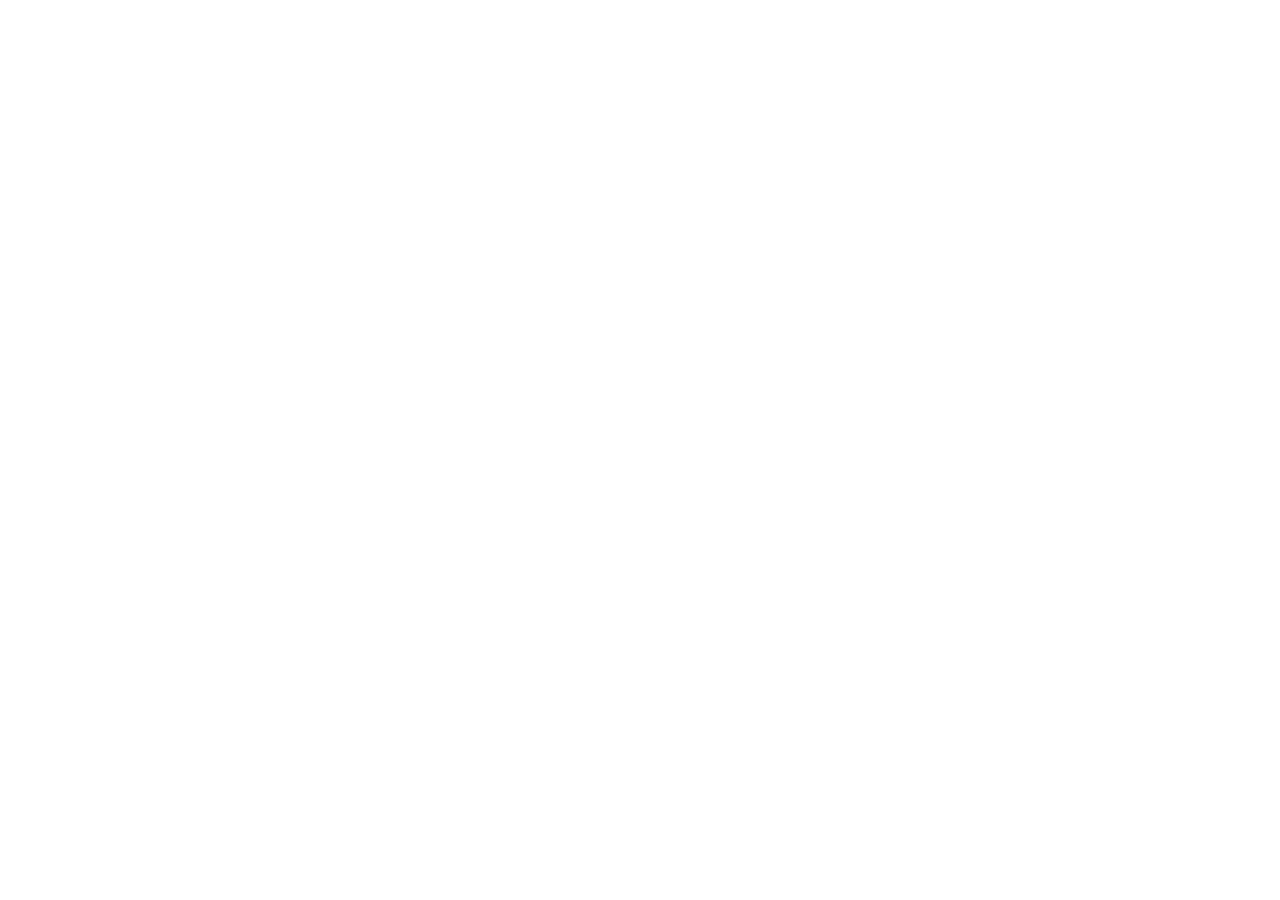
==== index.html @ fba29676 "init" ====
<!doctype html>
<html lang="en">
<head>
<meta charset="utf-8" />
<meta name="viewport" content="width=device-width, initial-scale=1" />
<title>The Brittany — AI-powered software for African enterprises</title>
<meta name="description" content="We build AI-powered software for telcos, mining companies, banks, and logistics firms in Botswana and the SADC region. Solar energy intelligence, BPO automation, trade compliance, and more." />

<link rel="preconnect" href="https://fonts.googleapis.com">
<link rel="preconnect" href="https://fonts.gstatic.com" crossorigin>
<link href="https://fonts.googleapis.com/css2?family=Plus+Jakarta+Sans:wght@500;600;700;800&family=Inter:wght@400;500;600&family=JetBrains+Mono:wght@400;500&display=swap" rel="stylesheet">

<link rel="stylesheet" href="styles.css" />

<script src="https://unpkg.com/react@18.3.1/umd/react.development.js" integrity="sha384-hD6/rw4ppMLGNu3tX5cjIb+uRZ7UkRJ6BPkLpg4hAu/6onKUg4lLsHAs9EBPT82L" crossorigin="anonymous"></script>
<script src="https://unpkg.com/react-dom@18.3.1/umd/react-dom.development.js" integrity="sha384-u6aeetuaXnQ38mYT8rp6sbXaQe3NL9t+IBXmnYxwkUI2Hw4bsp2Wvmx4yRQF1uAm" crossorigin="anonymous"></script>
<script src="https://unpkg.com/@babel/standalone@7.29.0/babel.min.js" integrity="sha384-m08KidiNqLdpJqLq95G/LEi8Qvjl/xUYll3QILypMoQ65QorJ9Lvtp2RXYGBFj1y" crossorigin="anonymous"></script>
</head>
<body>
<a href="#main" class="skip-link">Skip to content</a>
<div id="root"></div>

<script type="text/babel" src="data/solutions.jsx"></script>
<script type="text/babel" src="components/chrome.jsx"></script>
<script type="text/babel" src="pages/home.jsx"></script>
<script type="text/babel" src="pages/solutions.jsx"></script>
<script type="text/babel" src="pages/about-contact.jsx"></script>

<script type="text/babel">
const { RouterProvider, useRouter, Navbar, Footer } = window;

function AppBody() {
  const { path } = useRouter();

  // Handle /#how anchor: if user comes to "/" with anchor, scroll
  React.useEffect(() => {
    // On path change, if it's the home page check for hash target via router's own trailing segment
    // We already scroll to top on hashchange; we don't support sub-anchors here to avoid conflict.
  }, [path]);

  let page;
  if (path === "/" || path === "") page = <window.HomePage />;
  else if (path === "/solutions") page = <window.SolutionsPage />;
  else if (path.startsWith("/solutions/")) {
    const slug = path.split("/solutions/")[1];
    page = <window.SolutionDetail slug={slug} />;
  }
  else if (path === "/about") page = <window.AboutPage />;
  else if (path === "/contact") page = <window.ContactPage />;
  else page = <window.NotFoundInline />;

  return (
    <React.Fragment>
      <Navbar />
      <div key={path} className="page-transition">{page}</div>
      <Footer />
    </React.Fragment>
  );
}

function App() {
  return (
    <RouterProvider>
      <AppBody />
    </RouterProvider>
  );
}

ReactDOM.createRoot(document.getElementById("root")).render(<App />);
</script>

<style>
.page-transition { animation: pageIn .4s ease-out; }
@keyframes pageIn {
  from { opacity: 0; transform: translateY(8px); }
  to { opacity: 1; transform: translateY(0); }
}
</style>

</body>
</html>
---- styles.css ----
/* The Brittany — thebrittany.ai */
:root {
  --navy-950: #0A0F1E;
  --navy-900: #12203E;
  --navy-700: #1E3A5F;
  --teal-500: #00B2A9;
  --teal-400: #26C6BC;
  --teal-100: #E0F7F6;
  --amber-500: #E68C1E;
  --violet-500: #5856D6;
  --green-500: #2D9B5A;
  --gray-50: #F8F9FB;
  --gray-100: #E8ECF2;
  --gray-400: #8C96A5;
  --gray-800: #222833;
  --white: #FFFFFF;

  --display-font: 'Plus Jakarta Sans', -apple-system, system-ui, sans-serif;
  --body-font: 'Inter', -apple-system, system-ui, sans-serif;
  --mono-font: 'JetBrains Mono', ui-monospace, 'SF Mono', Menlo, monospace;
}

* { box-sizing: border-box; margin: 0; padding: 0; }

html { scroll-behavior: smooth; }

body {
  font-family: var(--body-font);
  font-size: 16px;
  line-height: 1.6;
  color: var(--gray-800);
  background: var(--white);
  -webkit-font-smoothing: antialiased;
  -moz-osx-font-smoothing: grayscale;
}

a { color: inherit; text-decoration: none; }
button { font-family: inherit; border: none; background: none; cursor: pointer; color: inherit; }
input, textarea, select { font-family: inherit; font-size: inherit; color: inherit; }
img { max-width: 100%; display: block; }

/* Typography */
.mono-label {
  font-family: var(--mono-font);
  font-size: 12px;
  letter-spacing: 0.08em;
  text-transform: uppercase;
  font-weight: 400;
}

.display-xl {
  font-family: var(--display-font);
  font-weight: 800;
  font-size: clamp(44px, 7vw, 88px);
  line-height: 1.04;
  letter-spacing: -0.02em;
}
.display-l {
  font-family: var(--display-font);
  font-weight: 700;
  font-size: clamp(36px, 5vw, 56px);
  line-height: 1.08;
  letter-spacing: -0.015em;
}
.h1 {
  font-family: var(--display-font);
  font-weight: 700;
  font-size: clamp(30px, 3.5vw, 40px);
  line-height: 1.15;
  letter-spacing: -0.01em;
}
.h2 {
  font-family: var(--display-font);
  font-weight: 700;
  font-size: clamp(24px, 2.6vw, 32px);
  line-height: 1.2;
  letter-spacing: -0.01em;
}
.h3 {
  font-family: var(--display-font);
  font-weight: 600;
  font-size: 21px;
  line-height: 1.3;
  letter-spacing: -0.005em;
}
.body-l { font-size: 18px; line-height: 1.7; }

/* Layout */
.container {
  max-width: 1200px;
  margin: 0 auto;
  padding: 0 24px;
}
@media (min-width: 768px) { .container { padding: 0 48px; } }
@media (min-width: 1280px) { .container { padding: 0 24px; } }

section { padding: 64px 0; }
@media (min-width: 768px) { section { padding: 96px 0; } }

/* Surfaces */
.bg-navy-950 { background: var(--navy-950); color: var(--white); }
.bg-navy-900 { background: var(--navy-900); color: var(--white); }
.bg-navy-700 { background: var(--navy-700); color: var(--white); }
.bg-gray-50 { background: var(--gray-50); }
.bg-white { background: var(--white); }
.bg-teal { background: var(--teal-500); color: var(--white); }

/* Buttons */
.btn {
  display: inline-flex;
  align-items: center;
  gap: 8px;
  padding: 12px 22px;
  border-radius: 10px;
  font-weight: 600;
  font-size: 15px;
  transition: transform .2s ease-out, background-color .2s ease-out, color .2s ease-out, border-color .2s ease-out, box-shadow .2s ease-out;
  cursor: pointer;
  white-space: nowrap;
  border: 1px solid transparent;
}
.btn:active { transform: scale(0.98); }
.btn-primary {
  background: var(--teal-500);
  color: var(--white);
}
.btn-primary:hover { background: var(--teal-400); transform: scale(1.02); }
.btn-secondary {
  border: 1px solid rgba(255,255,255,0.18);
  color: var(--white);
  background: transparent;
}
.btn-secondary:hover { background: rgba(255,255,255,0.06); transform: scale(1.02); }
.btn-secondary-light {
  border: 1px solid var(--gray-100);
  color: var(--navy-900);
  background: transparent;
}
.btn-secondary-light:hover { background: var(--gray-50); }
.btn-white {
  background: var(--white);
  color: var(--navy-900);
}
.btn-white:hover { transform: scale(1.02); }
.btn-ghost {
  color: var(--teal-500);
  padding: 0;
  background: transparent;
}
.btn-ghost:hover { color: var(--teal-400); }

/* Chips */
.chip {
  display: inline-flex;
  align-items: center;
  gap: 6px;
  padding: 6px 12px;
  border-radius: 999px;
  font-family: var(--mono-font);
  font-size: 11.5px;
  letter-spacing: 0.06em;
  text-transform: uppercase;
  background: rgba(255,255,255,0.06);
  border: 1px solid rgba(255,255,255,0.1);
  color: rgba(255,255,255,0.78);
}
.chip .dot {
  width: 6px; height: 6px; border-radius: 50%;
}

/* Cards */
.card {
  background: var(--white);
  border: 1px solid var(--gray-100);
  border-radius: 16px;
  padding: 32px;
  transition: transform .25s ease-out, box-shadow .25s ease-out, border-color .25s ease-out;
  box-shadow: 0 1px 2px rgba(10,15,30,0.04);
}
.card:hover { box-shadow: 0 18px 40px -20px rgba(10,15,30,0.22); transform: translateY(-2px); }

/* Navbar */
.navbar {
  position: fixed; top: 0; left: 0; right: 0;
  z-index: 100;
  transition: background-color .3s ease-out, backdrop-filter .3s ease-out, border-color .3s ease-out, color .3s ease-out;
  border-bottom: 1px solid transparent;
}
.navbar-inner {
  max-width: 1200px;
  margin: 0 auto;
  padding: 18px 24px;
  display: flex;
  align-items: center;
  justify-content: space-between;
}
@media (min-width: 768px) { .navbar-inner { padding: 20px 48px; } }
@media (min-width: 1280px) { .navbar-inner { padding: 20px 24px; } }

.navbar.transparent { color: var(--white); }
.navbar.solid {
  background: rgba(255,255,255,0.86);
  backdrop-filter: saturate(180%) blur(14px);
  -webkit-backdrop-filter: saturate(180%) blur(14px);
  border-bottom-color: var(--gray-100);
  color: var(--navy-900);
}

.nav-logo {
  font-family: var(--display-font);
  font-weight: 800;
  font-size: 19px;
  letter-spacing: -0.01em;
  display: inline-flex; align-items: center; gap: 10px;
}
.nav-logo-mark {
  width: 22px; height: 22px; border-radius: 6px;
  background: var(--teal-500);
  position: relative;
}
.nav-logo-mark::after {
  content: ""; position: absolute; inset: 5px;
  border-radius: 3px; background: var(--navy-950);
}
.navbar.solid .nav-logo-mark::after { background: var(--navy-950); }

.nav-links {
  display: none;
  gap: 28px;
  align-items: center;
}
@media (min-width: 768px) { .nav-links { display: flex; } }
.nav-links a {
  font-size: 14px;
  font-weight: 500;
  opacity: 0.78;
  transition: opacity .2s;
}
.nav-links a:hover { opacity: 1; }
.nav-links a.active { opacity: 1; }

.nav-hamburger {
  display: inline-flex; flex-direction: column; gap: 5px;
  width: 36px; height: 36px;
  align-items: center; justify-content: center;
}
@media (min-width: 768px) { .nav-hamburger { display: none; } }
.nav-hamburger span { display: block; width: 20px; height: 1.5px; background: currentColor; transition: transform .3s, opacity .3s; }

/* Mobile drawer */
.mobile-drawer {
  position: fixed; inset: 0;
  background: var(--navy-950); color: var(--white);
  z-index: 200;
  display: flex; flex-direction: column;
  padding: 24px;
  transform: translateY(-100%);
  transition: transform .35s ease-out;
}
.mobile-drawer.open { transform: translateY(0); }
.mobile-drawer-head {
  display: flex; justify-content: space-between; align-items: center;
  margin-bottom: 48px;
}
.mobile-drawer-nav {
  display: flex; flex-direction: column; gap: 24px;
}
.mobile-drawer-nav a {
  font-family: var(--display-font);
  font-weight: 600;
  font-size: 32px;
}

/* Footer */
.footer {
  background: var(--navy-950);
  color: rgba(255,255,255,0.72);
  padding: 80px 0 0;
  border-top: 1px solid rgba(255,255,255,0.06);
}
.footer-grid {
  display: grid;
  grid-template-columns: 1fr;
  gap: 48px;
  padding-bottom: 64px;
}
@media (min-width: 768px) {
  .footer-grid { grid-template-columns: 2fr 1fr 1fr; gap: 64px; }
}
.footer h4 {
  font-family: var(--mono-font);
  font-size: 12px;
  letter-spacing: 0.08em;
  text-transform: uppercase;
  color: rgba(255,255,255,0.5);
  margin-bottom: 18px;
  font-weight: 400;
}
.footer a { color: rgba(255,255,255,0.82); display: block; padding: 6px 0; font-size: 15px; }
.footer a:hover { color: var(--teal-400); }
.footer-bottom {
  border-top: 1px solid rgba(255,255,255,0.08);
  padding: 24px 0;
  display: flex; justify-content: space-between; align-items: center;
  flex-wrap: wrap; gap: 12px;
  font-size: 13px;
  color: rgba(255,255,255,0.5);
}
.footer-accent-line {
  height: 4px;
  background: var(--teal-500);
}

/* Dot grid hero background */
.hero-bg {
  position: absolute; inset: 0;
  pointer-events: none;
  background:
    radial-gradient(circle at 50% 40%, rgba(0,178,169,0.14), transparent 55%),
    radial-gradient(circle at 80% 0%, rgba(88,86,214,0.08), transparent 40%);
  overflow: hidden;
}
.hero-bg::before {
  content: "";
  position: absolute; inset: 0;
  background-image: radial-gradient(rgba(255,255,255,0.08) 1px, transparent 1px);
  background-size: 28px 28px;
  background-position: center;
  mask-image: radial-gradient(ellipse at center, black 20%, transparent 70%);
  -webkit-mask-image: radial-gradient(ellipse at center, black 20%, transparent 70%);
}

/* Reveal animations */
.reveal {
  opacity: 0;
  transform: translateY(24px);
  transition: opacity .7s ease-out, transform .7s ease-out;
  transition-delay: var(--reveal-delay, 0s);
}
.reveal.in { opacity: 1; transform: translateY(0); }

@media (prefers-reduced-motion: reduce) {
  .reveal { opacity: 1; transform: none; transition: none; }
  * { animation: none !important; transition: none !important; }
}

/* Utility */
.eyebrow {
  font-family: var(--mono-font);
  font-size: 12px;
  letter-spacing: 0.1em;
  text-transform: uppercase;
  color: var(--teal-500);
  margin-bottom: 16px;
  display: inline-block;
}
.eyebrow.light { color: var(--teal-400); }

.muted { color: var(--gray-400); }
.muted-light { color: rgba(255,255,255,0.62); }

/* Forms */
.form-field { display: flex; flex-direction: column; gap: 6px; margin-bottom: 18px; }
.form-field label {
  font-family: var(--mono-font);
  font-size: 11px;
  letter-spacing: 0.08em;
  text-transform: uppercase;
  color: var(--gray-400);
  font-weight: 500;
}
.form-field input, .form-field textarea, .form-field select {
  border: 1px solid var(--gray-100);
  border-radius: 10px;
  padding: 14px 16px;
  background: var(--white);
  font-size: 15px;
  color: var(--gray-800);
  transition: border-color .2s, box-shadow .2s;
  outline: none;
}
.form-field textarea { min-height: 140px; resize: vertical; }
.form-field input:focus, .form-field textarea:focus, .form-field select:focus {
  border-color: var(--teal-500);
  box-shadow: 0 0 0 3px rgba(0,178,169,0.15);
}
.form-field .err {
  color: #C0392B;
  font-size: 12.5px;
  font-family: var(--mono-font);
}

/* Selections */
::selection { background: var(--teal-500); color: white; }

/* Skip link */
.skip-link {
  position: absolute;
  left: -9999px;
  top: 0;
  background: var(--navy-950);
  color: var(--white);
  padding: 12px 16px;
  z-index: 999;
}
.skip-link:focus { left: 8px; top: 8px; }
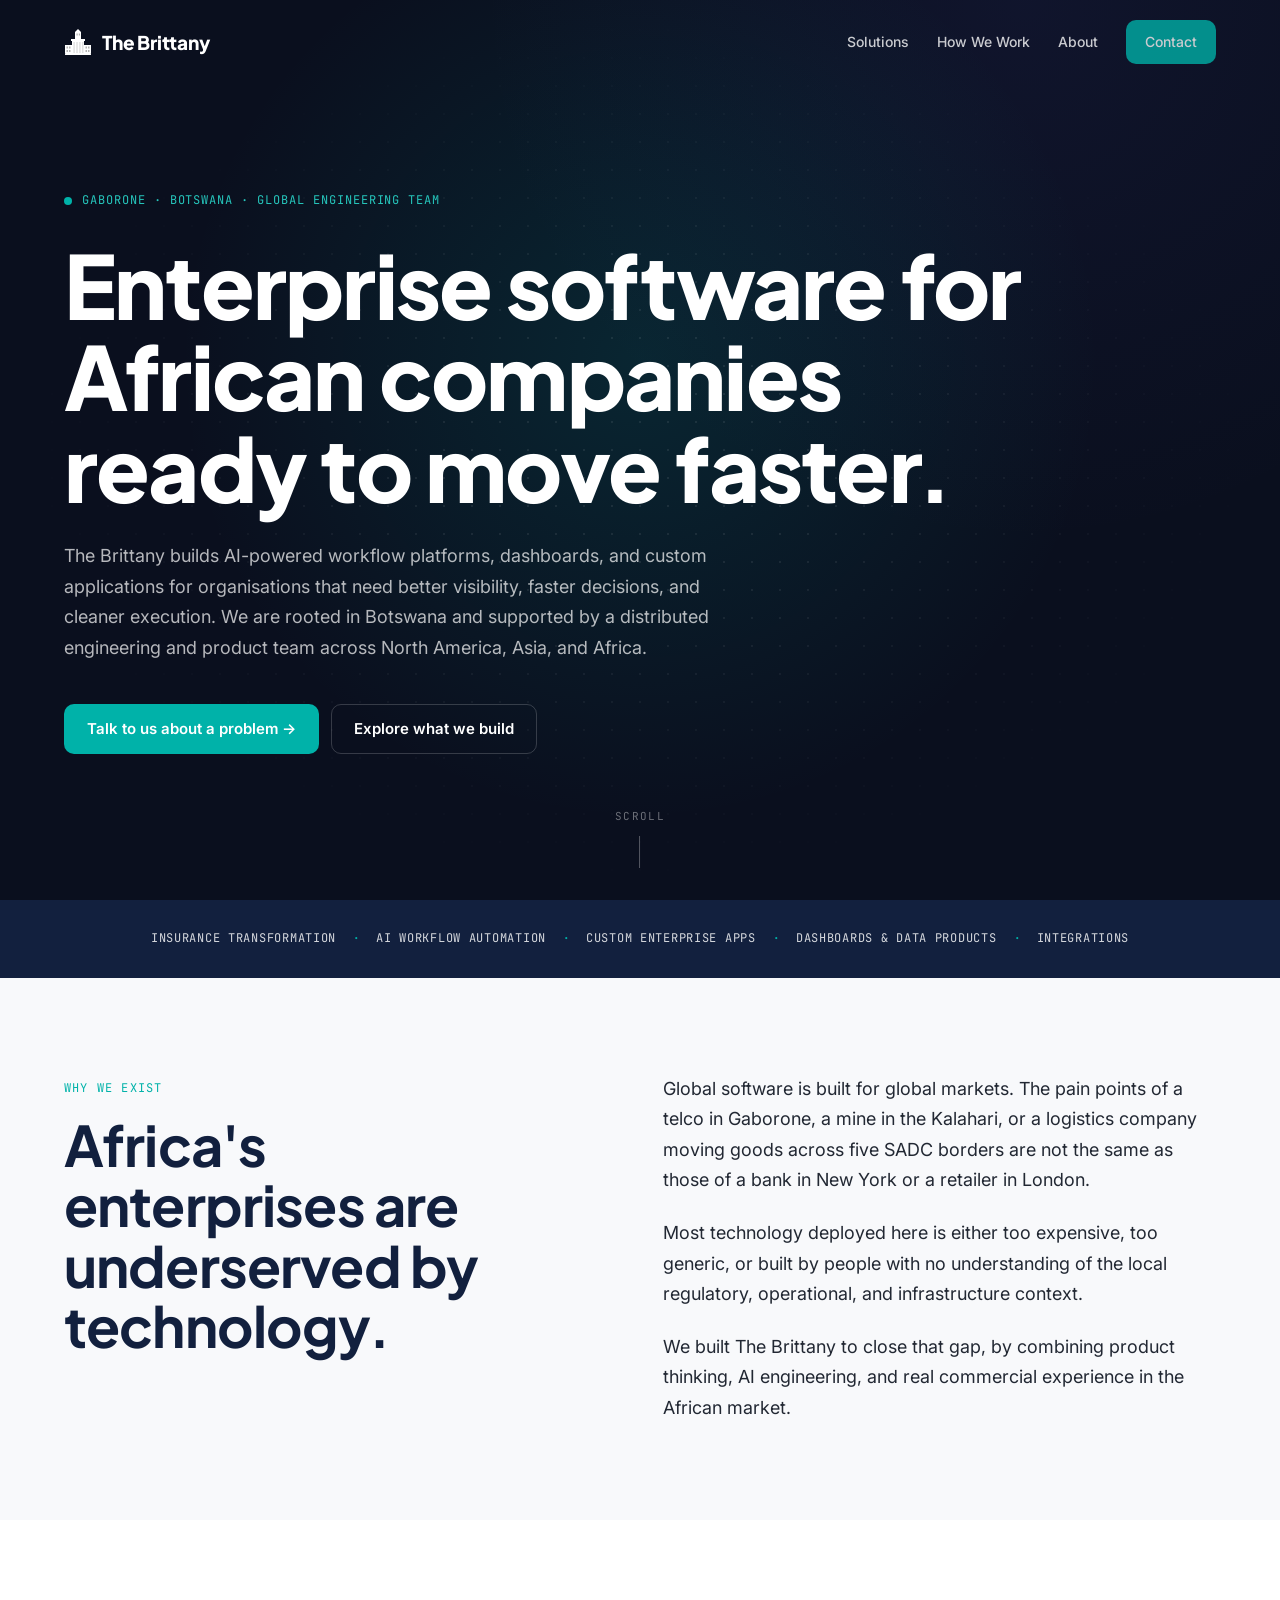
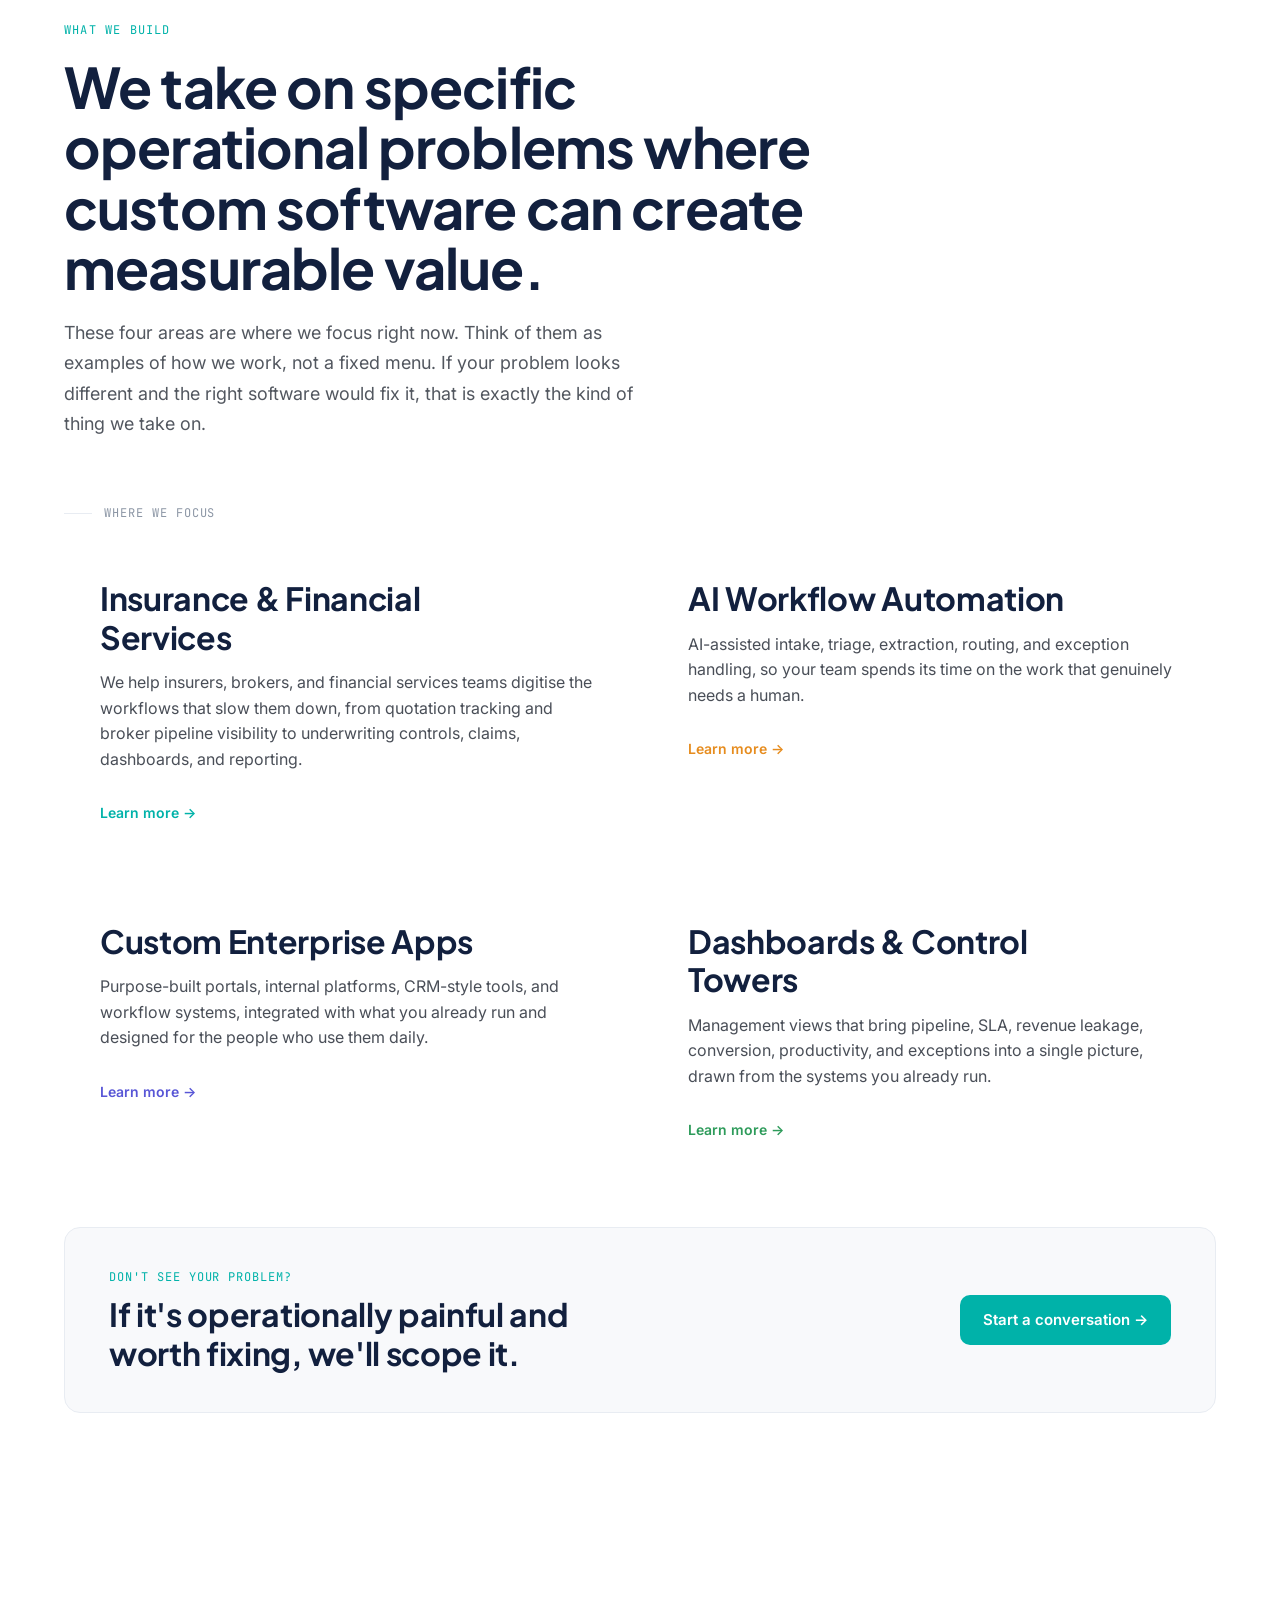
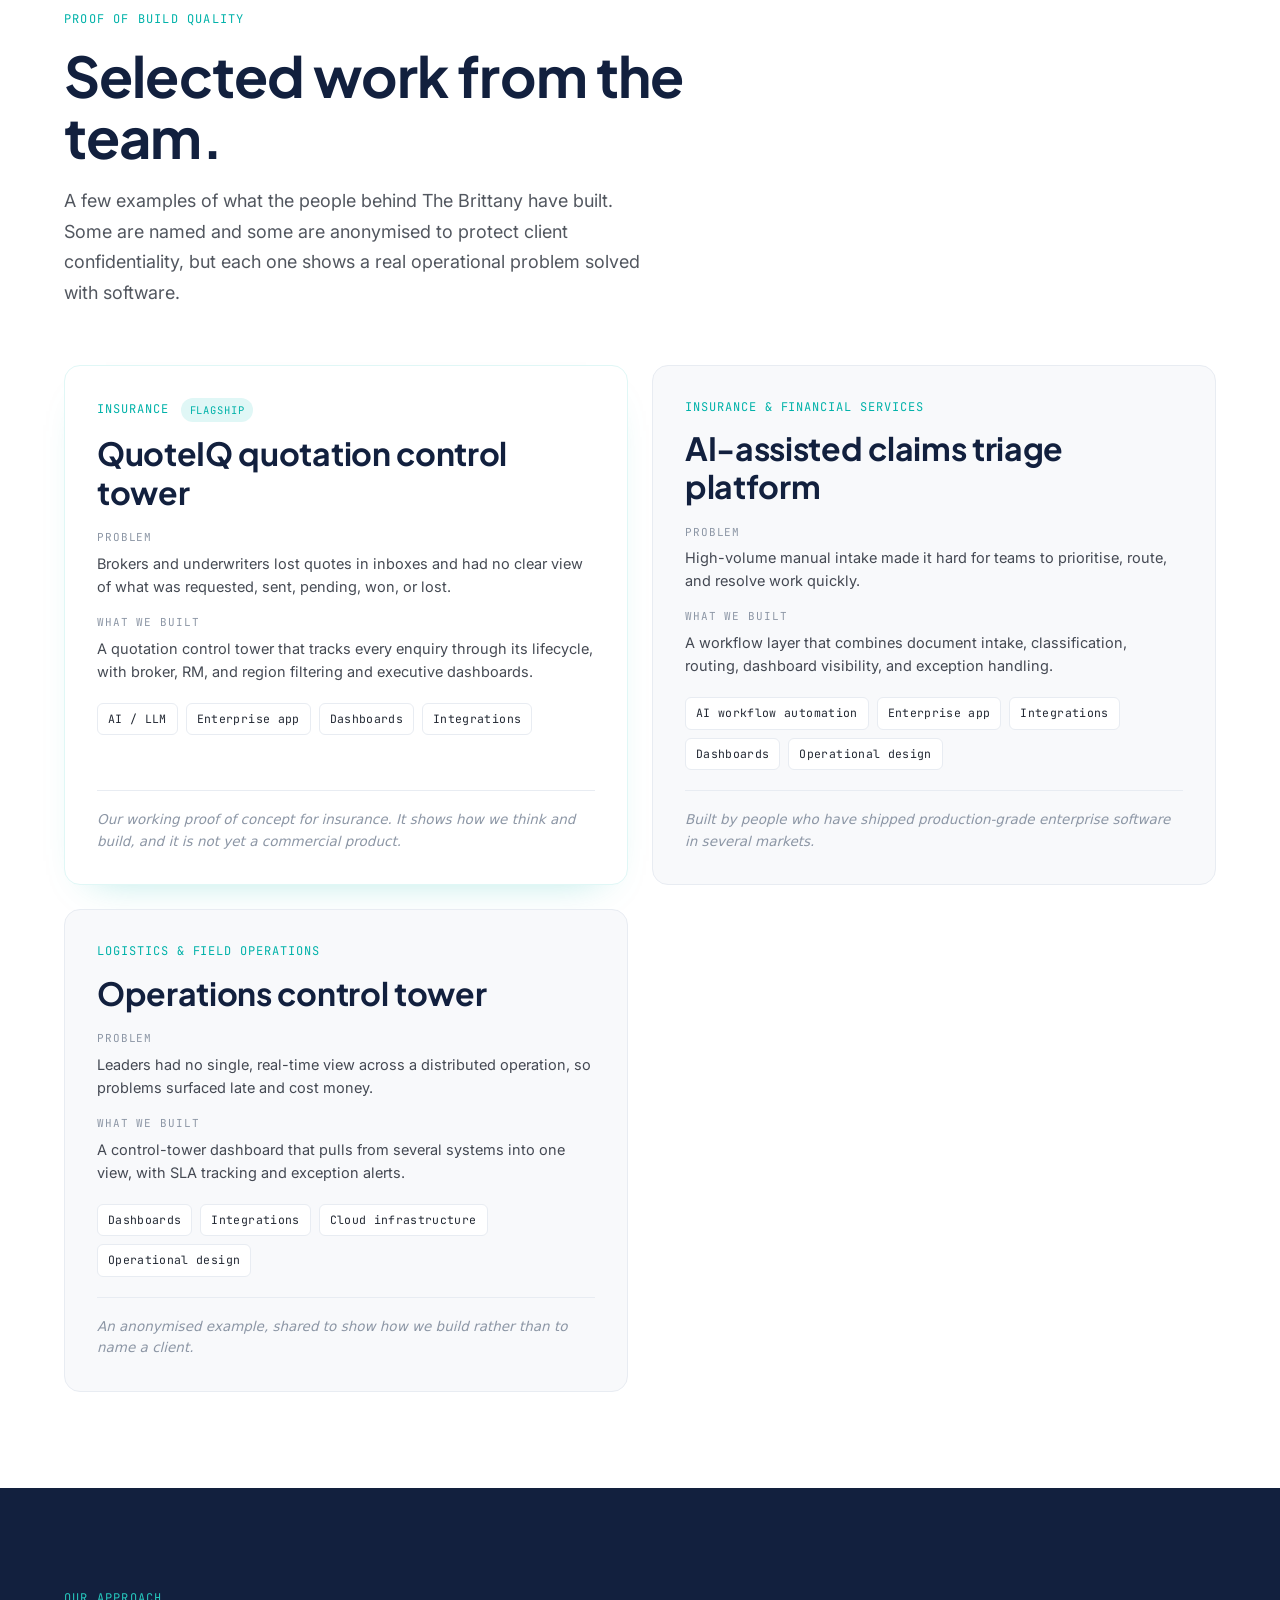
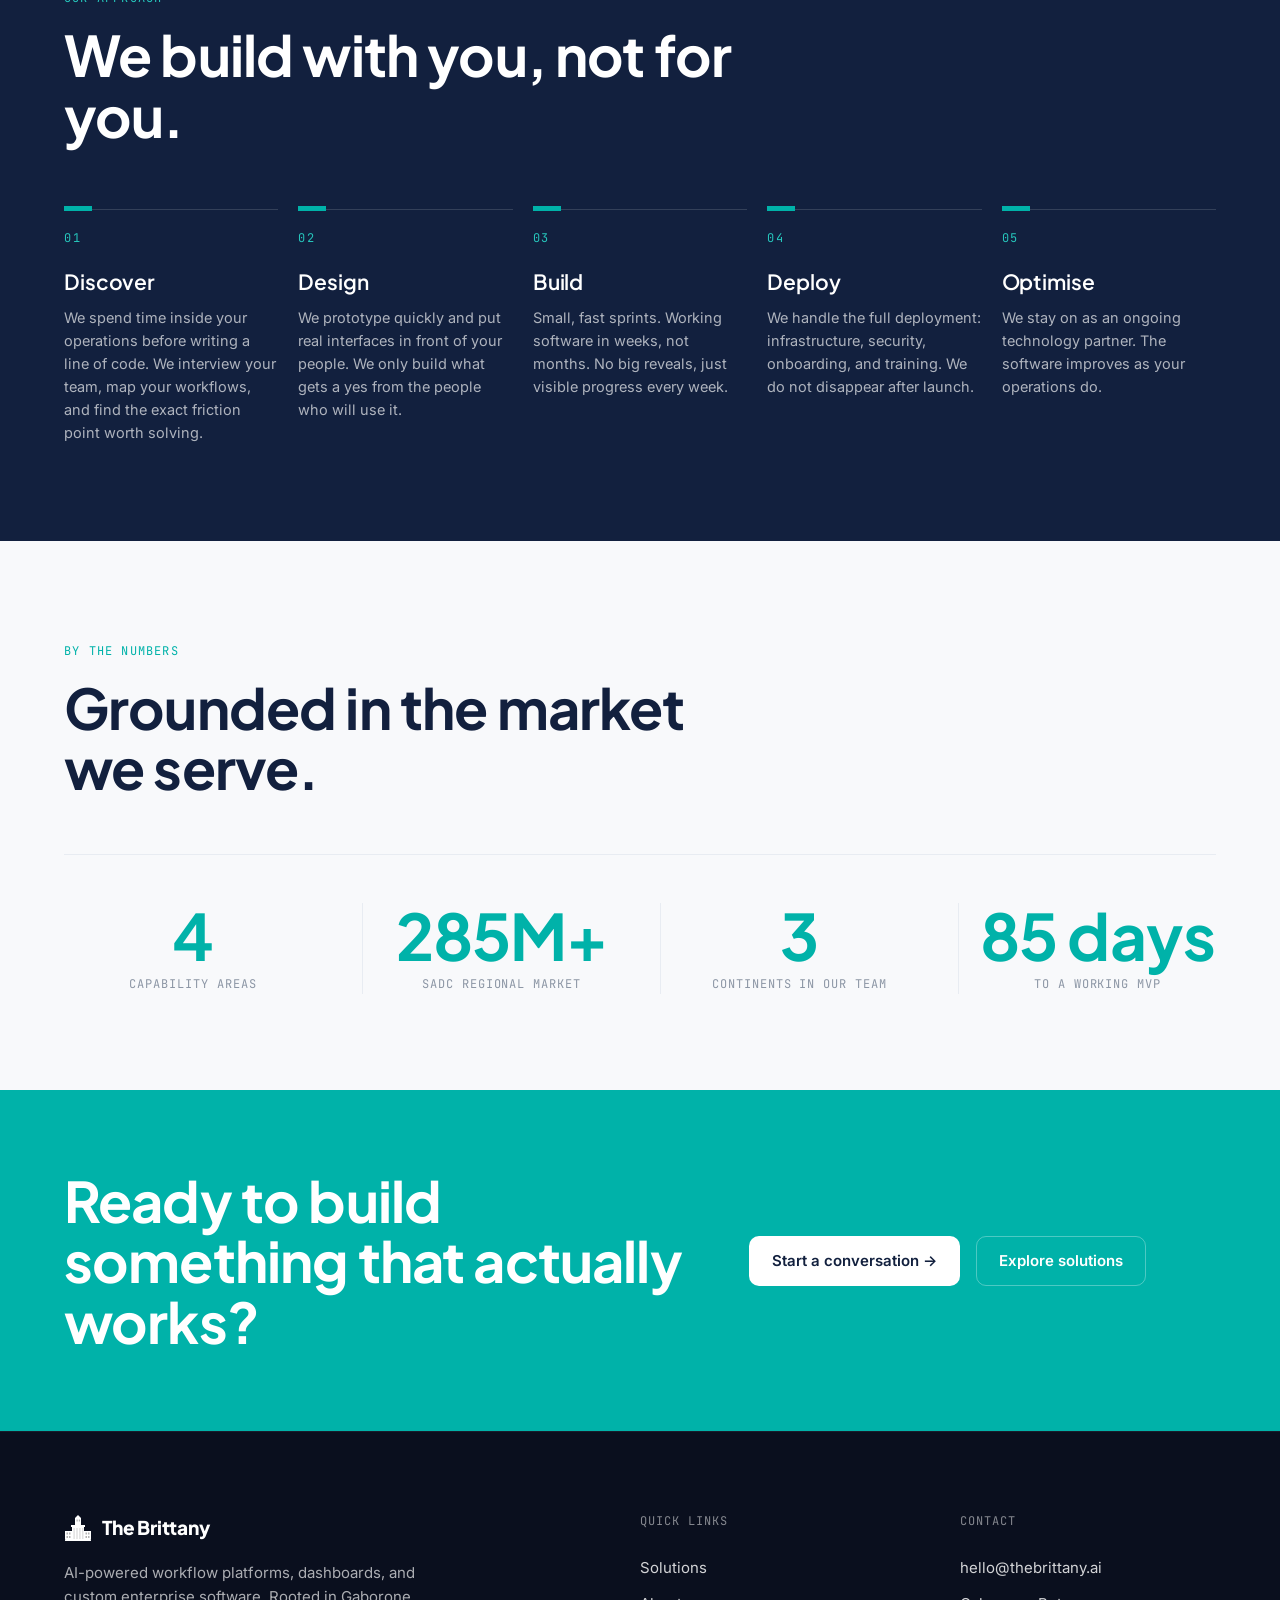
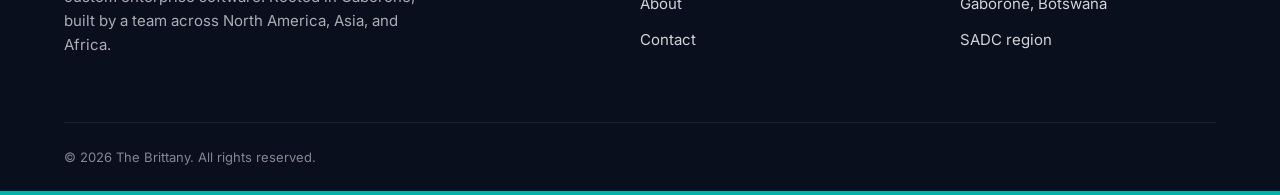
==== commit 4e53f0f7: "convert site from in-browser jsx to static html pages" ====
--- a/index.html
+++ b/index.html
@@ -3,79 +3,314 @@
 <head>
 <meta charset="utf-8" />
 <meta name="viewport" content="width=device-width, initial-scale=1" />
-<title>The Brittany — AI-powered software for African enterprises</title>
-<meta name="description" content="We build AI-powered software for telcos, mining companies, banks, and logistics firms in Botswana and the SADC region. Solar energy intelligence, BPO automation, trade compliance, and more." />
+<title>The Brittany | Enterprise software for African companies</title>
+<meta name="description" content="The Brittany builds AI-powered workflow platforms, dashboards, and custom enterprise applications for insurers, financial services, and operations teams in Botswana and across Africa." />
 
 <link rel="preconnect" href="https://fonts.googleapis.com">
 <link rel="preconnect" href="https://fonts.gstatic.com" crossorigin>
 <link href="https://fonts.googleapis.com/css2?family=Plus+Jakarta+Sans:wght@500;600;700;800&family=Inter:wght@400;500;600&family=JetBrains+Mono:wght@400;500&display=swap" rel="stylesheet">
 
-<link rel="stylesheet" href="styles.css" />
-
-<script src="https://unpkg.com/react@18.3.1/umd/react.development.js" integrity="sha384-hD6/rw4ppMLGNu3tX5cjIb+uRZ7UkRJ6BPkLpg4hAu/6onKUg4lLsHAs9EBPT82L" crossorigin="anonymous"></script>
-<script src="https://unpkg.com/react-dom@18.3.1/umd/react-dom.development.js" integrity="sha384-u6aeetuaXnQ38mYT8rp6sbXaQe3NL9t+IBXmnYxwkUI2Hw4bsp2Wvmx4yRQF1uAm" crossorigin="anonymous"></script>
-<script src="https://unpkg.com/@babel/standalone@7.29.0/babel.min.js" integrity="sha384-m08KidiNqLdpJqLq95G/LEi8Qvjl/xUYll3QILypMoQ65QorJ9Lvtp2RXYGBFj1y" crossorigin="anonymous"></script>
+<link rel="icon" href="/favicon.ico" sizes="any">
+<link rel="icon" type="image/svg+xml" href="/favicon.svg">
+<link rel="apple-touch-icon" href="/apple-touch-icon.png">
+
+<link rel="stylesheet" href="/styles.css" />
+<script>document.documentElement.classList.add('js');</script>
 </head>
 <body>
 <a href="#main" class="skip-link">Skip to content</a>
-<div id="root"></div>
-
-<script type="text/babel" src="data/solutions.jsx"></script>
-<script type="text/babel" src="components/chrome.jsx"></script>
-<script type="text/babel" src="pages/home.jsx"></script>
-<script type="text/babel" src="pages/solutions.jsx"></script>
-<script type="text/babel" src="pages/about-contact.jsx"></script>
-
-<script type="text/babel">
-const { RouterProvider, useRouter, Navbar, Footer } = window;
-
-function AppBody() {
-  const { path } = useRouter();
-
-  // Handle /#how anchor: if user comes to "/" with anchor, scroll
-  React.useEffect(() => {
-    // On path change, if it's the home page check for hash target via router's own trailing segment
-    // We already scroll to top on hashchange; we don't support sub-anchors here to avoid conflict.
-  }, [path]);
-
-  let page;
-  if (path === "/" || path === "") page = <window.HomePage />;
-  else if (path === "/solutions") page = <window.SolutionsPage />;
-  else if (path.startsWith("/solutions/")) {
-    const slug = path.split("/solutions/")[1];
-    page = <window.SolutionDetail slug={slug} />;
-  }
-  else if (path === "/about") page = <window.AboutPage />;
-  else if (path === "/contact") page = <window.ContactPage />;
-  else page = <window.NotFoundInline />;
-
-  return (
-    <React.Fragment>
-      <Navbar />
-      <div key={path} className="page-transition">{page}</div>
-      <Footer />
-    </React.Fragment>
-  );
-}
-
-function App() {
-  return (
-    <RouterProvider>
-      <AppBody />
-    </RouterProvider>
-  );
-}
-
-ReactDOM.createRoot(document.getElementById("root")).render(<App />);
-</script>
-
-<style>
-.page-transition { animation: pageIn .4s ease-out; }
-@keyframes pageIn {
-  from { opacity: 0; transform: translateY(8px); }
-  to { opacity: 1; transform: translateY(0); }
-}
-</style>
-
+<header class="navbar transparent" data-navbar>
+  <div class="navbar-inner">
+    <a href="/" class="nav-logo" style="white-space:nowrap"><svg width="28" height="28" viewBox="0 0 28 28" fill="none" xmlns="http://www.w3.org/2000/svg" aria-hidden="true"><rect x="1" y="25" width="26" height="2" rx="0.5" fill="currentColor"/><rect x="1" y="17" width="7" height="8" fill="currentColor"/><rect x="2.5" y="18.5" width="1.5" height="2" fill="black" opacity="0.3"/><rect x="5" y="18.5" width="1.5" height="2" fill="black" opacity="0.3"/><rect x="2.5" y="22" width="1.5" height="2" fill="black" opacity="0.3"/><rect x="5" y="22" width="1.5" height="2" fill="black" opacity="0.3"/><rect x="20" y="17" width="7" height="8" fill="currentColor"/><rect x="21.5" y="18.5" width="1.5" height="2" fill="black" opacity="0.3"/><rect x="24" y="18.5" width="1.5" height="2" fill="black" opacity="0.3"/><rect x="21.5" y="22" width="1.5" height="2" fill="black" opacity="0.3"/><rect x="24" y="22" width="1.5" height="2" fill="black" opacity="0.3"/><rect x="8" y="13" width="12" height="12" fill="currentColor"/><rect x="9.5" y="14" width="1.2" height="11" fill="black" opacity="0.15"/><rect x="12.4" y="14" width="1.2" height="11" fill="black" opacity="0.15"/><rect x="15.3" y="14" width="1.2" height="11" fill="black" opacity="0.15"/><rect x="18.2" y="14" width="1.2" height="11" fill="black" opacity="0.15"/><rect x="7" y="11" width="14" height="2" fill="currentColor"/><rect x="11" y="4" width="6" height="7" fill="currentColor"/><rect x="12.5" y="5.5" width="1.2" height="2" fill="black" opacity="0.3"/><rect x="14.8" y="5.5" width="1.2" height="2" fill="black" opacity="0.3"/><polygon points="14,1 17,4 11,4" fill="currentColor"/></svg><span>The Brittany</span></a>
+    <nav class="nav-links" aria-label="Primary">
+      <a href="/solutions/">Solutions</a>
+      <a href="/#how">How We Work</a>
+      <a href="/about/">About</a>
+      <a href="/contact/" class="btn btn-primary" style="padding:10px 18px;font-size:14px">Contact</a>
+    </nav>
+    <button class="nav-hamburger" aria-label="Open menu" data-drawer-open><span></span><span></span><span></span></button>
+  </div>
+</header>
+<div class="mobile-drawer" data-drawer>
+  <div class="mobile-drawer-head">
+    <div class="nav-logo" style="color:white"><svg width="28" height="28" viewBox="0 0 28 28" fill="none" xmlns="http://www.w3.org/2000/svg" aria-hidden="true"><rect x="1" y="25" width="26" height="2" rx="0.5" fill="currentColor"/><rect x="1" y="17" width="7" height="8" fill="currentColor"/><rect x="2.5" y="18.5" width="1.5" height="2" fill="black" opacity="0.3"/><rect x="5" y="18.5" width="1.5" height="2" fill="black" opacity="0.3"/><rect x="2.5" y="22" width="1.5" height="2" fill="black" opacity="0.3"/><rect x="5" y="22" width="1.5" height="2" fill="black" opacity="0.3"/><rect x="20" y="17" width="7" height="8" fill="currentColor"/><rect x="21.5" y="18.5" width="1.5" height="2" fill="black" opacity="0.3"/><rect x="24" y="18.5" width="1.5" height="2" fill="black" opacity="0.3"/><rect x="21.5" y="22" width="1.5" height="2" fill="black" opacity="0.3"/><rect x="24" y="22" width="1.5" height="2" fill="black" opacity="0.3"/><rect x="8" y="13" width="12" height="12" fill="currentColor"/><rect x="9.5" y="14" width="1.2" height="11" fill="black" opacity="0.15"/><rect x="12.4" y="14" width="1.2" height="11" fill="black" opacity="0.15"/><rect x="15.3" y="14" width="1.2" height="11" fill="black" opacity="0.15"/><rect x="18.2" y="14" width="1.2" height="11" fill="black" opacity="0.15"/><rect x="7" y="11" width="14" height="2" fill="currentColor"/><rect x="11" y="4" width="6" height="7" fill="currentColor"/><rect x="12.5" y="5.5" width="1.2" height="2" fill="black" opacity="0.3"/><rect x="14.8" y="5.5" width="1.2" height="2" fill="black" opacity="0.3"/><polygon points="14,1 17,4 11,4" fill="currentColor"/></svg><span>The Brittany</span></div>
+    <button aria-label="Close menu" data-drawer-close style="width:36px;height:36px;color:white;font-size:22px">✕</button>
+  </div>
+  <nav class="mobile-drawer-nav">
+    <a href="/solutions/">Solutions</a>
+    <a href="/#how">How We Work</a>
+    <a href="/about/">About</a>
+    <a href="/contact/">Contact</a>
+  </nav>
+</div>
+<main id="main">
+<section class="bg-navy-950" style="position:relative;min-height:100vh;padding-top:120px;padding-bottom:80px;display:flex;align-items:center;overflow:hidden">
+  <div class="hero-bg"></div>
+  <div class="container" style="position:relative;z-index:2;width:100%">
+    <div class="reveal"><span class="mono-label" style="color:var(--teal-400);margin-bottom:28px;display:inline-block;white-space:nowrap"><span style="display:inline-block;width:8px;height:8px;border-radius:50px;background:var(--teal-500);margin-right:10px;vertical-align:middle"></span>Gaborone · Botswana · Global engineering team</span></div>
+    <div class="reveal" style="--reveal-delay:.1s"><h1 class="display-xl" style="max-width:980px;margin-bottom:28px;color:white">Enterprise software for African companies ready to move faster.</h1></div>
+    <div class="reveal" style="--reveal-delay:.22s"><p class="body-l" style="max-width:660px;color:rgba(255,255,255,0.7);margin-bottom:40px">The Brittany builds AI-powered workflow platforms, dashboards, and custom applications for organisations that need better visibility, faster decisions, and cleaner execution. We are rooted in Botswana and supported by a distributed engineering and product team across North America, Asia, and Africa.</p></div>
+    <div class="reveal" style="--reveal-delay:.34s"><div style="display:flex;flex-wrap:wrap;gap:12px"><a href="/contact/" class="btn btn-primary">Talk to us about a problem →</a><a href="/solutions/" class="btn btn-secondary">Explore what we build</a></div></div>
+  </div>
+  <div style="position:absolute;bottom:32px;left:50%;transform:translateX(-50%);color:rgba(255,255,255,0.4);font-family:var(--mono-font);font-size:11px;letter-spacing:0.12em;text-transform:uppercase;display:flex;flex-direction:column;align-items:center;gap:10px"><span>Scroll</span><span style="width:1px;height:32px;background:rgba(255,255,255,0.3)"></span></div>
+</section>
+
+<section class="bg-navy-900" style="padding:26px 0">
+  <div class="container">
+    <div class="proof-strip">
+      <span class="proof-item mono-label">Insurance transformation</span>
+      <span class="proof-sep" aria-hidden="true">·</span><span class="proof-item mono-label">AI workflow automation</span>
+      <span class="proof-sep" aria-hidden="true">·</span><span class="proof-item mono-label">Custom enterprise apps</span>
+      <span class="proof-sep" aria-hidden="true">·</span><span class="proof-item mono-label">Dashboards &amp; data products</span>
+      <span class="proof-sep" aria-hidden="true">·</span><span class="proof-item mono-label">Integrations</span>
+    </div>
+  </div>
+</section>
+
+<section class="bg-gray-50">
+  <div class="container">
+    <div class="problem-grid">
+      <div class="reveal">
+        <div>
+          <span class="eyebrow">Why we exist</span>
+          <h2 class="display-l" style="color:var(--navy-900);max-width:520px">Africa's enterprises are underserved by technology.</h2>
+        </div>
+      </div>
+      <div class="reveal" style="--reveal-delay:.1s">
+        <div style="display:flex;flex-direction:column;gap:22px">
+          <p class="body-l">Global software is built for global markets. The pain points of a telco in Gaborone, a mine in the Kalahari, or a logistics company moving goods across five SADC borders are not the same as those of a bank in New York or a retailer in London.</p>
+          <p class="body-l">Most technology deployed here is either too expensive, too generic, or built by people with no understanding of the local regulatory, operational, and infrastructure context.</p>
+          <p class="body-l">We built The Brittany to close that gap, by combining product thinking, AI engineering, and real commercial experience in the African market.</p>
+        </div>
+      </div>
+    </div>
+  </div>
+</section>
+
+<section class="bg-white" id="solutions">
+  <div class="container">
+    <div class="solutions-intro">
+      <div class="reveal">
+        <span class="eyebrow">What we build</span>
+        <h2 class="display-l" style="color:var(--navy-900);max-width:820px">We take on specific operational problems where custom software can create measurable value.</h2>
+      </div>
+      <div class="reveal" style="--reveal-delay:.1s">
+        <p class="body-l" style="color:var(--gray-800);opacity:0.78;max-width:580px;margin-top:20px">These four areas are where we focus right now. Think of them as examples of how we work, not a fixed menu. If your problem looks different and the right software would fix it, that is exactly the kind of thing we take on.</p>
+      </div>
+    </div>
+
+    <div class="reveal" style="--reveal-delay:.18s">
+      <div class="mono-label muted" style="margin-top:64px;margin-bottom:20px;display:flex;align-items:center;gap:12px">
+        <span style="width:28px;height:1px;background:var(--gray-100)"></span>Where we focus
+      </div>
+    </div>
+
+    <div class="solutions-grid">
+      <div class="reveal">
+        <a href="/solutions/insurance-financial/" class="solution-card" style="display:block">
+          <div class="hoverable-card" style="background:white;border:none;border-radius:16px;padding:36px;height:100%;transition:transform .25s ease-out">
+            <h3 class="h2" style="color:var(--navy-900);margin-bottom:14px;max-width:420px">Insurance &amp; Financial Services</h3>
+            <p style="color:var(--gray-800);opacity:0.82;margin-bottom:28px;max-width:540px">We help insurers, brokers, and financial services teams digitise the workflows that slow them down, from quotation tracking and broker pipeline visibility to underwriting controls, claims, dashboards, and reporting.</p>
+            <span style="color:var(--teal-500);font-weight:600;font-size:14px">Learn more →</span>
+          </div>
+        </a>
+      </div>
+      <div class="reveal" style="--reveal-delay:0.08s">
+        <a href="/solutions/ai-workflow-automation/" class="solution-card" style="display:block">
+          <div class="hoverable-card" style="background:white;border:none;border-radius:16px;padding:36px;height:100%;transition:transform .25s ease-out">
+            <h3 class="h2" style="color:var(--navy-900);margin-bottom:14px;max-width:420px">AI Workflow Automation</h3>
+            <p style="color:var(--gray-800);opacity:0.82;margin-bottom:28px;max-width:540px">AI-assisted intake, triage, extraction, routing, and exception handling, so your team spends its time on the work that genuinely needs a human.</p>
+            <span style="color:var(--amber-500);font-weight:600;font-size:14px">Learn more →</span>
+          </div>
+        </a>
+      </div>
+      <div class="reveal" style="--reveal-delay:0.16s">
+        <a href="/solutions/custom-enterprise-apps/" class="solution-card" style="display:block">
+          <div class="hoverable-card" style="background:white;border:none;border-radius:16px;padding:36px;height:100%;transition:transform .25s ease-out">
+            <h3 class="h2" style="color:var(--navy-900);margin-bottom:14px;max-width:420px">Custom Enterprise Apps</h3>
+            <p style="color:var(--gray-800);opacity:0.82;margin-bottom:28px;max-width:540px">Purpose-built portals, internal platforms, CRM-style tools, and workflow systems, integrated with what you already run and designed for the people who use them daily.</p>
+            <span style="color:var(--violet-500);font-weight:600;font-size:14px">Learn more →</span>
+          </div>
+        </a>
+      </div>
+      <div class="reveal" style="--reveal-delay:0.24s">
+        <a href="/solutions/dashboards-control-towers/" class="solution-card" style="display:block">
+          <div class="hoverable-card" style="background:white;border:none;border-radius:16px;padding:36px;height:100%;transition:transform .25s ease-out">
+            <h3 class="h2" style="color:var(--navy-900);margin-bottom:14px;max-width:420px">Dashboards &amp; Control Towers</h3>
+            <p style="color:var(--gray-800);opacity:0.82;margin-bottom:28px;max-width:540px">Management views that bring pipeline, SLA, revenue leakage, conversion, productivity, and exceptions into a single picture, drawn from the systems you already run.</p>
+            <span style="color:var(--green-500);font-weight:600;font-size:14px">Learn more →</span>
+          </div>
+        </a>
+      </div>
+    </div>
+
+    <div class="reveal" style="--reveal-delay:.3s">
+      <div class="dont-see">
+        <div>
+          <div class="mono-label" style="color:var(--teal-500);margin-bottom:8px">Don't see your problem?</div>
+          <h3 class="h2" style="color:var(--navy-900);max-width:520px">If it's operationally painful and worth fixing, we'll scope it.</h3>
+        </div>
+        <a href="/contact/" class="btn btn-primary">Start a conversation →</a>
+      </div>
+    </div>
+  </div>
+</section>
+
+<section class="bg-white" id="selected-work">
+  <div class="container">
+    <div class="solutions-intro">
+      <div class="reveal">
+        <span class="eyebrow">Proof of build quality</span>
+        <h2 class="display-l" style="color:var(--navy-900);max-width:760px">Selected work from the team.</h2>
+      </div>
+      <div class="reveal" style="--reveal-delay:.1s">
+        <p class="body-l" style="color:var(--gray-800);opacity:0.78;max-width:600px;margin-top:20px">A few examples of what the people behind The Brittany have built. Some are named and some are anonymised to protect client confidentiality, but each one shows a real operational problem solved with software.</p>
+      </div>
+    </div>
+
+    <div class="work-grid">
+      <div class="reveal">
+        <div class="work-card featured">
+          <div class="work-card-head">
+            <span class="mono-label" style="color:var(--teal-500)">Insurance</span>
+            <span class="work-flag">Flagship</span>
+          </div>
+          <h3 class="h2" style="color:var(--navy-900);margin:12px 0 18px;max-width:460px">QuoteIQ quotation control tower</h3>
+          <div class="work-row"><span class="work-row-label">Problem</span><p>Brokers and underwriters lost quotes in inboxes and had no clear view of what was requested, sent, pending, won, or lost.</p></div>
+          <div class="work-row"><span class="work-row-label">What we built</span><p>A quotation control tower that tracks every enquiry through its lifecycle, with broker, RM, and region filtering and executive dashboards.</p></div>
+          <div class="work-chips"><span class="work-chip">AI / LLM</span><span class="work-chip">Enterprise app</span><span class="work-chip">Dashboards</span><span class="work-chip">Integrations</span></div>
+          <p class="work-proof">Our working proof of concept for insurance. It shows how we think and build, and it is not yet a commercial product.</p>
+        </div>
+      </div>
+      <div class="reveal" style="--reveal-delay:0.08s">
+        <div class="work-card">
+          <div class="work-card-head">
+            <span class="mono-label" style="color:var(--teal-500)">Insurance &amp; financial services</span>
+            
+          </div>
+          <h3 class="h2" style="color:var(--navy-900);margin:12px 0 18px;max-width:460px">AI-assisted claims triage platform</h3>
+          <div class="work-row"><span class="work-row-label">Problem</span><p>High-volume manual intake made it hard for teams to prioritise, route, and resolve work quickly.</p></div>
+          <div class="work-row"><span class="work-row-label">What we built</span><p>A workflow layer that combines document intake, classification, routing, dashboard visibility, and exception handling.</p></div>
+          <div class="work-chips"><span class="work-chip">AI workflow automation</span><span class="work-chip">Enterprise app</span><span class="work-chip">Integrations</span><span class="work-chip">Dashboards</span><span class="work-chip">Operational design</span></div>
+          <p class="work-proof">Built by people who have shipped production-grade enterprise software in several markets.</p>
+        </div>
+      </div>
+      <div class="reveal" style="--reveal-delay:0.16s">
+        <div class="work-card">
+          <div class="work-card-head">
+            <span class="mono-label" style="color:var(--teal-500)">Logistics &amp; field operations</span>
+            
+          </div>
+          <h3 class="h2" style="color:var(--navy-900);margin:12px 0 18px;max-width:460px">Operations control tower</h3>
+          <div class="work-row"><span class="work-row-label">Problem</span><p>Leaders had no single, real-time view across a distributed operation, so problems surfaced late and cost money.</p></div>
+          <div class="work-row"><span class="work-row-label">What we built</span><p>A control-tower dashboard that pulls from several systems into one view, with SLA tracking and exception alerts.</p></div>
+          <div class="work-chips"><span class="work-chip">Dashboards</span><span class="work-chip">Integrations</span><span class="work-chip">Cloud infrastructure</span><span class="work-chip">Operational design</span></div>
+          <p class="work-proof">An anonymised example, shared to show how we build rather than to name a client.</p>
+        </div>
+      </div>
+    </div>
+  </div>
+</section>
+
+<section class="bg-navy-900" id="how">
+  <div class="container">
+    <div class="reveal">
+      <span class="eyebrow light">Our approach</span>
+      <h2 class="display-l" style="color:white;max-width:720px;margin-bottom:64px">We build with you, not for you.</h2>
+    </div>
+    <div class="stepper">
+      <div class="reveal step">
+        <div class="step-num mono-label">01</div>
+        <h3 class="h3" style="color:white;margin-bottom:10px;margin-top:20px">Discover</h3>
+        <p style="color:rgba(255,255,255,0.66);font-size:14.5px;line-height:1.6">We spend time inside your operations before writing a line of code. We interview your team, map your workflows, and find the exact friction point worth solving.</p>
+      </div>
+      <div class="reveal step" style="--reveal-delay:0.08s">
+        <div class="step-num mono-label">02</div>
+        <h3 class="h3" style="color:white;margin-bottom:10px;margin-top:20px">Design</h3>
+        <p style="color:rgba(255,255,255,0.66);font-size:14.5px;line-height:1.6">We prototype quickly and put real interfaces in front of your people. We only build what gets a yes from the people who will use it.</p>
+      </div>
+      <div class="reveal step" style="--reveal-delay:0.16s">
+        <div class="step-num mono-label">03</div>
+        <h3 class="h3" style="color:white;margin-bottom:10px;margin-top:20px">Build</h3>
+        <p style="color:rgba(255,255,255,0.66);font-size:14.5px;line-height:1.6">Small, fast sprints. Working software in weeks, not months. No big reveals, just visible progress every week.</p>
+      </div>
+      <div class="reveal step" style="--reveal-delay:0.24s">
+        <div class="step-num mono-label">04</div>
+        <h3 class="h3" style="color:white;margin-bottom:10px;margin-top:20px">Deploy</h3>
+        <p style="color:rgba(255,255,255,0.66);font-size:14.5px;line-height:1.6">We handle the full deployment: infrastructure, security, onboarding, and training. We do not disappear after launch.</p>
+      </div>
+      <div class="reveal step" style="--reveal-delay:0.32s">
+        <div class="step-num mono-label">05</div>
+        <h3 class="h3" style="color:white;margin-bottom:10px;margin-top:20px">Optimise</h3>
+        <p style="color:rgba(255,255,255,0.66);font-size:14.5px;line-height:1.6">We stay on as an ongoing technology partner. The software improves as your operations do.</p>
+      </div>
+    </div>
+  </div>
+</section>
+
+<section class="bg-gray-50">
+  <div class="container">
+    <div class="reveal">
+      <span class="eyebrow">By the numbers</span>
+      <h2 class="display-l" style="color:var(--navy-900);max-width:680px;margin-bottom:56px">Grounded in the market we serve.</h2>
+    </div>
+    <div class="stats-grid">
+      <div class="reveal stat-cell">
+        <div class="stat-num" style="white-space:nowrap"><span class="count-up" data-to="4" data-suffix="">0</span></div>
+        <div class="mono-label muted" style="margin-top:8px">Capability areas</div>
+      </div>
+      <div class="reveal stat-cell" style="--reveal-delay:0.08s">
+        <div class="stat-num" style="white-space:nowrap"><span class="count-up" data-to="300" data-suffix="M+">0</span></div>
+        <div class="mono-label muted" style="margin-top:8px">SADC regional market</div>
+      </div>
+      <div class="reveal stat-cell" style="--reveal-delay:0.16s">
+        <div class="stat-num" style="white-space:nowrap"><span class="count-up" data-to="3" data-suffix="">0</span></div>
+        <div class="mono-label muted" style="margin-top:8px">Continents in our team</div>
+      </div>
+      <div class="reveal stat-cell" style="--reveal-delay:0.24s">
+        <div class="stat-num" style="white-space:nowrap"><span class="count-up" data-to="90" data-suffix=" days">0</span></div>
+        <div class="mono-label muted" style="margin-top:8px">To a working MVP</div>
+      </div>
+    </div>
+  </div>
+</section>
+
+<section class="bg-teal" style="padding:80px 0">
+  <div class="container" id="cta-grid">
+    <div class="reveal"><h2 class="display-l" style="color:white;max-width:720px">Ready to build something that actually works?</h2></div>
+    <div class="reveal" style="--reveal-delay:.12s">
+      <div style="display:flex;gap:16px;flex-wrap:wrap">
+        <a href="/contact/" class="btn btn-white">Start a conversation →</a>
+        <a href="/solutions/" class="btn btn-secondary" style="border-color:rgba(255,255,255,0.3)">Explore solutions</a>
+      </div>
+    </div>
+  </div>
+</section>
+</main>
+<footer class="footer">
+  <div class="container">
+    <div class="footer-grid">
+      <div>
+        <div class="nav-logo" style="color:white;margin-bottom:18px"><svg width="28" height="28" viewBox="0 0 28 28" fill="none" xmlns="http://www.w3.org/2000/svg" aria-hidden="true"><rect x="1" y="25" width="26" height="2" rx="0.5" fill="currentColor"/><rect x="1" y="17" width="7" height="8" fill="currentColor"/><rect x="2.5" y="18.5" width="1.5" height="2" fill="black" opacity="0.3"/><rect x="5" y="18.5" width="1.5" height="2" fill="black" opacity="0.3"/><rect x="2.5" y="22" width="1.5" height="2" fill="black" opacity="0.3"/><rect x="5" y="22" width="1.5" height="2" fill="black" opacity="0.3"/><rect x="20" y="17" width="7" height="8" fill="currentColor"/><rect x="21.5" y="18.5" width="1.5" height="2" fill="black" opacity="0.3"/><rect x="24" y="18.5" width="1.5" height="2" fill="black" opacity="0.3"/><rect x="21.5" y="22" width="1.5" height="2" fill="black" opacity="0.3"/><rect x="24" y="22" width="1.5" height="2" fill="black" opacity="0.3"/><rect x="8" y="13" width="12" height="12" fill="currentColor"/><rect x="9.5" y="14" width="1.2" height="11" fill="black" opacity="0.15"/><rect x="12.4" y="14" width="1.2" height="11" fill="black" opacity="0.15"/><rect x="15.3" y="14" width="1.2" height="11" fill="black" opacity="0.15"/><rect x="18.2" y="14" width="1.2" height="11" fill="black" opacity="0.15"/><rect x="7" y="11" width="14" height="2" fill="currentColor"/><rect x="11" y="4" width="6" height="7" fill="currentColor"/><rect x="12.5" y="5.5" width="1.2" height="2" fill="black" opacity="0.3"/><rect x="14.8" y="5.5" width="1.2" height="2" fill="black" opacity="0.3"/><polygon points="14,1 17,4 11,4" fill="currentColor"/></svg><span>The Brittany</span></div>
+        <p style="max-width:360px;color:rgba(255,255,255,0.66);font-size:15px;line-height:1.6">AI-powered workflow platforms, dashboards, and custom enterprise software. Rooted in Gaborone, built by a team across North America, Asia, and Africa.</p>
+      </div>
+      <div>
+        <h4>Quick Links</h4>
+        <a href="/solutions/">Solutions</a>
+        <a href="/about/">About</a>
+        <a href="/contact/">Contact</a>
+      </div>
+      <div>
+        <h4>Contact</h4>
+        <a href="mailto:hello@thebrittany.ai">hello@thebrittany.ai</a>
+        <div style="padding:6px 0;font-size:15px;color:rgba(255,255,255,0.82)">Gaborone, Botswana</div>
+        <div style="padding:6px 0;font-size:15px;color:rgba(255,255,255,0.82)">SADC region</div>
+      </div>
+    </div>
+    <div class="footer-bottom"><span>© 2026 The Brittany. All rights reserved.</span></div>
+  </div>
+  <div class="footer-accent-line"></div>
+</footer>
+<script src="/assets/site.js" defer></script>
 </body>
 </html>
--- a/styles.css
+++ b/styles.css
@@ -330,14 +330,15 @@
   -webkit-mask-image: radial-gradient(ellipse at center, black 20%, transparent 70%);
 }
 
-/* Reveal animations */
-.reveal {
+/* Reveal animations — only hidden when JS is active, so content stays
+   visible if JS fails or is disabled (progressive enhancement). */
+.js .reveal {
   opacity: 0;
   transform: translateY(24px);
   transition: opacity .7s ease-out, transform .7s ease-out;
   transition-delay: var(--reveal-delay, 0s);
 }
-.reveal.in { opacity: 1; transform: translateY(0); }
+.js .reveal.in { opacity: 1; transform: translateY(0); }
 
 @media (prefers-reduced-motion: reduce) {
   .reveal { opacity: 1; transform: none; transition: none; }
@@ -404,3 +405,146 @@
   z-index: 999;
 }
 .skip-link:focus { left: 8px; top: 8px; }
+
+/* ============================================================
+   Page components — moved out of the old in-JSX <style> blocks
+   ============================================================ */
+
+/* Home — proof strip */
+.proof-strip { display: flex; flex-wrap: wrap; align-items: center; justify-content: center; gap: 12px 18px; }
+.proof-item { color: rgba(255,255,255,0.82); letter-spacing: 0.06em; white-space: nowrap; }
+.proof-sep { color: var(--teal-500); }
+
+/* Home — problem */
+.problem-grid { display: grid; grid-template-columns: 1fr; gap: 48px; }
+@media (min-width: 900px) { .problem-grid { grid-template-columns: 1fr 1.1fr; gap: 96px; } }
+
+/* Home — solutions */
+.solutions-grid { display: grid; grid-template-columns: 1fr; gap: 20px; }
+@media (min-width: 900px) { .solutions-grid { grid-template-columns: 1fr 1fr; gap: 24px; } }
+.hoverable-card:hover { transform: translateY(-3px); }
+.dont-see {
+  margin-top: 48px; padding: 36px;
+  border: 1px solid var(--gray-100); border-radius: 16px;
+  background: var(--gray-50);
+  display: flex; flex-direction: column; gap: 24px; align-items: flex-start;
+}
+@media (min-width: 800px) {
+  .dont-see { flex-direction: row; justify-content: space-between; align-items: center; padding: 40px 44px; }
+}
+
+/* Home — selected work */
+.work-grid { display: grid; grid-template-columns: 1fr; gap: 20px; margin-top: 56px; }
+@media (min-width: 900px) {
+  .work-grid { grid-template-columns: 1fr 1fr; gap: 24px; }
+  .work-card.featured { grid-column: 1 / -1; }
+}
+.work-card {
+  background: var(--gray-50); border: 1px solid var(--gray-100);
+  border-radius: 16px; padding: 32px; height: 100%;
+  display: flex; flex-direction: column;
+}
+.work-card.featured { background: white; border-color: var(--teal-100); box-shadow: 0 18px 40px -28px rgba(0,178,169,0.4); }
+.work-card-head { display: flex; align-items: center; gap: 12px; }
+.work-flag {
+  font-family: var(--mono-font); font-size: 10.5px; letter-spacing: 0.08em;
+  text-transform: uppercase; color: var(--teal-500); background: var(--teal-100);
+  padding: 4px 9px; border-radius: 999px;
+}
+.work-row { margin-bottom: 16px; }
+.work-row-label {
+  display: block; font-family: var(--mono-font); font-size: 11px;
+  letter-spacing: 0.08em; text-transform: uppercase; color: var(--gray-400); margin-bottom: 5px;
+}
+.work-row p { color: var(--gray-800); opacity: 0.84; font-size: 14.5px; line-height: 1.6; }
+.work-chips { display: flex; flex-wrap: wrap; gap: 8px; margin: 4px 0 20px; }
+.work-chip {
+  font-family: var(--mono-font); font-size: 11.5px; letter-spacing: 0.03em;
+  padding: 6px 10px; border-radius: 6px; border: 1px solid var(--gray-100);
+  background: white; color: var(--gray-800);
+}
+.work-proof {
+  margin-top: auto; padding-top: 18px; border-top: 1px solid var(--gray-100);
+  font-size: 13.5px; line-height: 1.6; color: var(--gray-400); font-style: italic;
+}
+
+/* Home — how we work */
+.stepper { display: grid; grid-template-columns: 1fr; gap: 28px; }
+@media (min-width: 900px) { .stepper { grid-template-columns: repeat(5, 1fr); gap: 20px; } }
+.step { position: relative; padding-top: 20px; }
+.step::before { content: ""; position: absolute; top: 0; left: 0; right: 0; height: 1px; background: rgba(255,255,255,0.14); }
+.step::after { content: ""; position: absolute; top: -3px; left: 0; width: 28px; height: 5px; background: var(--teal-500); }
+.step-num { color: var(--teal-400); letter-spacing: 0.14em; }
+
+/* Home — stats */
+.stats-grid { display: grid; grid-template-columns: 1fr 1fr; gap: 32px; border-top: 1px solid var(--gray-100); padding-top: 48px; }
+@media (min-width: 900px) { .stats-grid { grid-template-columns: repeat(4, 1fr); gap: 40px; } }
+.stat-cell { border-left: 1px solid var(--gray-100); padding-left: 20px; text-align: center; }
+.stat-cell:first-child { border-left: none; padding-left: 0; }
+@media (max-width: 899px) { .stat-cell:nth-child(3) { border-left: none; padding-left: 0; } }
+.stat-num {
+  font-family: var(--display-font); font-weight: 700;
+  font-size: clamp(40px, 5.4vw, 64px); line-height: 1;
+  color: var(--teal-500); letter-spacing: -0.015em;
+}
+
+/* Home — CTA grid */
+#cta-grid { display: grid; grid-template-columns: 1fr; gap: 32px; align-items: center; }
+@media (min-width: 900px) { #cta-grid { grid-template-columns: 1.4fr 1fr; } }
+
+/* Solutions overview — blocks */
+.solution-block-grid { display: grid; grid-template-columns: 1fr; gap: 56px; }
+@media (min-width: 1000px) { .solution-block-grid { grid-template-columns: 0.9fr 1.3fr; gap: 96px; } }
+.flow-row { display: grid; grid-template-columns: 1fr 1fr; gap: 20px; position: relative; }
+@media (min-width: 700px) { .flow-row { grid-template-columns: repeat(4, 1fr); gap: 14px; } }
+.flow-step { position: relative; padding-top: 18px; border-top: 1px solid var(--gray-100); }
+.bg-navy-900 .flow-step, .bg-navy-950 .flow-step { border-top-color: rgba(255,255,255,0.12); }
+.flow-step .flow-num { font-family: var(--mono-font); font-size: 12px; letter-spacing: 0.1em; margin-bottom: 8px; font-weight: 500; }
+.flow-step .flow-title { font-family: var(--display-font); font-weight: 600; font-size: 16px; margin-bottom: 6px; }
+.flow-step .flow-desc { font-size: 13px; line-height: 1.55; }
+.flow-arrow { display: none; position: absolute; right: -11px; top: 30px; opacity: 0.35; }
+
+/* Solution detail */
+.detail-two-col { display: grid; grid-template-columns: 1fr; gap: 48px; }
+@media (min-width: 900px) { .detail-two-col { grid-template-columns: 1fr 1.3fr; gap: 80px; } }
+.detail-flow { display: grid; grid-template-columns: 1fr; gap: 18px; }
+@media (min-width: 700px) { .detail-flow { grid-template-columns: repeat(4, 1fr); gap: 18px; } }
+.detail-flow-card { padding: 28px; border: 1px solid var(--gray-100); background: white; border-radius: 14px; height: 100%; }
+.detail-three-col { display: grid; grid-template-columns: 1fr; gap: 18px; }
+@media (min-width: 800px) { .detail-three-col { grid-template-columns: repeat(3, 1fr); gap: 20px; } }
+.detail-info-card { padding: 28px; background: var(--gray-50); border-radius: 14px; height: 100%; }
+.proofpoint-grid { display: grid; grid-template-columns: 1fr; gap: 40px; }
+@media (min-width: 900px) { .proofpoint-grid { grid-template-columns: 1.1fr 0.9fr; gap: 72px; align-items: start; } }
+
+/* About */
+.about-two-col { display: grid; grid-template-columns: 1fr; gap: 48px; }
+@media (min-width: 900px) { .about-two-col { grid-template-columns: 1fr 1.2fr; gap: 96px; } }
+.values-grid { display: grid; grid-template-columns: 1fr; gap: 20px; }
+@media (min-width: 800px) { .values-grid { grid-template-columns: 1fr 1fr; gap: 24px; } }
+.value-card { padding: 36px; border: 1px solid var(--gray-100); border-radius: 16px; background: var(--gray-50); height: 100%; }
+.team-grid { display: grid; grid-template-columns: 1fr 1fr; gap: 20px; }
+@media (min-width: 800px) { .team-grid { grid-template-columns: repeat(4, 1fr); } }
+.team-card { padding: 28px; background: white; border: 1px solid var(--gray-100); border-radius: 14px; display: flex; flex-direction: column; height: 100%; }
+.avatar {
+  width: 72px; height: 72px; border-radius: 14px;
+  background: linear-gradient(135deg, var(--navy-900), var(--teal-500));
+  display: flex; align-items: center; justify-content: center;
+  color: white; font-family: var(--display-font); font-weight: 700; font-size: 22px; letter-spacing: 0.04em;
+}
+
+/* Contact */
+.contact-grid { display: grid; grid-template-columns: 1fr; gap: 56px; padding-bottom: 40px; }
+@media (min-width: 900px) { .contact-grid { grid-template-columns: 1fr 1.2fr; gap: 80px; } }
+.contact-form-wrap {
+  background: white; border: 1px solid var(--gray-100);
+  border-radius: 16px; padding: 36px; box-shadow: 0 1px 2px rgba(10,15,30,0.04);
+}
+.name-row { display: grid; grid-template-columns: 1fr 1fr; gap: 16px; }
+@media (max-width: 500px) { .name-row { grid-template-columns: 1fr; } }
+
+/* Page transition */
+.page-transition { animation: pageIn .4s ease-out; }
+@keyframes pageIn {
+  from { opacity: 0; transform: translateY(8px); }
+  to { opacity: 1; transform: translateY(0); }
+}
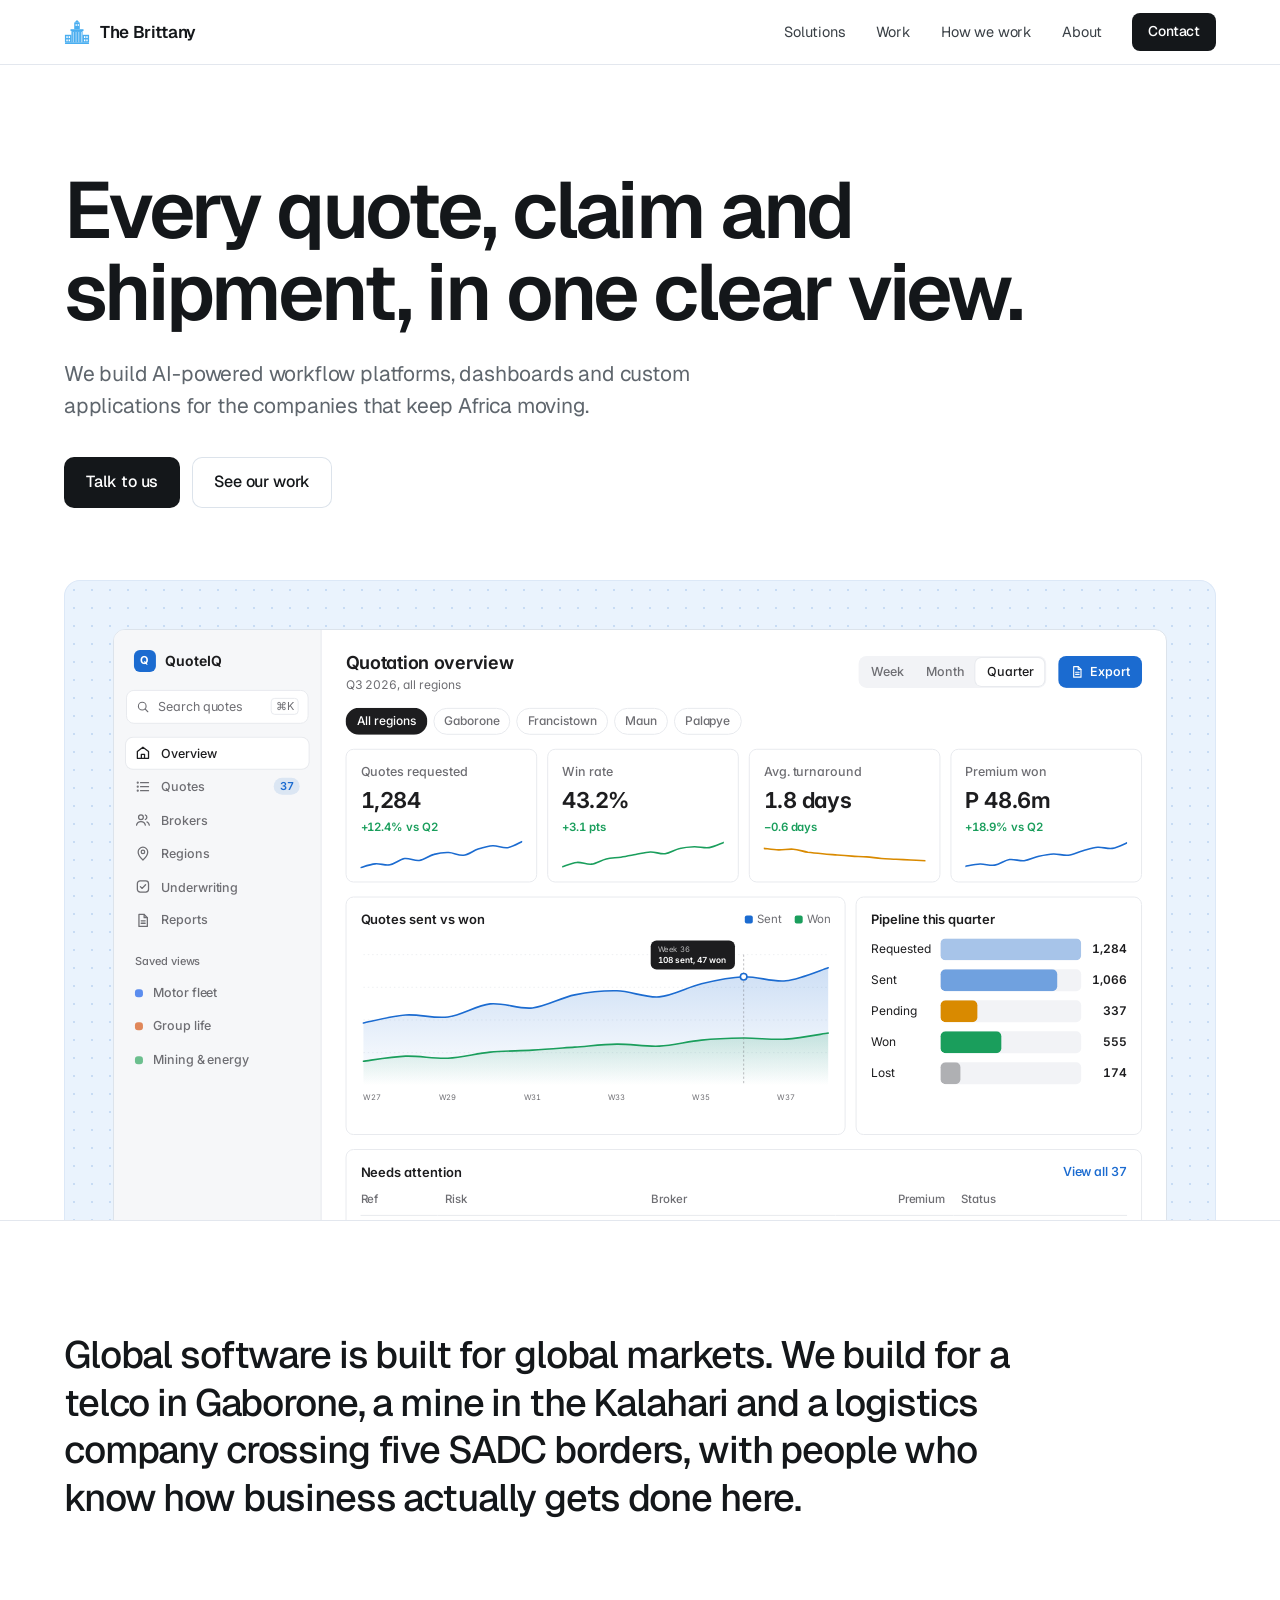
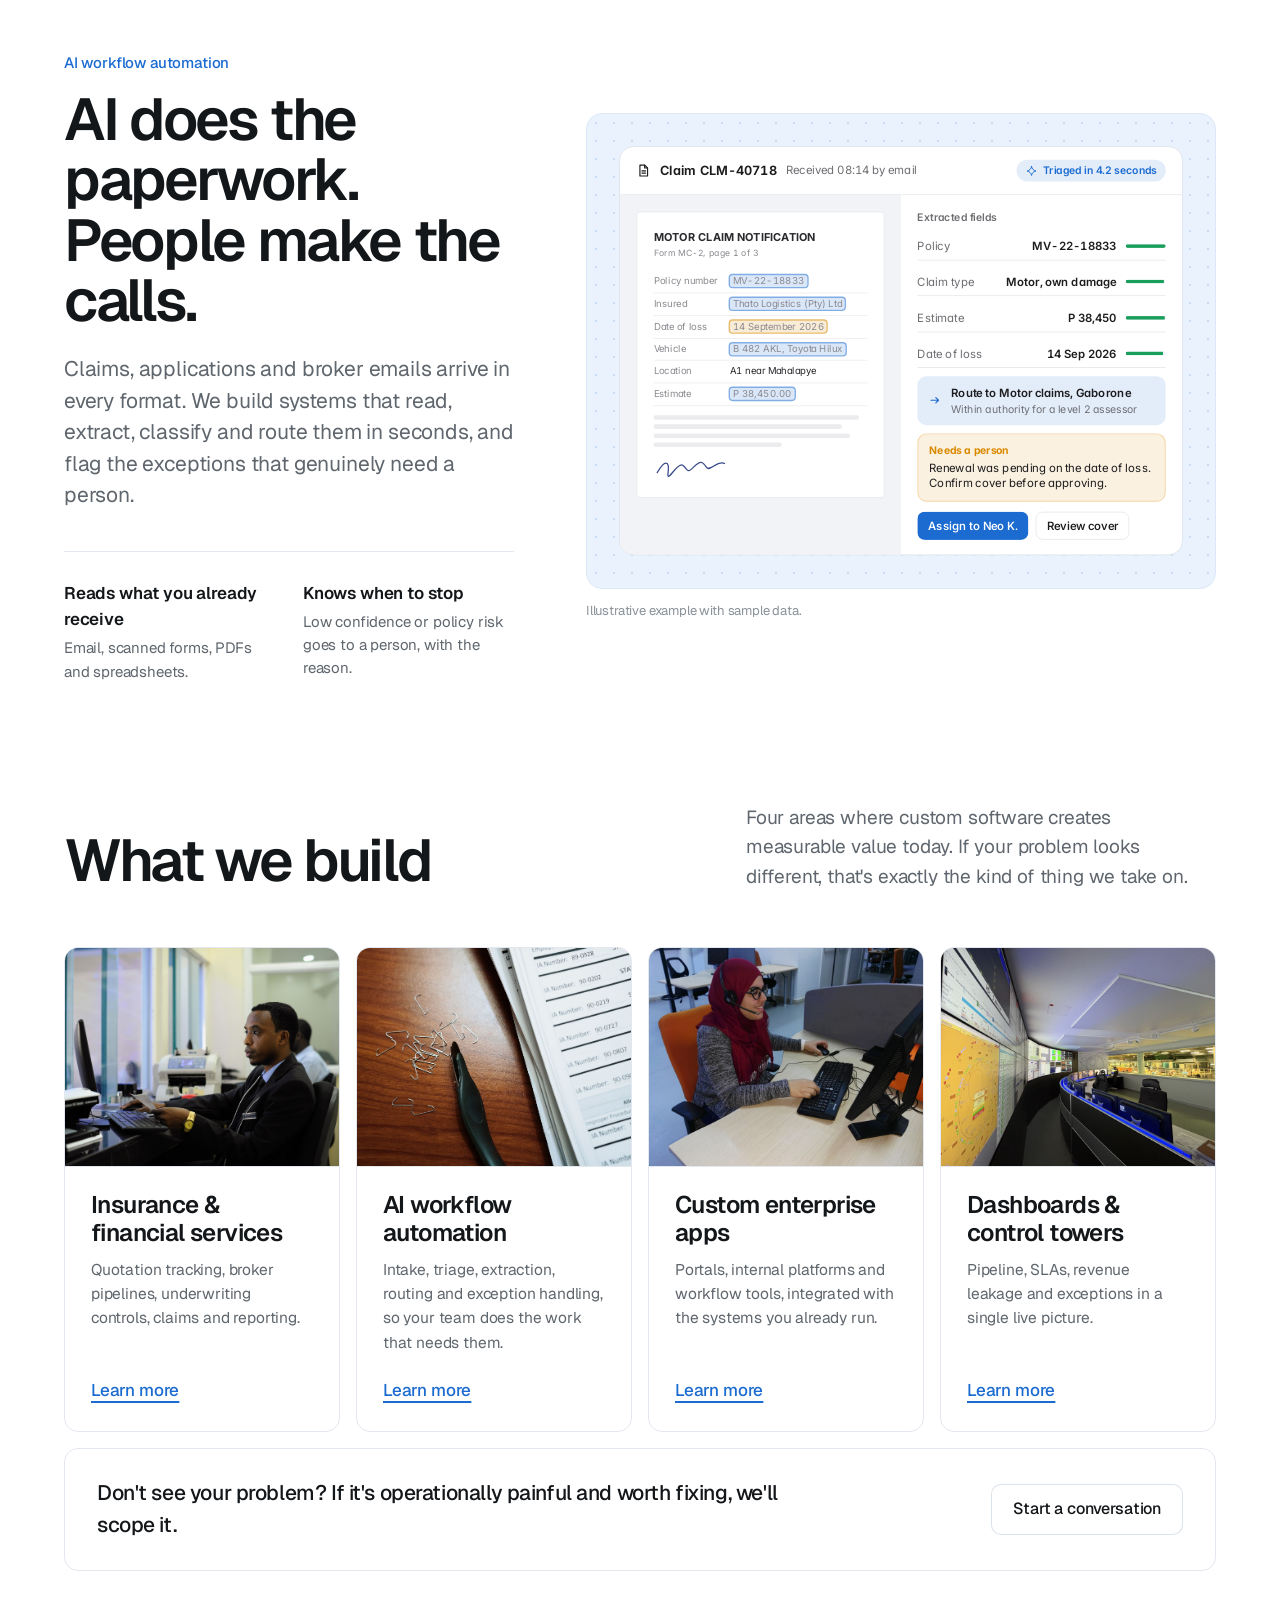
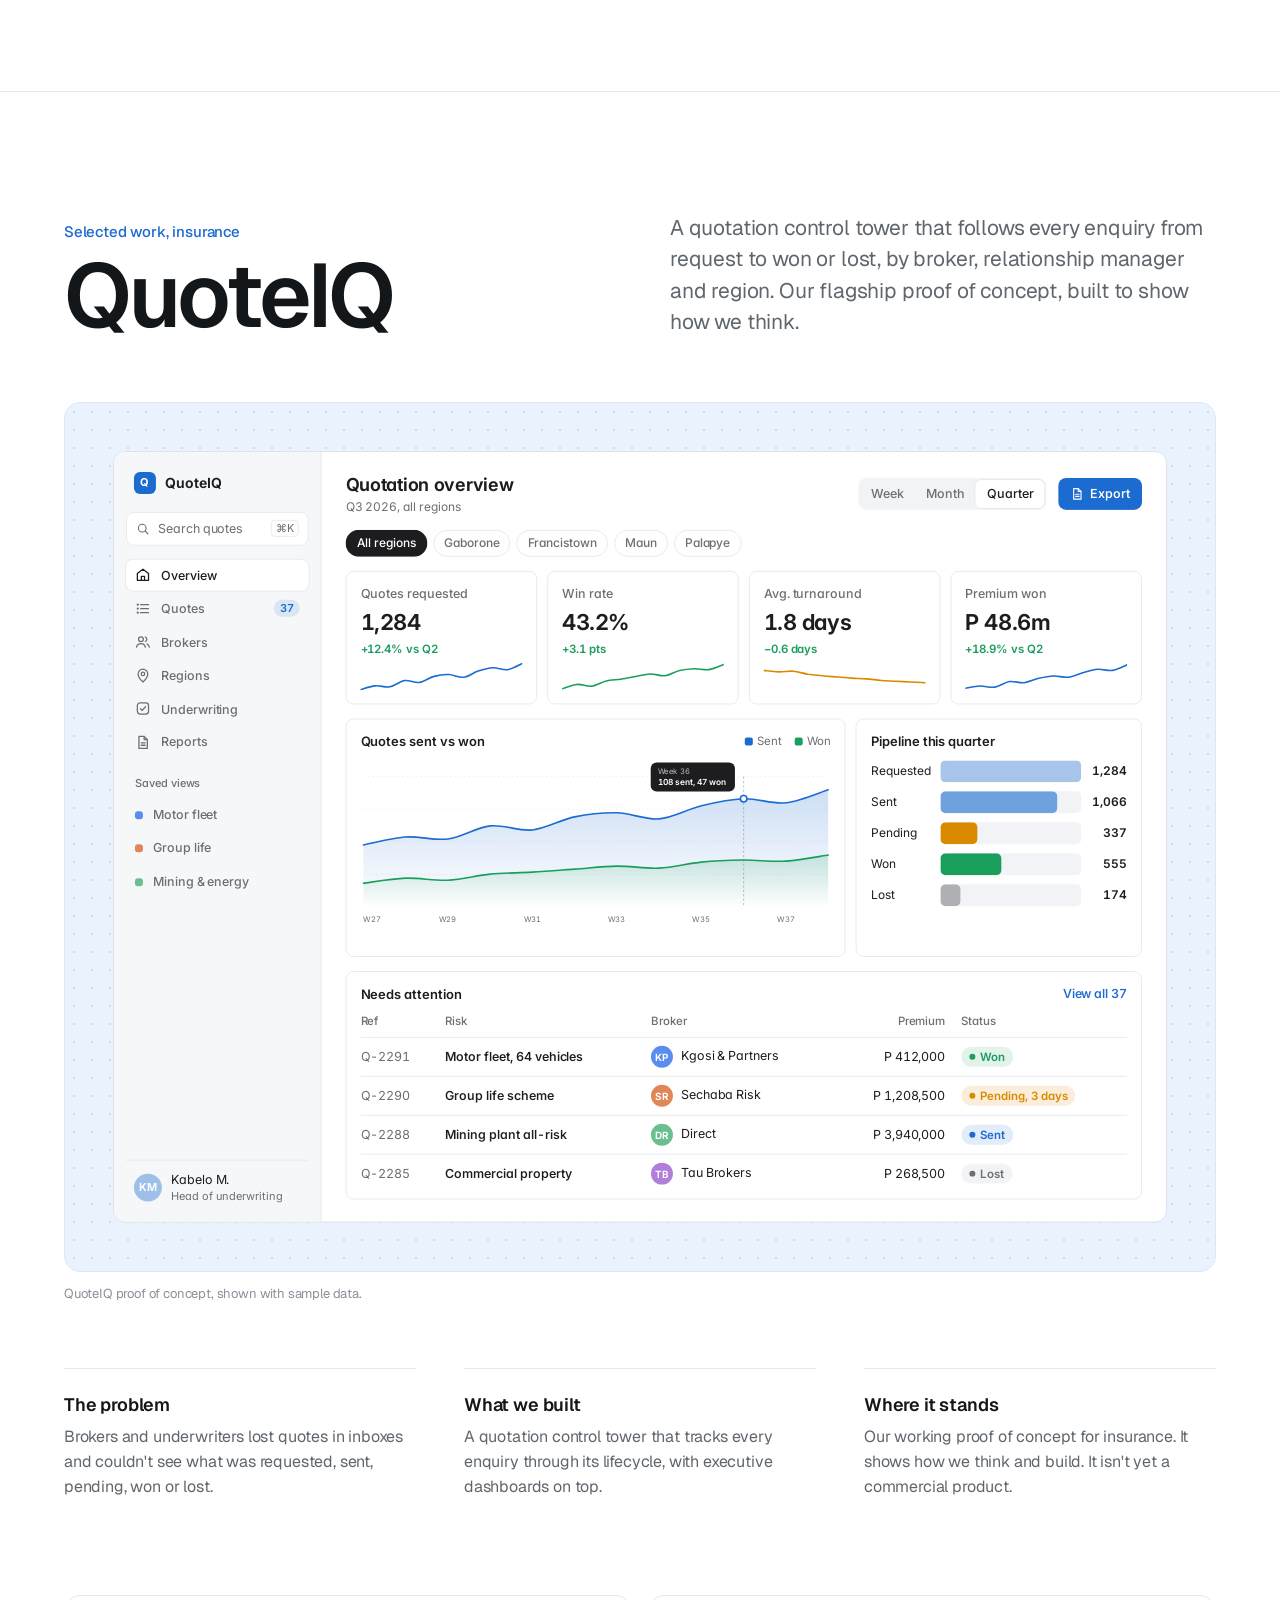
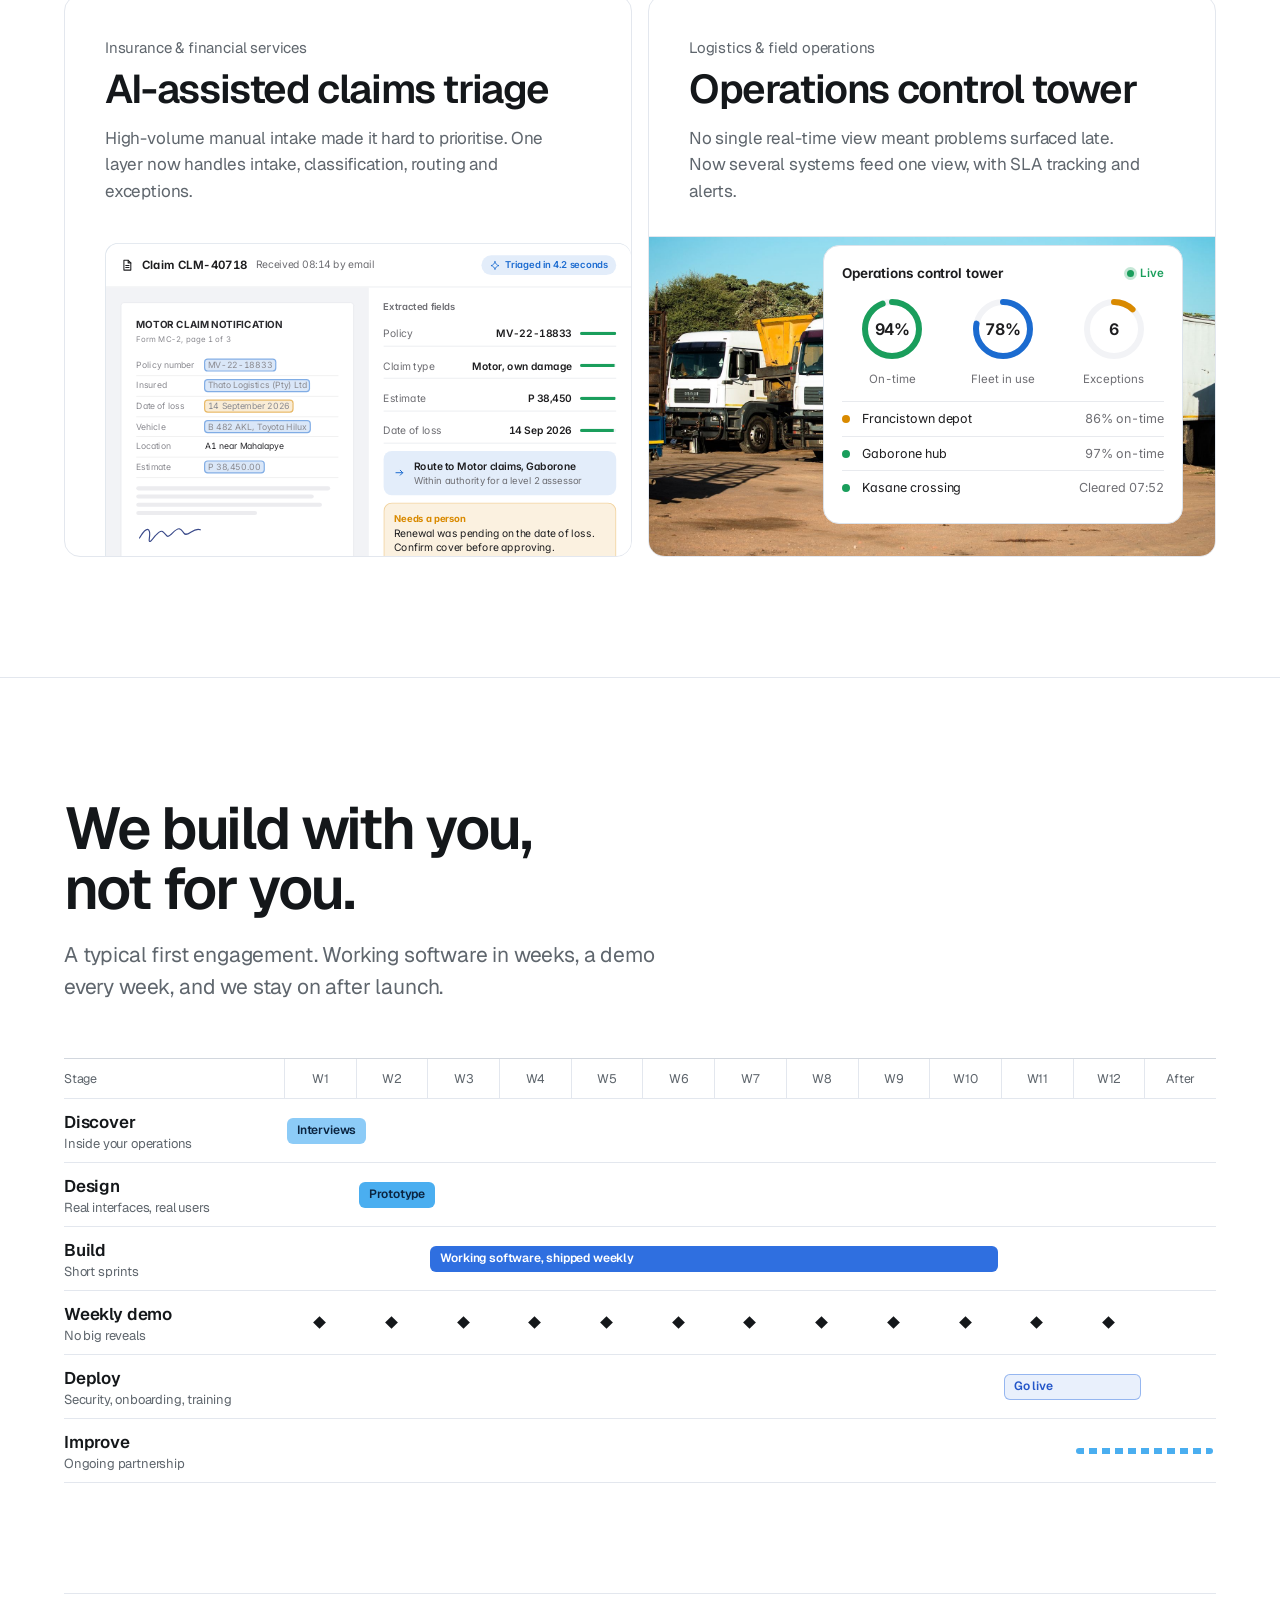
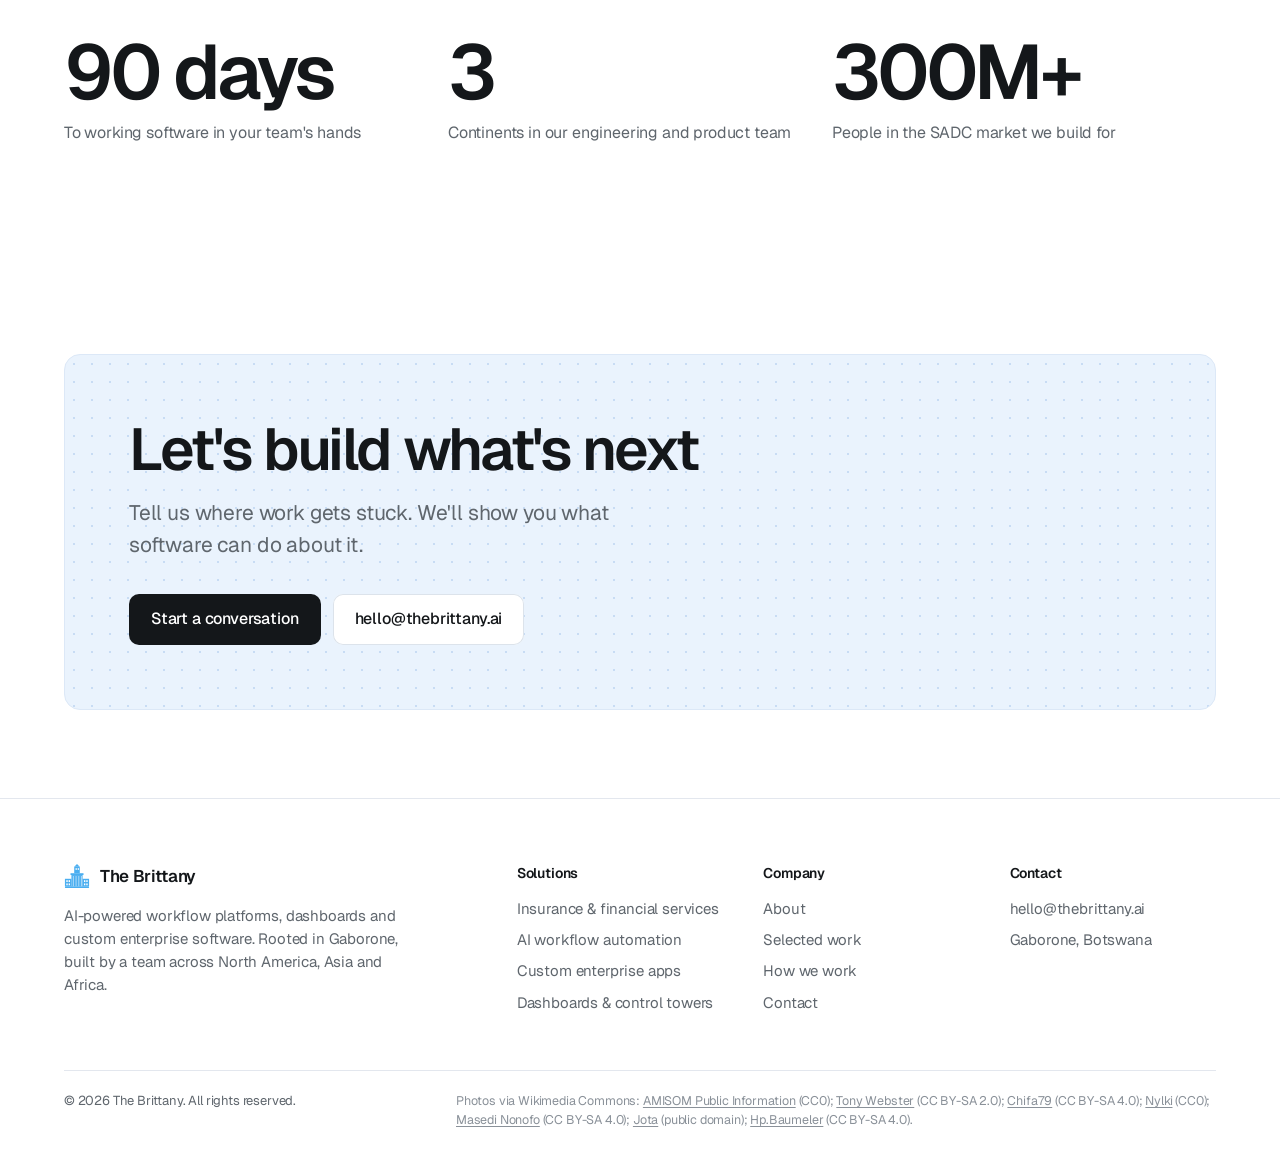
==== commit 10838116: "Redesign site with light, flat, product-led look New visual system across all pages: light sky-blue " ====
--- a/index.html
+++ b/index.html
@@ -5,312 +5,351 @@
 <meta name="viewport" content="width=device-width, initial-scale=1" />
 <title>The Brittany | Enterprise software for African companies</title>
 <meta name="description" content="The Brittany builds AI-powered workflow platforms, dashboards, and custom enterprise applications for insurers, financial services, and operations teams in Botswana and across Africa." />
+<meta name="theme-color" content="#ffffff" />
 
 <link rel="preconnect" href="https://fonts.googleapis.com">
 <link rel="preconnect" href="https://fonts.gstatic.com" crossorigin>
-<link href="https://fonts.googleapis.com/css2?family=Plus+Jakarta+Sans:wght@500;600;700;800&family=Inter:wght@400;500;600&family=JetBrains+Mono:wght@400;500&display=swap" rel="stylesheet">
+<link href="https://fonts.googleapis.com/css2?family=Geist:wght@400..700&family=Inter:wght@400..700&display=swap" rel="stylesheet">
 
 <link rel="icon" href="/favicon.ico" sizes="any">
 <link rel="icon" type="image/svg+xml" href="/favicon.svg">
 <link rel="apple-touch-icon" href="/apple-touch-icon.png">
 
 <link rel="stylesheet" href="/styles.css" />
-<script>document.documentElement.classList.add('js');</script>
+<script src="/assets/site.js" defer></script>
 </head>
 <body>
 <a href="#main" class="skip-link">Skip to content</a>
-<header class="navbar transparent" data-navbar>
-  <div class="navbar-inner">
-    <a href="/" class="nav-logo" style="white-space:nowrap"><svg width="28" height="28" viewBox="0 0 28 28" fill="none" xmlns="http://www.w3.org/2000/svg" aria-hidden="true"><rect x="1" y="25" width="26" height="2" rx="0.5" fill="currentColor"/><rect x="1" y="17" width="7" height="8" fill="currentColor"/><rect x="2.5" y="18.5" width="1.5" height="2" fill="black" opacity="0.3"/><rect x="5" y="18.5" width="1.5" height="2" fill="black" opacity="0.3"/><rect x="2.5" y="22" width="1.5" height="2" fill="black" opacity="0.3"/><rect x="5" y="22" width="1.5" height="2" fill="black" opacity="0.3"/><rect x="20" y="17" width="7" height="8" fill="currentColor"/><rect x="21.5" y="18.5" width="1.5" height="2" fill="black" opacity="0.3"/><rect x="24" y="18.5" width="1.5" height="2" fill="black" opacity="0.3"/><rect x="21.5" y="22" width="1.5" height="2" fill="black" opacity="0.3"/><rect x="24" y="22" width="1.5" height="2" fill="black" opacity="0.3"/><rect x="8" y="13" width="12" height="12" fill="currentColor"/><rect x="9.5" y="14" width="1.2" height="11" fill="black" opacity="0.15"/><rect x="12.4" y="14" width="1.2" height="11" fill="black" opacity="0.15"/><rect x="15.3" y="14" width="1.2" height="11" fill="black" opacity="0.15"/><rect x="18.2" y="14" width="1.2" height="11" fill="black" opacity="0.15"/><rect x="7" y="11" width="14" height="2" fill="currentColor"/><rect x="11" y="4" width="6" height="7" fill="currentColor"/><rect x="12.5" y="5.5" width="1.2" height="2" fill="black" opacity="0.3"/><rect x="14.8" y="5.5" width="1.2" height="2" fill="black" opacity="0.3"/><polygon points="14,1 17,4 11,4" fill="currentColor"/></svg><span>The Brittany</span></a>
-    <nav class="nav-links" aria-label="Primary">
-      <a href="/solutions/">Solutions</a>
-      <a href="/#how">How We Work</a>
-      <a href="/about/">About</a>
-      <a href="/contact/" class="btn btn-primary" style="padding:10px 18px;font-size:14px">Contact</a>
-    </nav>
-    <button class="nav-hamburger" aria-label="Open menu" data-drawer-open><span></span><span></span><span></span></button>
+<header class="nav">
+  <div class="container">
+    <a class="logo" href="/" aria-label="The Brittany home"><svg class="mark" width="26" height="26" viewBox="0 0 28 28" aria-hidden="true"><rect x="1" y="25" width="26" height="2" rx=".5" fill="currentColor"/><rect x="1" y="17" width="7" height="8" fill="currentColor"/><rect x="2.5" y="18.5" width="1.5" height="2" fill="#fff" opacity="1"/><rect x="5" y="18.5" width="1.5" height="2" fill="#fff" opacity="1"/><rect x="2.5" y="22" width="1.5" height="2" fill="#fff" opacity="1"/><rect x="5" y="22" width="1.5" height="2" fill="#fff" opacity="1"/><rect x="20" y="17" width="7" height="8" fill="currentColor"/><rect x="21.5" y="18.5" width="1.5" height="2" fill="#fff" opacity="1"/><rect x="24" y="18.5" width="1.5" height="2" fill="#fff" opacity="1"/><rect x="21.5" y="22" width="1.5" height="2" fill="#fff" opacity="1"/><rect x="24" y="22" width="1.5" height="2" fill="#fff" opacity="1"/><rect x="8" y="13" width="12" height="12" fill="currentColor"/><rect x="9.5" y="14" width="1.2" height="11" fill="#fff" opacity="0.5"/><rect x="12.4" y="14" width="1.2" height="11" fill="#fff" opacity="0.5"/><rect x="15.3" y="14" width="1.2" height="11" fill="#fff" opacity="0.5"/><rect x="18.2" y="14" width="1.2" height="11" fill="#fff" opacity="0.5"/><rect x="7" y="11" width="14" height="2" fill="currentColor"/><rect x="11" y="4" width="6" height="7" fill="currentColor"/><rect x="12.5" y="5.5" width="1.2" height="2" fill="#fff" opacity="1"/><rect x="14.8" y="5.5" width="1.2" height="2" fill="#fff" opacity="1"/><polygon points="14,1 17,4 11,4" fill="currentColor"/></svg><span>The Brittany</span></a>
+    <nav class="nav-links" aria-label="Primary"><a href="/solutions/">Solutions</a><a href="/#work">Work</a><a href="/#how">How we work</a><a href="/about/">About</a><a class="btn btn-sm" href="/contact/">Contact</a></nav>
+    <button class="nav-toggle" type="button" aria-label="Open menu" aria-expanded="false" data-drawer-open><span></span></button>
   </div>
 </header>
-<div class="mobile-drawer" data-drawer>
-  <div class="mobile-drawer-head">
-    <div class="nav-logo" style="color:white"><svg width="28" height="28" viewBox="0 0 28 28" fill="none" xmlns="http://www.w3.org/2000/svg" aria-hidden="true"><rect x="1" y="25" width="26" height="2" rx="0.5" fill="currentColor"/><rect x="1" y="17" width="7" height="8" fill="currentColor"/><rect x="2.5" y="18.5" width="1.5" height="2" fill="black" opacity="0.3"/><rect x="5" y="18.5" width="1.5" height="2" fill="black" opacity="0.3"/><rect x="2.5" y="22" width="1.5" height="2" fill="black" opacity="0.3"/><rect x="5" y="22" width="1.5" height="2" fill="black" opacity="0.3"/><rect x="20" y="17" width="7" height="8" fill="currentColor"/><rect x="21.5" y="18.5" width="1.5" height="2" fill="black" opacity="0.3"/><rect x="24" y="18.5" width="1.5" height="2" fill="black" opacity="0.3"/><rect x="21.5" y="22" width="1.5" height="2" fill="black" opacity="0.3"/><rect x="24" y="22" width="1.5" height="2" fill="black" opacity="0.3"/><rect x="8" y="13" width="12" height="12" fill="currentColor"/><rect x="9.5" y="14" width="1.2" height="11" fill="black" opacity="0.15"/><rect x="12.4" y="14" width="1.2" height="11" fill="black" opacity="0.15"/><rect x="15.3" y="14" width="1.2" height="11" fill="black" opacity="0.15"/><rect x="18.2" y="14" width="1.2" height="11" fill="black" opacity="0.15"/><rect x="7" y="11" width="14" height="2" fill="currentColor"/><rect x="11" y="4" width="6" height="7" fill="currentColor"/><rect x="12.5" y="5.5" width="1.2" height="2" fill="black" opacity="0.3"/><rect x="14.8" y="5.5" width="1.2" height="2" fill="black" opacity="0.3"/><polygon points="14,1 17,4 11,4" fill="currentColor"/></svg><span>The Brittany</span></div>
-    <button aria-label="Close menu" data-drawer-close style="width:36px;height:36px;color:white;font-size:22px">✕</button>
-  </div>
-  <nav class="mobile-drawer-nav">
-    <a href="/solutions/">Solutions</a>
-    <a href="/#how">How We Work</a>
-    <a href="/about/">About</a>
-    <a href="/contact/">Contact</a>
+<div class="drawer" data-drawer role="dialog" aria-modal="true" aria-label="Menu">
+  <div class="drawer-head"><a class="logo" href="/"><svg class="mark" width="26" height="26" viewBox="0 0 28 28" aria-hidden="true"><rect x="1" y="25" width="26" height="2" rx=".5" fill="currentColor"/><rect x="1" y="17" width="7" height="8" fill="currentColor"/><rect x="2.5" y="18.5" width="1.5" height="2" fill="#fff" opacity="1"/><rect x="5" y="18.5" width="1.5" height="2" fill="#fff" opacity="1"/><rect x="2.5" y="22" width="1.5" height="2" fill="#fff" opacity="1"/><rect x="5" y="22" width="1.5" height="2" fill="#fff" opacity="1"/><rect x="20" y="17" width="7" height="8" fill="currentColor"/><rect x="21.5" y="18.5" width="1.5" height="2" fill="#fff" opacity="1"/><rect x="24" y="18.5" width="1.5" height="2" fill="#fff" opacity="1"/><rect x="21.5" y="22" width="1.5" height="2" fill="#fff" opacity="1"/><rect x="24" y="22" width="1.5" height="2" fill="#fff" opacity="1"/><rect x="8" y="13" width="12" height="12" fill="currentColor"/><rect x="9.5" y="14" width="1.2" height="11" fill="#fff" opacity="0.5"/><rect x="12.4" y="14" width="1.2" height="11" fill="#fff" opacity="0.5"/><rect x="15.3" y="14" width="1.2" height="11" fill="#fff" opacity="0.5"/><rect x="18.2" y="14" width="1.2" height="11" fill="#fff" opacity="0.5"/><rect x="7" y="11" width="14" height="2" fill="currentColor"/><rect x="11" y="4" width="6" height="7" fill="currentColor"/><rect x="12.5" y="5.5" width="1.2" height="2" fill="#fff" opacity="1"/><rect x="14.8" y="5.5" width="1.2" height="2" fill="#fff" opacity="1"/><polygon points="14,1 17,4 11,4" fill="currentColor"/></svg><span>The Brittany</span></a><button class="drawer-close" type="button" aria-label="Close menu" data-drawer-close>&times;</button></div>
+  <nav aria-label="Mobile">
+    <a href="/solutions/">Solutions</a><a href="/#work">Work</a><a href="/#how">How we work</a><a href="/about/">About</a>
   </nav>
+  <a class="btn" href="/contact/">Contact us</a>
 </div>
 <main id="main">
-<section class="bg-navy-950" style="position:relative;min-height:100vh;padding-top:120px;padding-bottom:80px;display:flex;align-items:center;overflow:hidden">
-  <div class="hero-bg"></div>
-  <div class="container" style="position:relative;z-index:2;width:100%">
-    <div class="reveal"><span class="mono-label" style="color:var(--teal-400);margin-bottom:28px;display:inline-block;white-space:nowrap"><span style="display:inline-block;width:8px;height:8px;border-radius:50px;background:var(--teal-500);margin-right:10px;vertical-align:middle"></span>Gaborone · Botswana · Global engineering team</span></div>
-    <div class="reveal" style="--reveal-delay:.1s"><h1 class="display-xl" style="max-width:980px;margin-bottom:28px;color:white">Enterprise software for African companies ready to move faster.</h1></div>
-    <div class="reveal" style="--reveal-delay:.22s"><p class="body-l" style="max-width:660px;color:rgba(255,255,255,0.7);margin-bottom:40px">The Brittany builds AI-powered workflow platforms, dashboards, and custom applications for organisations that need better visibility, faster decisions, and cleaner execution. We are rooted in Botswana and supported by a distributed engineering and product team across North America, Asia, and Africa.</p></div>
-    <div class="reveal" style="--reveal-delay:.34s"><div style="display:flex;flex-wrap:wrap;gap:12px"><a href="/contact/" class="btn btn-primary">Talk to us about a problem →</a><a href="/solutions/" class="btn btn-secondary">Explore what we build</a></div></div>
-  </div>
-  <div style="position:absolute;bottom:32px;left:50%;transform:translateX(-50%);color:rgba(255,255,255,0.4);font-family:var(--mono-font);font-size:11px;letter-spacing:0.12em;text-transform:uppercase;display:flex;flex-direction:column;align-items:center;gap:10px"><span>Scroll</span><span style="width:1px;height:32px;background:rgba(255,255,255,0.3)"></span></div>
-</section>
-
-<section class="bg-navy-900" style="padding:26px 0">
-  <div class="container">
-    <div class="proof-strip">
-      <span class="proof-item mono-label">Insurance transformation</span>
-      <span class="proof-sep" aria-hidden="true">·</span><span class="proof-item mono-label">AI workflow automation</span>
-      <span class="proof-sep" aria-hidden="true">·</span><span class="proof-item mono-label">Custom enterprise apps</span>
-      <span class="proof-sep" aria-hidden="true">·</span><span class="proof-item mono-label">Dashboards &amp; data products</span>
-      <span class="proof-sep" aria-hidden="true">·</span><span class="proof-item mono-label">Integrations</span>
-    </div>
-  </div>
-</section>
-
-<section class="bg-gray-50">
-  <div class="container">
-    <div class="problem-grid">
-      <div class="reveal">
-        <div>
-          <span class="eyebrow">Why we exist</span>
-          <h2 class="display-l" style="color:var(--navy-900);max-width:520px">Africa's enterprises are underserved by technology.</h2>
+<section class="hero">
+  <div class="container">
+    <h1 class="display">Every quote, claim and shipment, in one clear view.</h1>
+    <p class="lead">We build AI-powered workflow platforms, dashboards and custom applications for the companies that keep Africa moving.</p>
+    <div class="actions"><a class="btn" href="/contact/">Talk to us</a><a class="btn btn-outline" href="#work">See our work</a></div>
+    <div class="panel hero-shot"><div class="fit" data-fit="1056" data-crop="592" style="--dw:1056px">
+<div class="ui win">
+  <aside class="u-side">
+    <div class="u-brand"><span class="u-mark">Q</span>QuoteIQ</div>
+    <div class="u-search"><svg class="ic" width="14" height="14" viewBox="0 0 20 20" fill="none" stroke="currentColor" stroke-width="1.6" stroke-linecap="round" stroke-linejoin="round" aria-hidden="true"><circle cx="9" cy="9" r="5.5"/><path d="m13 13 4 4"/></svg>Search quotes<kbd>⌘K</kbd></div>
+    <div class="u-nav on"><svg class="ic" width="16" height="16" viewBox="0 0 20 20" fill="none" stroke="currentColor" stroke-width="1.6" stroke-linecap="round" stroke-linejoin="round" aria-hidden="true"><path d="M3 8.5 10 3l7 5.5V17H3z"/><path d="M8 17v-5h4v5"/></svg>Overview</div>
+    <div class="u-nav"><svg class="ic" width="16" height="16" viewBox="0 0 20 20" fill="none" stroke="currentColor" stroke-width="1.6" stroke-linecap="round" stroke-linejoin="round" aria-hidden="true"><path d="M7 5h10M7 10h10M7 15h10"/><circle cx="3.5" cy="5" r=".6"/><circle cx="3.5" cy="10" r=".6"/><circle cx="3.5" cy="15" r=".6"/></svg>Quotes<span class="n">37</span></div>
+    <div class="u-nav"><svg class="ic" width="16" height="16" viewBox="0 0 20 20" fill="none" stroke="currentColor" stroke-width="1.6" stroke-linecap="round" stroke-linejoin="round" aria-hidden="true"><circle cx="7.5" cy="7" r="3"/><path d="M2 17c.6-3 2.8-4.5 5.5-4.5S12.4 14 13 17"/><path d="M13 4.2a3 3 0 0 1 0 5.6M15 12.8c1.6.6 2.6 2 3 4.2"/></svg>Brokers</div>
+    <div class="u-nav"><svg class="ic" width="16" height="16" viewBox="0 0 20 20" fill="none" stroke="currentColor" stroke-width="1.6" stroke-linecap="round" stroke-linejoin="round" aria-hidden="true"><path d="M10 18s6-5.2 6-10a6 6 0 0 0-12 0c0 4.8 6 10 6 10z"/><circle cx="10" cy="8" r="2.2"/></svg>Regions</div>
+    <div class="u-nav"><svg class="ic" width="16" height="16" viewBox="0 0 20 20" fill="none" stroke="currentColor" stroke-width="1.6" stroke-linecap="round" stroke-linejoin="round" aria-hidden="true"><rect x="3" y="3" width="14" height="14" rx="3.5"/><path d="m6.8 10.2 2.2 2.2 4.3-4.6"/></svg>Underwriting</div>
+    <div class="u-nav"><svg class="ic" width="16" height="16" viewBox="0 0 20 20" fill="none" stroke="currentColor" stroke-width="1.6" stroke-linecap="round" stroke-linejoin="round" aria-hidden="true"><path d="M5 2.5h6.5L15.5 6.5V17.5H5z"/><path d="M11.5 2.5v4h4M7.8 10.5h5M7.8 13.5h5"/></svg>Reports</div>
+    <div class="u-sec">Saved views</div>
+    <div class="u-nav"><span class="u-dot" style="background:#5B8DEF"></span>Motor fleet</div>
+    <div class="u-nav"><span class="u-dot" style="background:#E0875A"></span>Group life</div>
+    <div class="u-nav"><span class="u-dot" style="background:#6BBF8E"></span>Mining &amp; energy</div>
+    <div class="u-user"><span class="u-av">KM</span><div>Kabelo M.<small>Head of underwriting</small></div></div>
+  </aside>
+  <div class="u-main">
+    <div class="u-head">
+      <div><h4>Quotation overview</h4><div class="sub">Q3 2026, all regions</div></div>
+      <div class="u-seg"><span>Week</span><span>Month</span><span class="on">Quarter</span></div>
+      <span class="u-btn pri"><svg class="ic" width="14" height="14" viewBox="0 0 20 20" fill="none" stroke="currentColor" stroke-width="1.6" stroke-linecap="round" stroke-linejoin="round" aria-hidden="true"><path d="M5 2.5h6.5L15.5 6.5V17.5H5z"/><path d="M11.5 2.5v4h4M7.8 10.5h5M7.8 13.5h5"/></svg>Export</span>
+    </div>
+    <div class="u-chips"><span class="u-chip on">All regions</span><span class="u-chip">Gaborone</span><span class="u-chip">Francistown</span><span class="u-chip">Maun</span><span class="u-chip">Palapye</span></div>
+    <div class="u-kpis">
+      <div class="u-card u-kpi"><div class="l">Quotes requested</div><div class="v">1,284</div><div class="d up">+12.4% vs Q2</div><svg width="100%" height="28" viewBox="0 0 150 28" preserveAspectRatio="none"><path d="M0.0 27.1 C2.3 26.4 9.1 23.7 13.6 23.3 C18.2 22.8 22.7 25.1 27.3 24.2 C31.8 23.3 36.4 18.7 40.9 18.0 C45.5 17.3 50.0 20.6 54.5 19.9 C59.1 19.2 63.6 15.1 68.2 13.8 C72.7 12.4 77.3 11.7 81.8 11.9 C86.4 12.0 90.9 15.3 95.5 14.7 C100.0 14.2 104.5 10.1 109.1 8.5 C113.6 7.0 118.2 5.5 122.7 5.2 C127.3 5.0 131.8 7.8 136.4 7.1 C140.9 6.4 147.7 2.0 150.0 0.9" fill="none" stroke="var(--u-acc)" stroke-width="1.6" stroke-linecap="round" vector-effect="non-scaling-stroke"/></svg></div>
+      <div class="u-card u-kpi"><div class="l">Win rate</div><div class="v">43.2%</div><div class="d up">+3.1 pts</div><svg width="100%" height="28" viewBox="0 0 150 28" preserveAspectRatio="none"><path d="M0.0 26.2 C2.3 25.5 9.1 22.3 13.6 21.9 C18.2 21.4 22.7 24.2 27.3 23.6 C31.8 23.0 36.4 19.5 40.9 18.4 C45.5 17.2 50.0 17.4 54.5 16.6 C59.1 15.9 63.6 14.9 68.2 14.0 C72.7 13.1 77.3 11.5 81.8 11.4 C86.4 11.2 90.9 13.7 95.5 13.1 C100.0 12.5 104.5 9.0 109.1 7.9 C113.6 6.7 118.2 6.3 122.7 6.1 C127.3 6.0 131.8 7.7 136.4 7.0 C140.9 6.3 147.7 2.6 150.0 1.8" fill="none" stroke="var(--u-green)" stroke-width="1.6" stroke-linecap="round" vector-effect="non-scaling-stroke"/></svg></div>
+      <div class="u-card u-kpi"><div class="l">Avg. turnaround</div><div class="v">1.8 days</div><div class="d up">−0.6 days</div><svg width="100%" height="28" viewBox="0 0 150 28" preserveAspectRatio="none"><path d="M0.0 7.8 C2.3 8.0 9.1 9.2 13.6 9.3 C18.2 9.5 22.7 8.2 27.3 8.6 C31.8 8.9 36.4 10.9 40.9 11.7 C45.5 12.4 50.0 12.8 54.5 13.2 C59.1 13.7 63.6 14.0 68.2 14.4 C72.7 14.8 77.3 15.2 81.8 15.6 C86.4 15.9 90.9 15.9 95.5 16.3 C100.0 16.7 104.5 17.5 109.1 17.9 C113.6 18.3 118.2 18.4 122.7 18.7 C127.3 18.9 131.8 19.2 136.4 19.4 C140.9 19.7 147.7 20.1 150.0 20.2" fill="none" stroke="var(--u-amber)" stroke-width="1.6" stroke-linecap="round" vector-effect="non-scaling-stroke"/></svg></div>
+      <div class="u-card u-kpi"><div class="l">Premium won</div><div class="v">P 48.6m</div><div class="d up">+18.9% vs Q2</div><svg width="100%" height="28" viewBox="0 0 150 28" preserveAspectRatio="none"><path d="M0.0 25.8 C2.3 25.4 9.1 23.7 13.6 23.5 C18.2 23.3 22.7 25.4 27.3 24.6 C31.8 23.9 36.4 19.8 40.9 19.0 C45.5 18.3 50.0 20.7 54.5 20.2 C59.1 19.6 63.6 16.8 68.2 15.7 C72.7 14.6 77.3 13.6 81.8 13.4 C86.4 13.3 90.9 15.1 95.5 14.6 C100.0 14.0 104.5 11.4 109.1 10.1 C113.6 8.8 118.2 7.1 122.7 6.7 C127.3 6.3 131.8 8.6 136.4 7.8 C140.9 7.1 147.7 3.2 150.0 2.2" fill="none" stroke="var(--u-acc)" stroke-width="1.6" stroke-linecap="round" vector-effect="non-scaling-stroke"/></svg></div>
+    </div>
+    <div class="u-row">
+      <div class="u-card">
+        <div class="u-ct"><b>Quotes sent vs won</b><div class="u-leg"><span><i style="background:var(--u-acc)"></i>Sent</span><span><i style="background:var(--u-green)"></i>Won</span></div></div>
+        <svg class="u-chart" viewBox="-4 -6 648 212" width="100%" height="178">
+          <defs>
+            <linearGradient id="ga1" x1="0" x2="0" y1="0" y2="1"><stop offset="0" stop-color="var(--u-acc)" stop-opacity=".22"/><stop offset="1" stop-color="var(--u-acc)" stop-opacity="0"/></linearGradient>
+            <linearGradient id="gw1" x1="0" x2="0" y1="0" y2="1"><stop offset="0" stop-color="var(--u-green)" stop-opacity=".18"/><stop offset="1" stop-color="var(--u-green)" stop-opacity="0"/></linearGradient>
+          </defs>
+          <line x1="0" x2="640" y1="0" y2="0" stroke="var(--u-line)" stroke-dasharray="2 4"/><line x1="0" x2="640" y1="45" y2="45" stroke="var(--u-line)" stroke-dasharray="2 4"/><line x1="0" x2="640" y1="90" y2="90" stroke="var(--u-line)" stroke-dasharray="2 4"/><line x1="0" x2="640" y1="135" y2="135" stroke="var(--u-line)" stroke-dasharray="2 4"/>
+          <path d="M0.0 94.2 C9.7 92.3 38.8 84.5 58.2 83.1 C77.6 81.7 97.0 88.4 116.4 85.8 C135.8 83.3 155.2 69.9 174.5 67.8 C193.9 65.8 213.3 75.5 232.7 73.4 C252.1 71.3 271.5 59.3 290.9 55.4 C310.3 51.5 329.7 49.4 349.1 49.8 C368.5 50.3 387.9 59.8 407.3 58.2 C426.7 56.5 446.1 44.8 465.5 40.2 C484.8 35.5 504.2 31.2 523.6 30.5 C543.0 29.8 562.4 38.1 581.8 36.0 C601.2 33.9 630.3 21.0 640.0 18.0 L640 180 L0 180 Z" fill="url(#ga1)"/><path d="M0.0 146.8 C9.7 145.6 38.8 140.5 58.2 139.8 C77.6 139.2 97.0 143.5 116.4 142.6 C135.8 141.7 155.2 136.2 174.5 134.3 C193.9 132.5 213.3 132.7 232.7 131.5 C252.1 130.4 271.5 128.8 290.9 127.4 C310.3 126.0 329.7 123.5 349.1 123.2 C368.5 123.0 387.9 126.9 407.3 126.0 C426.7 125.1 446.1 119.5 465.5 117.7 C484.8 115.8 504.2 115.2 523.6 114.9 C543.0 114.7 562.4 117.5 581.8 116.3 C601.2 115.2 630.3 109.4 640.0 108.0 L640 180 L0 180 Z" fill="url(#gw1)"/>
+          <path d="M0.0 94.2 C9.7 92.3 38.8 84.5 58.2 83.1 C77.6 81.7 97.0 88.4 116.4 85.8 C135.8 83.3 155.2 69.9 174.5 67.8 C193.9 65.8 213.3 75.5 232.7 73.4 C252.1 71.3 271.5 59.3 290.9 55.4 C310.3 51.5 329.7 49.4 349.1 49.8 C368.5 50.3 387.9 59.8 407.3 58.2 C426.7 56.5 446.1 44.8 465.5 40.2 C484.8 35.5 504.2 31.2 523.6 30.5 C543.0 29.8 562.4 38.1 581.8 36.0 C601.2 33.9 630.3 21.0 640.0 18.0" fill="none" stroke="var(--u-acc)" stroke-width="2.2" stroke-linecap="round"/>
+          <path d="M0.0 146.8 C9.7 145.6 38.8 140.5 58.2 139.8 C77.6 139.2 97.0 143.5 116.4 142.6 C135.8 141.7 155.2 136.2 174.5 134.3 C193.9 132.5 213.3 132.7 232.7 131.5 C252.1 130.4 271.5 128.8 290.9 127.4 C310.3 126.0 329.7 123.5 349.1 123.2 C368.5 123.0 387.9 126.9 407.3 126.0 C426.7 125.1 446.1 119.5 465.5 117.7 C484.8 115.8 504.2 115.2 523.6 114.9 C543.0 114.7 562.4 117.5 581.8 116.3 C601.2 115.2 630.3 109.4 640.0 108.0" fill="none" stroke="var(--u-green)" stroke-width="2.2" stroke-linecap="round"/>
+          <line x1="523.6" x2="523.6" y1="0" y2="180" stroke="var(--u-muted)" stroke-width="1" stroke-dasharray="3 3" opacity=".6"/>
+          <circle cx="523.6" cy="30.5" r="4.5" fill="var(--u-card)" stroke="var(--u-acc)" stroke-width="2.2"/>
+          <g transform="translate(395.6 -19.5)"><rect width="116" height="40" rx="8" fill="var(--u-text)"/><text x="10" y="16" style="fill:var(--u-bg);font-size:10.5px;opacity:.7">Week 36</text><text x="10" y="31" style="fill:var(--u-bg);font-size:11.5px;font-weight:600">108 sent, 47 won</text></g>
+          <text x="0" y="200" text-anchor="start">W27</text><text x="116" y="200" text-anchor="middle">W29</text><text x="233" y="200" text-anchor="middle">W31</text><text x="349" y="200" text-anchor="middle">W33</text><text x="465" y="200" text-anchor="middle">W35</text><text x="582" y="200" text-anchor="middle">W37</text>
+        </svg>
+      </div>
+      <div class="u-card">
+        <div class="u-ct"><b>Pipeline this quarter</b></div>
+        <div class="u-funnel">
+          <div class="u-fr"><span>Requested</span><div class="bar"><i style="width:100%;background:color-mix(in srgb,var(--u-acc) 35%,transparent)"></i></div><span class="num">1,284</span></div>
+          <div class="u-fr"><span>Sent</span><div class="bar"><i style="width:83%;background:color-mix(in srgb,var(--u-acc) 60%,transparent)"></i></div><span class="num">1,066</span></div>
+          <div class="u-fr"><span>Pending</span><div class="bar"><i style="width:26%;background:var(--u-amber)"></i></div><span class="num">337</span></div>
+          <div class="u-fr"><span>Won</span><div class="bar"><i style="width:43%;background:var(--u-green)"></i></div><span class="num">555</span></div>
+          <div class="u-fr"><span>Lost</span><div class="bar"><i style="width:14%;background:var(--u-muted);opacity:.5"></i></div><span class="num">174</span></div>
         </div>
       </div>
-      <div class="reveal" style="--reveal-delay:.1s">
-        <div style="display:flex;flex-direction:column;gap:22px">
-          <p class="body-l">Global software is built for global markets. The pain points of a telco in Gaborone, a mine in the Kalahari, or a logistics company moving goods across five SADC borders are not the same as those of a bank in New York or a retailer in London.</p>
-          <p class="body-l">Most technology deployed here is either too expensive, too generic, or built by people with no understanding of the local regulatory, operational, and infrastructure context.</p>
-          <p class="body-l">We built The Brittany to close that gap, by combining product thinking, AI engineering, and real commercial experience in the African market.</p>
+    </div>
+    <div class="u-card" style="padding-bottom:6px">
+      <div class="u-ct"><b>Needs attention</b><span style="color:var(--u-acc);font-weight:550">View all 37</span></div>
+      <table class="u-table"><tr><th>Ref</th><th>Risk</th><th>Broker</th><th class="r">Premium</th><th>Status</th></tr><tr><td style="color:var(--u-muted)">Q-2291</td><td style="font-weight:550">Motor fleet, 64 vehicles</td><td><span class="u-mini" style="background:#5B8DEF">KP</span>Kgosi &amp; Partners</td><td class="r">P 412,000</td><td><span class="u-pill p-won">Won</span></td></tr><tr><td style="color:var(--u-muted)">Q-2290</td><td style="font-weight:550">Group life scheme</td><td><span class="u-mini" style="background:#E0875A">SR</span>Sechaba Risk</td><td class="r">P 1,208,500</td><td><span class="u-pill p-pend">Pending, 3 days</span></td></tr><tr><td style="color:var(--u-muted)">Q-2288</td><td style="font-weight:550">Mining plant all-risk</td><td><span class="u-mini" style="background:#6BBF8E">DR</span>Direct</td><td class="r">P 3,940,000</td><td><span class="u-pill p-sent">Sent</span></td></tr><tr><td style="color:var(--u-muted)">Q-2285</td><td style="font-weight:550">Commercial property</td><td><span class="u-mini" style="background:#B07FD9">TB</span>Tau Brokers</td><td class="r">P 268,500</td><td><span class="u-pill p-lost">Lost</span></td></tr></table>
+    </div>
+  </div>
+</div></div></div>
+  </div>
+</section>
+
+<section class="statement">
+  <div class="container">
+    <p>Global software is built for global markets. We build for a telco in Gaborone, a mine in the Kalahari and a logistics company crossing five SADC borders, with people who know how business actually gets done here.</p>
+  </div>
+</section>
+
+<section class="section" style="padding-top:0">
+  <div class="container feature">
+    <div class="copy">
+      <div class="label">AI workflow automation</div>
+      <h2 class="h1" style="margin-top:14px">AI does the paperwork. People make the calls.</h2>
+      <p class="lead">Claims, applications and broker emails arrive in every format. We build systems that read, extract, classify and route them in seconds, and flag the exceptions that genuinely need a person.</p>
+      <div class="facts">
+        <div><b>Reads what you already receive</b>Email, scanned forms, PDFs and spreadsheets.</div>
+        <div><b>Knows when to stop</b>Low confidence or policy risk goes to a person, with the reason.</div>
+      </div>
+    </div>
+    <div><div class="panel"><div class="fit" data-fit="620" style="--dw:620px">
+<div class="ui triage">
+  <div class="t-top"><svg class="ic" width="16" height="16" viewBox="0 0 20 20" fill="none" stroke="currentColor" stroke-width="1.6" stroke-linecap="round" stroke-linejoin="round" aria-hidden="true"><path d="M5 2.5h6.5L15.5 6.5V17.5H5z"/><path d="M11.5 2.5v4h4M7.8 10.5h5M7.8 13.5h5"/></svg><b>Claim CLM-40718</b><span style="color:var(--u-muted)">Received 08:14 by email</span><span class="ai"><svg class="ic" width="13" height="13" viewBox="0 0 20 20" fill="none" stroke="currentColor" stroke-width="1.6" stroke-linecap="round" stroke-linejoin="round" aria-hidden="true"><path d="M10 2.5c.6 3.9 3.6 6.9 7.5 7.5-3.9.6-6.9 3.6-7.5 7.5-.6-3.9-3.6-6.9-7.5-7.5 3.9-.6 6.9-3.6 7.5-7.5z"/></svg>Triaged in 4.2 seconds</span></div>
+  <div class="t-body">
+    <div class="t-doc"><div class="t-page">
+      <h5>MOTOR CLAIM NOTIFICATION</h5><div class="m">Form MC-2, page 1 of 3</div>
+      <div class="t-f"><span>Policy number</span><span><span class="hl">MV-22-18833</span></span></div>
+      <div class="t-f"><span>Insured</span><span><span class="hl">Thato Logistics (Pty) Ltd</span></span></div>
+      <div class="t-f"><span>Date of loss</span><span><span class="hl w">14 September 2026</span></span></div>
+      <div class="t-f"><span>Vehicle</span><span><span class="hl">B 482 AKL, Toyota Hilux</span></span></div>
+      <div class="t-f"><span>Location</span><span>A1 near Mahalapye</span></div>
+      <div class="t-f"><span>Estimate</span><span><span class="hl">P 38,450.00</span></span></div>
+      <div class="t-lines"><i style="width:96%"></i><i style="width:88%"></i><i style="width:92%"></i><i style="width:60%"></i></div>
+      <svg class="t-sig" viewBox="0 0 120 26"><path d="M4 18c8-14 14-14 12 0s10-12 16-8 4 10 12 2 10-6 14 0 12-8 20-4" fill="none" stroke="#3a4a8a" stroke-width="1.4" stroke-linecap="round"/></svg>
+    </div></div>
+    <div class="t-x">
+      <div class="h">Extracted fields</div>
+      <div class="t-kv"><span>Policy</span><b>MV-22-18833</b><div class="conf"><i style="width:99%"></i></div></div>
+      <div class="t-kv"><span>Claim type</span><b>Motor, own damage</b><div class="conf"><i style="width:96%"></i></div></div>
+      <div class="t-kv"><span>Estimate</span><b>P 38,450</b><div class="conf"><i style="width:98%"></i></div></div>
+      <div class="t-kv"><span>Date of loss</span><b>14 Sep 2026</b><div class="conf"><i style="width:94%"></i></div></div>
+      <div class="t-route"><svg class="ic" width="15" height="15" viewBox="0 0 20 20" fill="none" stroke="currentColor" stroke-width="1.6" stroke-linecap="round" stroke-linejoin="round" aria-hidden="true"><path d="M4 10h11M11 6l4 4-4 4"/></svg><div><b style="font-weight:600">Route to Motor claims, Gaborone</b><div style="color:var(--u-muted);font-size:11.5px">Within authority for a level 2 assessor</div></div></div>
+      <div class="t-ex"><b>Needs a person</b>Renewal was pending on the date of loss. Confirm cover before approving.</div>
+      <div class="t-act"><span class="u-btn pri">Assign to Neo K.</span><span class="u-btn">Review cover</span></div>
+    </div>
+  </div>
+</div></div></div><p class="caption">Illustrative example with sample data.</p></div>
+  </div>
+</section>
+
+<section class="section" id="solutions" style="padding-top:0">
+  <div class="container">
+    <div class="sec-head"><h2 class="h1">What we build</h2><p>Four areas where custom software creates measurable value today. If your problem looks different, that's exactly the kind of thing we take on.</p></div>
+    <div class="solution-cards">
+      <a class="s-card" href="/solutions/insurance-financial/"><div class="ph"><img src="/assets/img/finance.jpg" alt="A banking officer at work at his desk" loading="lazy" width="1600" height="1200"></div>
+        <div class="b"><h3 class="h3">Insurance &amp; financial services</h3><p>Quotation tracking, broker pipelines, underwriting controls, claims and reporting.</p><span class="text-link">Learn more</span></div></a>
+      <a class="s-card" href="/solutions/ai-workflow-automation/"><div class="ph"><img src="/assets/img/paperwork.jpg" alt="A stack of paper forms waiting to be processed" loading="lazy" width="1600" height="1200"></div>
+        <div class="b"><h3 class="h3">AI workflow automation</h3><p>Intake, triage, extraction, routing and exception handling, so your team does the work that needs them.</p><span class="text-link">Learn more</span></div></a>
+      <a class="s-card" href="/solutions/custom-enterprise-apps/"><div class="ph"><img src="/assets/img/apps.jpg" alt="A person working in an internal business system" loading="lazy" width="1600" height="1200"></div>
+        <div class="b"><h3 class="h3">Custom enterprise apps</h3><p>Portals, internal platforms and workflow tools, integrated with the systems you already run.</p><span class="text-link">Learn more</span></div></a>
+      <a class="s-card" href="/solutions/dashboards-control-towers/"><div class="ph"><img src="/assets/img/control-room.jpg" alt="A control room with wall-sized live screens" loading="lazy" width="1600" height="1200"></div>
+        <div class="b"><h3 class="h3">Dashboards &amp; control towers</h3><p>Pipeline, SLAs, revenue leakage and exceptions in a single live picture.</p><span class="text-link">Learn more</span></div></a>
+    </div>
+    <div class="scope-row"><p>Don't see your problem? If it's operationally painful and worth fixing, we'll scope it.</p><a class="btn btn-outline" href="/contact/">Start a conversation</a></div>
+  </div>
+</section>
+
+<section class="section bordered" id="work">
+  <div class="container">
+    <div class="qhead">
+      <div><div class="label">Selected work, insurance</div><h2 class="h1" style="margin-top:10px">QuoteIQ</h2></div>
+      <p class="lead tag">A quotation control tower that follows every enquiry from request to won or lost, by broker, relationship manager and region. Our flagship proof of concept, built to show how we think.</p>
+    </div>
+    <div class="panel qi-shot"><div class="fit" data-fit="1056" style="--dw:1056px">
+<div class="ui win">
+  <aside class="u-side">
+    <div class="u-brand"><span class="u-mark">Q</span>QuoteIQ</div>
+    <div class="u-search"><svg class="ic" width="14" height="14" viewBox="0 0 20 20" fill="none" stroke="currentColor" stroke-width="1.6" stroke-linecap="round" stroke-linejoin="round" aria-hidden="true"><circle cx="9" cy="9" r="5.5"/><path d="m13 13 4 4"/></svg>Search quotes<kbd>⌘K</kbd></div>
+    <div class="u-nav on"><svg class="ic" width="16" height="16" viewBox="0 0 20 20" fill="none" stroke="currentColor" stroke-width="1.6" stroke-linecap="round" stroke-linejoin="round" aria-hidden="true"><path d="M3 8.5 10 3l7 5.5V17H3z"/><path d="M8 17v-5h4v5"/></svg>Overview</div>
+    <div class="u-nav"><svg class="ic" width="16" height="16" viewBox="0 0 20 20" fill="none" stroke="currentColor" stroke-width="1.6" stroke-linecap="round" stroke-linejoin="round" aria-hidden="true"><path d="M7 5h10M7 10h10M7 15h10"/><circle cx="3.5" cy="5" r=".6"/><circle cx="3.5" cy="10" r=".6"/><circle cx="3.5" cy="15" r=".6"/></svg>Quotes<span class="n">37</span></div>
+    <div class="u-nav"><svg class="ic" width="16" height="16" viewBox="0 0 20 20" fill="none" stroke="currentColor" stroke-width="1.6" stroke-linecap="round" stroke-linejoin="round" aria-hidden="true"><circle cx="7.5" cy="7" r="3"/><path d="M2 17c.6-3 2.8-4.5 5.5-4.5S12.4 14 13 17"/><path d="M13 4.2a3 3 0 0 1 0 5.6M15 12.8c1.6.6 2.6 2 3 4.2"/></svg>Brokers</div>
+    <div class="u-nav"><svg class="ic" width="16" height="16" viewBox="0 0 20 20" fill="none" stroke="currentColor" stroke-width="1.6" stroke-linecap="round" stroke-linejoin="round" aria-hidden="true"><path d="M10 18s6-5.2 6-10a6 6 0 0 0-12 0c0 4.8 6 10 6 10z"/><circle cx="10" cy="8" r="2.2"/></svg>Regions</div>
+    <div class="u-nav"><svg class="ic" width="16" height="16" viewBox="0 0 20 20" fill="none" stroke="currentColor" stroke-width="1.6" stroke-linecap="round" stroke-linejoin="round" aria-hidden="true"><rect x="3" y="3" width="14" height="14" rx="3.5"/><path d="m6.8 10.2 2.2 2.2 4.3-4.6"/></svg>Underwriting</div>
+    <div class="u-nav"><svg class="ic" width="16" height="16" viewBox="0 0 20 20" fill="none" stroke="currentColor" stroke-width="1.6" stroke-linecap="round" stroke-linejoin="round" aria-hidden="true"><path d="M5 2.5h6.5L15.5 6.5V17.5H5z"/><path d="M11.5 2.5v4h4M7.8 10.5h5M7.8 13.5h5"/></svg>Reports</div>
+    <div class="u-sec">Saved views</div>
+    <div class="u-nav"><span class="u-dot" style="background:#5B8DEF"></span>Motor fleet</div>
+    <div class="u-nav"><span class="u-dot" style="background:#E0875A"></span>Group life</div>
+    <div class="u-nav"><span class="u-dot" style="background:#6BBF8E"></span>Mining &amp; energy</div>
+    <div class="u-user"><span class="u-av">KM</span><div>Kabelo M.<small>Head of underwriting</small></div></div>
+  </aside>
+  <div class="u-main">
+    <div class="u-head">
+      <div><h4>Quotation overview</h4><div class="sub">Q3 2026, all regions</div></div>
+      <div class="u-seg"><span>Week</span><span>Month</span><span class="on">Quarter</span></div>
+      <span class="u-btn pri"><svg class="ic" width="14" height="14" viewBox="0 0 20 20" fill="none" stroke="currentColor" stroke-width="1.6" stroke-linecap="round" stroke-linejoin="round" aria-hidden="true"><path d="M5 2.5h6.5L15.5 6.5V17.5H5z"/><path d="M11.5 2.5v4h4M7.8 10.5h5M7.8 13.5h5"/></svg>Export</span>
+    </div>
+    <div class="u-chips"><span class="u-chip on">All regions</span><span class="u-chip">Gaborone</span><span class="u-chip">Francistown</span><span class="u-chip">Maun</span><span class="u-chip">Palapye</span></div>
+    <div class="u-kpis">
+      <div class="u-card u-kpi"><div class="l">Quotes requested</div><div class="v">1,284</div><div class="d up">+12.4% vs Q2</div><svg width="100%" height="28" viewBox="0 0 150 28" preserveAspectRatio="none"><path d="M0.0 27.1 C2.3 26.4 9.1 23.7 13.6 23.3 C18.2 22.8 22.7 25.1 27.3 24.2 C31.8 23.3 36.4 18.7 40.9 18.0 C45.5 17.3 50.0 20.6 54.5 19.9 C59.1 19.2 63.6 15.1 68.2 13.8 C72.7 12.4 77.3 11.7 81.8 11.9 C86.4 12.0 90.9 15.3 95.5 14.7 C100.0 14.2 104.5 10.1 109.1 8.5 C113.6 7.0 118.2 5.5 122.7 5.2 C127.3 5.0 131.8 7.8 136.4 7.1 C140.9 6.4 147.7 2.0 150.0 0.9" fill="none" stroke="var(--u-acc)" stroke-width="1.6" stroke-linecap="round" vector-effect="non-scaling-stroke"/></svg></div>
+      <div class="u-card u-kpi"><div class="l">Win rate</div><div class="v">43.2%</div><div class="d up">+3.1 pts</div><svg width="100%" height="28" viewBox="0 0 150 28" preserveAspectRatio="none"><path d="M0.0 26.2 C2.3 25.5 9.1 22.3 13.6 21.9 C18.2 21.4 22.7 24.2 27.3 23.6 C31.8 23.0 36.4 19.5 40.9 18.4 C45.5 17.2 50.0 17.4 54.5 16.6 C59.1 15.9 63.6 14.9 68.2 14.0 C72.7 13.1 77.3 11.5 81.8 11.4 C86.4 11.2 90.9 13.7 95.5 13.1 C100.0 12.5 104.5 9.0 109.1 7.9 C113.6 6.7 118.2 6.3 122.7 6.1 C127.3 6.0 131.8 7.7 136.4 7.0 C140.9 6.3 147.7 2.6 150.0 1.8" fill="none" stroke="var(--u-green)" stroke-width="1.6" stroke-linecap="round" vector-effect="non-scaling-stroke"/></svg></div>
+      <div class="u-card u-kpi"><div class="l">Avg. turnaround</div><div class="v">1.8 days</div><div class="d up">−0.6 days</div><svg width="100%" height="28" viewBox="0 0 150 28" preserveAspectRatio="none"><path d="M0.0 7.8 C2.3 8.0 9.1 9.2 13.6 9.3 C18.2 9.5 22.7 8.2 27.3 8.6 C31.8 8.9 36.4 10.9 40.9 11.7 C45.5 12.4 50.0 12.8 54.5 13.2 C59.1 13.7 63.6 14.0 68.2 14.4 C72.7 14.8 77.3 15.2 81.8 15.6 C86.4 15.9 90.9 15.9 95.5 16.3 C100.0 16.7 104.5 17.5 109.1 17.9 C113.6 18.3 118.2 18.4 122.7 18.7 C127.3 18.9 131.8 19.2 136.4 19.4 C140.9 19.7 147.7 20.1 150.0 20.2" fill="none" stroke="var(--u-amber)" stroke-width="1.6" stroke-linecap="round" vector-effect="non-scaling-stroke"/></svg></div>
+      <div class="u-card u-kpi"><div class="l">Premium won</div><div class="v">P 48.6m</div><div class="d up">+18.9% vs Q2</div><svg width="100%" height="28" viewBox="0 0 150 28" preserveAspectRatio="none"><path d="M0.0 25.8 C2.3 25.4 9.1 23.7 13.6 23.5 C18.2 23.3 22.7 25.4 27.3 24.6 C31.8 23.9 36.4 19.8 40.9 19.0 C45.5 18.3 50.0 20.7 54.5 20.2 C59.1 19.6 63.6 16.8 68.2 15.7 C72.7 14.6 77.3 13.6 81.8 13.4 C86.4 13.3 90.9 15.1 95.5 14.6 C100.0 14.0 104.5 11.4 109.1 10.1 C113.6 8.8 118.2 7.1 122.7 6.7 C127.3 6.3 131.8 8.6 136.4 7.8 C140.9 7.1 147.7 3.2 150.0 2.2" fill="none" stroke="var(--u-acc)" stroke-width="1.6" stroke-linecap="round" vector-effect="non-scaling-stroke"/></svg></div>
+    </div>
+    <div class="u-row">
+      <div class="u-card">
+        <div class="u-ct"><b>Quotes sent vs won</b><div class="u-leg"><span><i style="background:var(--u-acc)"></i>Sent</span><span><i style="background:var(--u-green)"></i>Won</span></div></div>
+        <svg class="u-chart" viewBox="-4 -6 648 212" width="100%" height="178">
+          <defs>
+            <linearGradient id="ga2" x1="0" x2="0" y1="0" y2="1"><stop offset="0" stop-color="var(--u-acc)" stop-opacity=".22"/><stop offset="1" stop-color="var(--u-acc)" stop-opacity="0"/></linearGradient>
+            <linearGradient id="gw2" x1="0" x2="0" y1="0" y2="1"><stop offset="0" stop-color="var(--u-green)" stop-opacity=".18"/><stop offset="1" stop-color="var(--u-green)" stop-opacity="0"/></linearGradient>
+          </defs>
+          <line x1="0" x2="640" y1="0" y2="0" stroke="var(--u-line)" stroke-dasharray="2 4"/><line x1="0" x2="640" y1="45" y2="45" stroke="var(--u-line)" stroke-dasharray="2 4"/><line x1="0" x2="640" y1="90" y2="90" stroke="var(--u-line)" stroke-dasharray="2 4"/><line x1="0" x2="640" y1="135" y2="135" stroke="var(--u-line)" stroke-dasharray="2 4"/>
+          <path d="M0.0 94.2 C9.7 92.3 38.8 84.5 58.2 83.1 C77.6 81.7 97.0 88.4 116.4 85.8 C135.8 83.3 155.2 69.9 174.5 67.8 C193.9 65.8 213.3 75.5 232.7 73.4 C252.1 71.3 271.5 59.3 290.9 55.4 C310.3 51.5 329.7 49.4 349.1 49.8 C368.5 50.3 387.9 59.8 407.3 58.2 C426.7 56.5 446.1 44.8 465.5 40.2 C484.8 35.5 504.2 31.2 523.6 30.5 C543.0 29.8 562.4 38.1 581.8 36.0 C601.2 33.9 630.3 21.0 640.0 18.0 L640 180 L0 180 Z" fill="url(#ga2)"/><path d="M0.0 146.8 C9.7 145.6 38.8 140.5 58.2 139.8 C77.6 139.2 97.0 143.5 116.4 142.6 C135.8 141.7 155.2 136.2 174.5 134.3 C193.9 132.5 213.3 132.7 232.7 131.5 C252.1 130.4 271.5 128.8 290.9 127.4 C310.3 126.0 329.7 123.5 349.1 123.2 C368.5 123.0 387.9 126.9 407.3 126.0 C426.7 125.1 446.1 119.5 465.5 117.7 C484.8 115.8 504.2 115.2 523.6 114.9 C543.0 114.7 562.4 117.5 581.8 116.3 C601.2 115.2 630.3 109.4 640.0 108.0 L640 180 L0 180 Z" fill="url(#gw2)"/>
+          <path d="M0.0 94.2 C9.7 92.3 38.8 84.5 58.2 83.1 C77.6 81.7 97.0 88.4 116.4 85.8 C135.8 83.3 155.2 69.9 174.5 67.8 C193.9 65.8 213.3 75.5 232.7 73.4 C252.1 71.3 271.5 59.3 290.9 55.4 C310.3 51.5 329.7 49.4 349.1 49.8 C368.5 50.3 387.9 59.8 407.3 58.2 C426.7 56.5 446.1 44.8 465.5 40.2 C484.8 35.5 504.2 31.2 523.6 30.5 C543.0 29.8 562.4 38.1 581.8 36.0 C601.2 33.9 630.3 21.0 640.0 18.0" fill="none" stroke="var(--u-acc)" stroke-width="2.2" stroke-linecap="round"/>
+          <path d="M0.0 146.8 C9.7 145.6 38.8 140.5 58.2 139.8 C77.6 139.2 97.0 143.5 116.4 142.6 C135.8 141.7 155.2 136.2 174.5 134.3 C193.9 132.5 213.3 132.7 232.7 131.5 C252.1 130.4 271.5 128.8 290.9 127.4 C310.3 126.0 329.7 123.5 349.1 123.2 C368.5 123.0 387.9 126.9 407.3 126.0 C426.7 125.1 446.1 119.5 465.5 117.7 C484.8 115.8 504.2 115.2 523.6 114.9 C543.0 114.7 562.4 117.5 581.8 116.3 C601.2 115.2 630.3 109.4 640.0 108.0" fill="none" stroke="var(--u-green)" stroke-width="2.2" stroke-linecap="round"/>
+          <line x1="523.6" x2="523.6" y1="0" y2="180" stroke="var(--u-muted)" stroke-width="1" stroke-dasharray="3 3" opacity=".6"/>
+          <circle cx="523.6" cy="30.5" r="4.5" fill="var(--u-card)" stroke="var(--u-acc)" stroke-width="2.2"/>
+          <g transform="translate(395.6 -19.5)"><rect width="116" height="40" rx="8" fill="var(--u-text)"/><text x="10" y="16" style="fill:var(--u-bg);font-size:10.5px;opacity:.7">Week 36</text><text x="10" y="31" style="fill:var(--u-bg);font-size:11.5px;font-weight:600">108 sent, 47 won</text></g>
+          <text x="0" y="200" text-anchor="start">W27</text><text x="116" y="200" text-anchor="middle">W29</text><text x="233" y="200" text-anchor="middle">W31</text><text x="349" y="200" text-anchor="middle">W33</text><text x="465" y="200" text-anchor="middle">W35</text><text x="582" y="200" text-anchor="middle">W37</text>
+        </svg>
+      </div>
+      <div class="u-card">
+        <div class="u-ct"><b>Pipeline this quarter</b></div>
+        <div class="u-funnel">
+          <div class="u-fr"><span>Requested</span><div class="bar"><i style="width:100%;background:color-mix(in srgb,var(--u-acc) 35%,transparent)"></i></div><span class="num">1,284</span></div>
+          <div class="u-fr"><span>Sent</span><div class="bar"><i style="width:83%;background:color-mix(in srgb,var(--u-acc) 60%,transparent)"></i></div><span class="num">1,066</span></div>
+          <div class="u-fr"><span>Pending</span><div class="bar"><i style="width:26%;background:var(--u-amber)"></i></div><span class="num">337</span></div>
+          <div class="u-fr"><span>Won</span><div class="bar"><i style="width:43%;background:var(--u-green)"></i></div><span class="num">555</span></div>
+          <div class="u-fr"><span>Lost</span><div class="bar"><i style="width:14%;background:var(--u-muted);opacity:.5"></i></div><span class="num">174</span></div>
         </div>
       </div>
     </div>
-  </div>
-</section>
-
-<section class="bg-white" id="solutions">
-  <div class="container">
-    <div class="solutions-intro">
-      <div class="reveal">
-        <span class="eyebrow">What we build</span>
-        <h2 class="display-l" style="color:var(--navy-900);max-width:820px">We take on specific operational problems where custom software can create measurable value.</h2>
-      </div>
-      <div class="reveal" style="--reveal-delay:.1s">
-        <p class="body-l" style="color:var(--gray-800);opacity:0.78;max-width:580px;margin-top:20px">These four areas are where we focus right now. Think of them as examples of how we work, not a fixed menu. If your problem looks different and the right software would fix it, that is exactly the kind of thing we take on.</p>
-      </div>
-    </div>
-
-    <div class="reveal" style="--reveal-delay:.18s">
-      <div class="mono-label muted" style="margin-top:64px;margin-bottom:20px;display:flex;align-items:center;gap:12px">
-        <span style="width:28px;height:1px;background:var(--gray-100)"></span>Where we focus
-      </div>
-    </div>
-
-    <div class="solutions-grid">
-      <div class="reveal">
-        <a href="/solutions/insurance-financial/" class="solution-card" style="display:block">
-          <div class="hoverable-card" style="background:white;border:none;border-radius:16px;padding:36px;height:100%;transition:transform .25s ease-out">
-            <h3 class="h2" style="color:var(--navy-900);margin-bottom:14px;max-width:420px">Insurance &amp; Financial Services</h3>
-            <p style="color:var(--gray-800);opacity:0.82;margin-bottom:28px;max-width:540px">We help insurers, brokers, and financial services teams digitise the workflows that slow them down, from quotation tracking and broker pipeline visibility to underwriting controls, claims, dashboards, and reporting.</p>
-            <span style="color:var(--teal-500);font-weight:600;font-size:14px">Learn more →</span>
-          </div>
-        </a>
-      </div>
-      <div class="reveal" style="--reveal-delay:0.08s">
-        <a href="/solutions/ai-workflow-automation/" class="solution-card" style="display:block">
-          <div class="hoverable-card" style="background:white;border:none;border-radius:16px;padding:36px;height:100%;transition:transform .25s ease-out">
-            <h3 class="h2" style="color:var(--navy-900);margin-bottom:14px;max-width:420px">AI Workflow Automation</h3>
-            <p style="color:var(--gray-800);opacity:0.82;margin-bottom:28px;max-width:540px">AI-assisted intake, triage, extraction, routing, and exception handling, so your team spends its time on the work that genuinely needs a human.</p>
-            <span style="color:var(--amber-500);font-weight:600;font-size:14px">Learn more →</span>
-          </div>
-        </a>
-      </div>
-      <div class="reveal" style="--reveal-delay:0.16s">
-        <a href="/solutions/custom-enterprise-apps/" class="solution-card" style="display:block">
-          <div class="hoverable-card" style="background:white;border:none;border-radius:16px;padding:36px;height:100%;transition:transform .25s ease-out">
-            <h3 class="h2" style="color:var(--navy-900);margin-bottom:14px;max-width:420px">Custom Enterprise Apps</h3>
-            <p style="color:var(--gray-800);opacity:0.82;margin-bottom:28px;max-width:540px">Purpose-built portals, internal platforms, CRM-style tools, and workflow systems, integrated with what you already run and designed for the people who use them daily.</p>
-            <span style="color:var(--violet-500);font-weight:600;font-size:14px">Learn more →</span>
-          </div>
-        </a>
-      </div>
-      <div class="reveal" style="--reveal-delay:0.24s">
-        <a href="/solutions/dashboards-control-towers/" class="solution-card" style="display:block">
-          <div class="hoverable-card" style="background:white;border:none;border-radius:16px;padding:36px;height:100%;transition:transform .25s ease-out">
-            <h3 class="h2" style="color:var(--navy-900);margin-bottom:14px;max-width:420px">Dashboards &amp; Control Towers</h3>
-            <p style="color:var(--gray-800);opacity:0.82;margin-bottom:28px;max-width:540px">Management views that bring pipeline, SLA, revenue leakage, conversion, productivity, and exceptions into a single picture, drawn from the systems you already run.</p>
-            <span style="color:var(--green-500);font-weight:600;font-size:14px">Learn more →</span>
-          </div>
-        </a>
-      </div>
-    </div>
-
-    <div class="reveal" style="--reveal-delay:.3s">
-      <div class="dont-see">
-        <div>
-          <div class="mono-label" style="color:var(--teal-500);margin-bottom:8px">Don't see your problem?</div>
-          <h3 class="h2" style="color:var(--navy-900);max-width:520px">If it's operationally painful and worth fixing, we'll scope it.</h3>
-        </div>
-        <a href="/contact/" class="btn btn-primary">Start a conversation →</a>
-      </div>
-    </div>
-  </div>
-</section>
-
-<section class="bg-white" id="selected-work">
-  <div class="container">
-    <div class="solutions-intro">
-      <div class="reveal">
-        <span class="eyebrow">Proof of build quality</span>
-        <h2 class="display-l" style="color:var(--navy-900);max-width:760px">Selected work from the team.</h2>
-      </div>
-      <div class="reveal" style="--reveal-delay:.1s">
-        <p class="body-l" style="color:var(--gray-800);opacity:0.78;max-width:600px;margin-top:20px">A few examples of what the people behind The Brittany have built. Some are named and some are anonymised to protect client confidentiality, but each one shows a real operational problem solved with software.</p>
-      </div>
-    </div>
-
-    <div class="work-grid">
-      <div class="reveal">
-        <div class="work-card featured">
-          <div class="work-card-head">
-            <span class="mono-label" style="color:var(--teal-500)">Insurance</span>
-            <span class="work-flag">Flagship</span>
-          </div>
-          <h3 class="h2" style="color:var(--navy-900);margin:12px 0 18px;max-width:460px">QuoteIQ quotation control tower</h3>
-          <div class="work-row"><span class="work-row-label">Problem</span><p>Brokers and underwriters lost quotes in inboxes and had no clear view of what was requested, sent, pending, won, or lost.</p></div>
-          <div class="work-row"><span class="work-row-label">What we built</span><p>A quotation control tower that tracks every enquiry through its lifecycle, with broker, RM, and region filtering and executive dashboards.</p></div>
-          <div class="work-chips"><span class="work-chip">AI / LLM</span><span class="work-chip">Enterprise app</span><span class="work-chip">Dashboards</span><span class="work-chip">Integrations</span></div>
-          <p class="work-proof">Our working proof of concept for insurance. It shows how we think and build, and it is not yet a commercial product.</p>
-        </div>
-      </div>
-      <div class="reveal" style="--reveal-delay:0.08s">
-        <div class="work-card">
-          <div class="work-card-head">
-            <span class="mono-label" style="color:var(--teal-500)">Insurance &amp; financial services</span>
-            
-          </div>
-          <h3 class="h2" style="color:var(--navy-900);margin:12px 0 18px;max-width:460px">AI-assisted claims triage platform</h3>
-          <div class="work-row"><span class="work-row-label">Problem</span><p>High-volume manual intake made it hard for teams to prioritise, route, and resolve work quickly.</p></div>
-          <div class="work-row"><span class="work-row-label">What we built</span><p>A workflow layer that combines document intake, classification, routing, dashboard visibility, and exception handling.</p></div>
-          <div class="work-chips"><span class="work-chip">AI workflow automation</span><span class="work-chip">Enterprise app</span><span class="work-chip">Integrations</span><span class="work-chip">Dashboards</span><span class="work-chip">Operational design</span></div>
-          <p class="work-proof">Built by people who have shipped production-grade enterprise software in several markets.</p>
-        </div>
-      </div>
-      <div class="reveal" style="--reveal-delay:0.16s">
-        <div class="work-card">
-          <div class="work-card-head">
-            <span class="mono-label" style="color:var(--teal-500)">Logistics &amp; field operations</span>
-            
-          </div>
-          <h3 class="h2" style="color:var(--navy-900);margin:12px 0 18px;max-width:460px">Operations control tower</h3>
-          <div class="work-row"><span class="work-row-label">Problem</span><p>Leaders had no single, real-time view across a distributed operation, so problems surfaced late and cost money.</p></div>
-          <div class="work-row"><span class="work-row-label">What we built</span><p>A control-tower dashboard that pulls from several systems into one view, with SLA tracking and exception alerts.</p></div>
-          <div class="work-chips"><span class="work-chip">Dashboards</span><span class="work-chip">Integrations</span><span class="work-chip">Cloud infrastructure</span><span class="work-chip">Operational design</span></div>
-          <p class="work-proof">An anonymised example, shared to show how we build rather than to name a client.</p>
-        </div>
-      </div>
-    </div>
-  </div>
-</section>
-
-<section class="bg-navy-900" id="how">
-  <div class="container">
-    <div class="reveal">
-      <span class="eyebrow light">Our approach</span>
-      <h2 class="display-l" style="color:white;max-width:720px;margin-bottom:64px">We build with you, not for you.</h2>
-    </div>
-    <div class="stepper">
-      <div class="reveal step">
-        <div class="step-num mono-label">01</div>
-        <h3 class="h3" style="color:white;margin-bottom:10px;margin-top:20px">Discover</h3>
-        <p style="color:rgba(255,255,255,0.66);font-size:14.5px;line-height:1.6">We spend time inside your operations before writing a line of code. We interview your team, map your workflows, and find the exact friction point worth solving.</p>
-      </div>
-      <div class="reveal step" style="--reveal-delay:0.08s">
-        <div class="step-num mono-label">02</div>
-        <h3 class="h3" style="color:white;margin-bottom:10px;margin-top:20px">Design</h3>
-        <p style="color:rgba(255,255,255,0.66);font-size:14.5px;line-height:1.6">We prototype quickly and put real interfaces in front of your people. We only build what gets a yes from the people who will use it.</p>
-      </div>
-      <div class="reveal step" style="--reveal-delay:0.16s">
-        <div class="step-num mono-label">03</div>
-        <h3 class="h3" style="color:white;margin-bottom:10px;margin-top:20px">Build</h3>
-        <p style="color:rgba(255,255,255,0.66);font-size:14.5px;line-height:1.6">Small, fast sprints. Working software in weeks, not months. No big reveals, just visible progress every week.</p>
-      </div>
-      <div class="reveal step" style="--reveal-delay:0.24s">
-        <div class="step-num mono-label">04</div>
-        <h3 class="h3" style="color:white;margin-bottom:10px;margin-top:20px">Deploy</h3>
-        <p style="color:rgba(255,255,255,0.66);font-size:14.5px;line-height:1.6">We handle the full deployment: infrastructure, security, onboarding, and training. We do not disappear after launch.</p>
-      </div>
-      <div class="reveal step" style="--reveal-delay:0.32s">
-        <div class="step-num mono-label">05</div>
-        <h3 class="h3" style="color:white;margin-bottom:10px;margin-top:20px">Optimise</h3>
-        <p style="color:rgba(255,255,255,0.66);font-size:14.5px;line-height:1.6">We stay on as an ongoing technology partner. The software improves as your operations do.</p>
-      </div>
-    </div>
-  </div>
-</section>
-
-<section class="bg-gray-50">
-  <div class="container">
-    <div class="reveal">
-      <span class="eyebrow">By the numbers</span>
-      <h2 class="display-l" style="color:var(--navy-900);max-width:680px;margin-bottom:56px">Grounded in the market we serve.</h2>
-    </div>
-    <div class="stats-grid">
-      <div class="reveal stat-cell">
-        <div class="stat-num" style="white-space:nowrap"><span class="count-up" data-to="4" data-suffix="">0</span></div>
-        <div class="mono-label muted" style="margin-top:8px">Capability areas</div>
-      </div>
-      <div class="reveal stat-cell" style="--reveal-delay:0.08s">
-        <div class="stat-num" style="white-space:nowrap"><span class="count-up" data-to="300" data-suffix="M+">0</span></div>
-        <div class="mono-label muted" style="margin-top:8px">SADC regional market</div>
-      </div>
-      <div class="reveal stat-cell" style="--reveal-delay:0.16s">
-        <div class="stat-num" style="white-space:nowrap"><span class="count-up" data-to="3" data-suffix="">0</span></div>
-        <div class="mono-label muted" style="margin-top:8px">Continents in our team</div>
-      </div>
-      <div class="reveal stat-cell" style="--reveal-delay:0.24s">
-        <div class="stat-num" style="white-space:nowrap"><span class="count-up" data-to="90" data-suffix=" days">0</span></div>
-        <div class="mono-label muted" style="margin-top:8px">To a working MVP</div>
-      </div>
-    </div>
-  </div>
-</section>
-
-<section class="bg-teal" style="padding:80px 0">
-  <div class="container" id="cta-grid">
-    <div class="reveal"><h2 class="display-l" style="color:white;max-width:720px">Ready to build something that actually works?</h2></div>
-    <div class="reveal" style="--reveal-delay:.12s">
-      <div style="display:flex;gap:16px;flex-wrap:wrap">
-        <a href="/contact/" class="btn btn-white">Start a conversation →</a>
-        <a href="/solutions/" class="btn btn-secondary" style="border-color:rgba(255,255,255,0.3)">Explore solutions</a>
-      </div>
+    <div class="u-card" style="padding-bottom:6px">
+      <div class="u-ct"><b>Needs attention</b><span style="color:var(--u-acc);font-weight:550">View all 37</span></div>
+      <table class="u-table"><tr><th>Ref</th><th>Risk</th><th>Broker</th><th class="r">Premium</th><th>Status</th></tr><tr><td style="color:var(--u-muted)">Q-2291</td><td style="font-weight:550">Motor fleet, 64 vehicles</td><td><span class="u-mini" style="background:#5B8DEF">KP</span>Kgosi &amp; Partners</td><td class="r">P 412,000</td><td><span class="u-pill p-won">Won</span></td></tr><tr><td style="color:var(--u-muted)">Q-2290</td><td style="font-weight:550">Group life scheme</td><td><span class="u-mini" style="background:#E0875A">SR</span>Sechaba Risk</td><td class="r">P 1,208,500</td><td><span class="u-pill p-pend">Pending, 3 days</span></td></tr><tr><td style="color:var(--u-muted)">Q-2288</td><td style="font-weight:550">Mining plant all-risk</td><td><span class="u-mini" style="background:#6BBF8E">DR</span>Direct</td><td class="r">P 3,940,000</td><td><span class="u-pill p-sent">Sent</span></td></tr><tr><td style="color:var(--u-muted)">Q-2285</td><td style="font-weight:550">Commercial property</td><td><span class="u-mini" style="background:#B07FD9">TB</span>Tau Brokers</td><td class="r">P 268,500</td><td><span class="u-pill p-lost">Lost</span></td></tr></table>
+    </div>
+  </div>
+</div></div></div>
+    <p class="caption">QuoteIQ proof of concept, shown with sample data.</p>
+    <div class="pair">
+      <div><b>The problem</b>Brokers and underwriters lost quotes in inboxes and couldn't see what was requested, sent, pending, won or lost.</div>
+      <div><b>What we built</b>A quotation control tower that tracks every enquiry through its lifecycle, with executive dashboards on top.</div>
+      <div><b>Where it stands</b>Our working proof of concept for insurance. It shows how we think and build. It isn't yet a commercial product.</div>
+    </div>
+    <div class="cases">
+      <article class="case">
+        <div class="copy"><div class="k">Insurance &amp; financial services</div><h3 class="h2">AI-assisted claims triage</h3><p>High-volume manual intake made it hard to prioritise. One layer now handles intake, classification, routing and exceptions.</p></div>
+        <div class="visual pad"><div class="fit" data-fit="640" data-crop="380" style="--dw:640px">
+<div class="ui triage">
+  <div class="t-top"><svg class="ic" width="16" height="16" viewBox="0 0 20 20" fill="none" stroke="currentColor" stroke-width="1.6" stroke-linecap="round" stroke-linejoin="round" aria-hidden="true"><path d="M5 2.5h6.5L15.5 6.5V17.5H5z"/><path d="M11.5 2.5v4h4M7.8 10.5h5M7.8 13.5h5"/></svg><b>Claim CLM-40718</b><span style="color:var(--u-muted)">Received 08:14 by email</span><span class="ai"><svg class="ic" width="13" height="13" viewBox="0 0 20 20" fill="none" stroke="currentColor" stroke-width="1.6" stroke-linecap="round" stroke-linejoin="round" aria-hidden="true"><path d="M10 2.5c.6 3.9 3.6 6.9 7.5 7.5-3.9.6-6.9 3.6-7.5 7.5-.6-3.9-3.6-6.9-7.5-7.5 3.9-.6 6.9-3.6 7.5-7.5z"/></svg>Triaged in 4.2 seconds</span></div>
+  <div class="t-body">
+    <div class="t-doc"><div class="t-page">
+      <h5>MOTOR CLAIM NOTIFICATION</h5><div class="m">Form MC-2, page 1 of 3</div>
+      <div class="t-f"><span>Policy number</span><span><span class="hl">MV-22-18833</span></span></div>
+      <div class="t-f"><span>Insured</span><span><span class="hl">Thato Logistics (Pty) Ltd</span></span></div>
+      <div class="t-f"><span>Date of loss</span><span><span class="hl w">14 September 2026</span></span></div>
+      <div class="t-f"><span>Vehicle</span><span><span class="hl">B 482 AKL, Toyota Hilux</span></span></div>
+      <div class="t-f"><span>Location</span><span>A1 near Mahalapye</span></div>
+      <div class="t-f"><span>Estimate</span><span><span class="hl">P 38,450.00</span></span></div>
+      <div class="t-lines"><i style="width:96%"></i><i style="width:88%"></i><i style="width:92%"></i><i style="width:60%"></i></div>
+      <svg class="t-sig" viewBox="0 0 120 26"><path d="M4 18c8-14 14-14 12 0s10-12 16-8 4 10 12 2 10-6 14 0 12-8 20-4" fill="none" stroke="#3a4a8a" stroke-width="1.4" stroke-linecap="round"/></svg>
+    </div></div>
+    <div class="t-x">
+      <div class="h">Extracted fields</div>
+      <div class="t-kv"><span>Policy</span><b>MV-22-18833</b><div class="conf"><i style="width:99%"></i></div></div>
+      <div class="t-kv"><span>Claim type</span><b>Motor, own damage</b><div class="conf"><i style="width:96%"></i></div></div>
+      <div class="t-kv"><span>Estimate</span><b>P 38,450</b><div class="conf"><i style="width:98%"></i></div></div>
+      <div class="t-kv"><span>Date of loss</span><b>14 Sep 2026</b><div class="conf"><i style="width:94%"></i></div></div>
+      <div class="t-route"><svg class="ic" width="15" height="15" viewBox="0 0 20 20" fill="none" stroke="currentColor" stroke-width="1.6" stroke-linecap="round" stroke-linejoin="round" aria-hidden="true"><path d="M4 10h11M11 6l4 4-4 4"/></svg><div><b style="font-weight:600">Route to Motor claims, Gaborone</b><div style="color:var(--u-muted);font-size:11.5px">Within authority for a level 2 assessor</div></div></div>
+      <div class="t-ex"><b>Needs a person</b>Renewal was pending on the date of loss. Confirm cover before approving.</div>
+      <div class="t-act"><span class="u-btn pri">Assign to Neo K.</span><span class="u-btn">Review cover</span></div>
+    </div>
+  </div>
+</div></div></div>
+      </article>
+      <article class="case">
+        <div class="copy"><div class="k">Logistics &amp; field operations</div><h3 class="h2">Operations control tower</h3><p>No single real-time view meant problems surfaced late. Now several systems feed one view, with SLA tracking and alerts.</p></div>
+        <div class="visual photo"><img src="/assets/img/trucks.jpg" alt="Trucks parked at a depot in Botswana" loading="lazy">
+<div class="ui ops">
+  <div class="o-h"><b>Operations control tower</b><span class="o-live">Live</span></div>
+  <div class="o-rings">
+    <div class="o-ring"><svg width="64" height="64" viewBox="0 0 64 64"><circle cx="32.0" cy="32.0" r="27.0" fill="none" stroke="var(--u-soft)" stroke-width="6"/><circle cx="32.0" cy="32.0" r="27.0" fill="none" stroke="var(--u-green)" stroke-width="6" stroke-linecap="round" stroke-dasharray="159.5 169.6" transform="rotate(-90 32.0 32.0)"/></svg><div class="v">94%</div><div class="l">On-time</div></div>
+    <div class="o-ring"><svg width="64" height="64" viewBox="0 0 64 64"><circle cx="32.0" cy="32.0" r="27.0" fill="none" stroke="var(--u-soft)" stroke-width="6"/><circle cx="32.0" cy="32.0" r="27.0" fill="none" stroke="var(--u-acc)" stroke-width="6" stroke-linecap="round" stroke-dasharray="132.3 169.6" transform="rotate(-90 32.0 32.0)"/></svg><div class="v">78%</div><div class="l">Fleet in use</div></div>
+    <div class="o-ring"><svg width="64" height="64" viewBox="0 0 64 64"><circle cx="32.0" cy="32.0" r="27.0" fill="none" stroke="var(--u-soft)" stroke-width="6"/><circle cx="32.0" cy="32.0" r="27.0" fill="none" stroke="var(--u-amber)" stroke-width="6" stroke-linecap="round" stroke-dasharray="20.4 169.6" transform="rotate(-90 32.0 32.0)"/></svg><div class="v">6</div><div class="l">Exceptions</div></div>
+  </div>
+  <div class="o-list">
+    <div class="o-it"><i style="background:var(--u-amber)"></i>Francistown depot<span>86% on-time</span></div>
+    <div class="o-it"><i style="background:var(--u-green)"></i>Gaborone hub<span>97% on-time</span></div>
+    <div class="o-it"><i style="background:var(--u-green)"></i>Kasane crossing<span>Cleared 07:52</span></div>
+  </div>
+</div></div>
+      </article>
+    </div>
+  </div>
+</section>
+
+<section class="section bordered" id="how">
+  <div class="container">
+    <h2 class="h1">We build with you,<br>not for you.</h2>
+    <p class="lead gsub">A typical first engagement. Working software in weeks, a demo every week, and we stay on after launch.</p>
+    <div class="gantt-wrap"><div class="gantt" role="table" aria-label="Typical first engagement, week by week">
+      <div class="h">Stage</div><div class="h">W1</div><div class="h">W2</div><div class="h">W3</div><div class="h">W4</div><div class="h">W5</div><div class="h">W6</div><div class="h">W7</div><div class="h">W8</div><div class="h">W9</div><div class="h">W10</div><div class="h">W11</div><div class="h">W12</div><div class="h">After</div>
+      <div class="nm"><b>Discover</b><span>Inside your operations</span></div><div style="grid-column:2/3"><span class="gbar b1">Interviews</span></div><div style="grid-column:3/15"></div>
+      <div class="nm"><b>Design</b><span>Real interfaces, real users</span></div><div style="grid-column:2/3"></div><div style="grid-column:3/4"><span class="gbar b2">Prototype</span></div><div style="grid-column:4/15"></div>
+      <div class="nm"><b>Build</b><span>Short sprints</span></div><div style="grid-column:2/4"></div><div style="grid-column:4/12"><span class="gbar b3">Working software, shipped weekly</span></div><div style="grid-column:12/15"></div>
+      <div class="nm"><b>Weekly demo</b><span>No big reveals</span></div><div class="demo" style="grid-column:2/14"><i></i><i></i><i></i><i></i><i></i><i></i><i></i><i></i><i></i><i></i><i></i><i></i></div><div style="grid-column:14/15"></div>
+      <div class="nm"><b>Deploy</b><span>Security, onboarding, training</span></div><div style="grid-column:2/12"></div><div style="grid-column:12/14"><span class="gbar soft">Go live</span></div><div style="grid-column:14/15"></div>
+      <div class="nm"><b>Improve</b><span>Ongoing partnership</span></div><div style="grid-column:2/13"></div><div style="grid-column:13/15"><span class="gbar go" aria-label="Ongoing"></span></div>
+    </div></div>
+    <ol class="plan-list" aria-label="Typical first engagement">
+      <li><div><b>Discover</b><span>Week 1. Interviews inside your operations.</span></div><i style="--s:0;--e:1"></i></li>
+      <li><div><b>Design</b><span>Week 2. A prototype in front of real users.</span></div><i style="--s:1;--e:2"></i></li>
+      <li><div><b>Build</b><span>Weeks 3 to 10. Working software, shipped weekly, with a demo every week.</span></div><i style="--s:2;--e:10"></i></li>
+      <li><div><b>Deploy</b><span>Weeks 11 and 12. Security, onboarding and training, then go live.</span></div><i style="--s:10;--e:12"></i></li>
+      <li><div><b>Improve</b><span>After launch. We stay on as your partner.</span></div><i class="go" style="--s:12;--e:13"></i></li>
+    </ol>
+    <div class="stats">
+      <div><b>90 days</b>To working software in your team's hands</div>
+      <div><b>3</b>Continents in our engineering and product team</div>
+      <div><b>300M+</b>People in the SADC market we build for</div>
     </div>
   </div>
 </section>
 </main>
+<section class="section-tight">
+  <div class="container">
+    <div class="panel cta-panel">
+      <div><h2 class="h1">Let's build what's next</h2><p class="lead">Tell us where work gets stuck. We'll show you what software can do about it.</p></div>
+      <div class="actions"><a class="btn" href="/contact/">Start a conversation</a><a class="btn btn-outline" href="mailto:hello@thebrittany.ai">hello@thebrittany.ai</a></div>
+    </div>
+  </div>
+</section>
 <footer class="footer">
   <div class="container">
     <div class="footer-grid">
-      <div>
-        <div class="nav-logo" style="color:white;margin-bottom:18px"><svg width="28" height="28" viewBox="0 0 28 28" fill="none" xmlns="http://www.w3.org/2000/svg" aria-hidden="true"><rect x="1" y="25" width="26" height="2" rx="0.5" fill="currentColor"/><rect x="1" y="17" width="7" height="8" fill="currentColor"/><rect x="2.5" y="18.5" width="1.5" height="2" fill="black" opacity="0.3"/><rect x="5" y="18.5" width="1.5" height="2" fill="black" opacity="0.3"/><rect x="2.5" y="22" width="1.5" height="2" fill="black" opacity="0.3"/><rect x="5" y="22" width="1.5" height="2" fill="black" opacity="0.3"/><rect x="20" y="17" width="7" height="8" fill="currentColor"/><rect x="21.5" y="18.5" width="1.5" height="2" fill="black" opacity="0.3"/><rect x="24" y="18.5" width="1.5" height="2" fill="black" opacity="0.3"/><rect x="21.5" y="22" width="1.5" height="2" fill="black" opacity="0.3"/><rect x="24" y="22" width="1.5" height="2" fill="black" opacity="0.3"/><rect x="8" y="13" width="12" height="12" fill="currentColor"/><rect x="9.5" y="14" width="1.2" height="11" fill="black" opacity="0.15"/><rect x="12.4" y="14" width="1.2" height="11" fill="black" opacity="0.15"/><rect x="15.3" y="14" width="1.2" height="11" fill="black" opacity="0.15"/><rect x="18.2" y="14" width="1.2" height="11" fill="black" opacity="0.15"/><rect x="7" y="11" width="14" height="2" fill="currentColor"/><rect x="11" y="4" width="6" height="7" fill="currentColor"/><rect x="12.5" y="5.5" width="1.2" height="2" fill="black" opacity="0.3"/><rect x="14.8" y="5.5" width="1.2" height="2" fill="black" opacity="0.3"/><polygon points="14,1 17,4 11,4" fill="currentColor"/></svg><span>The Brittany</span></div>
-        <p style="max-width:360px;color:rgba(255,255,255,0.66);font-size:15px;line-height:1.6">AI-powered workflow platforms, dashboards, and custom enterprise software. Rooted in Gaborone, built by a team across North America, Asia, and Africa.</p>
-      </div>
-      <div>
-        <h4>Quick Links</h4>
-        <a href="/solutions/">Solutions</a>
-        <a href="/about/">About</a>
-        <a href="/contact/">Contact</a>
-      </div>
-      <div>
-        <h4>Contact</h4>
-        <a href="mailto:hello@thebrittany.ai">hello@thebrittany.ai</a>
-        <div style="padding:6px 0;font-size:15px;color:rgba(255,255,255,0.82)">Gaborone, Botswana</div>
-        <div style="padding:6px 0;font-size:15px;color:rgba(255,255,255,0.82)">SADC region</div>
-      </div>
-    </div>
-    <div class="footer-bottom"><span>© 2026 The Brittany. All rights reserved.</span></div>
-  </div>
-  <div class="footer-accent-line"></div>
+      <div><a class="logo" href="/"><svg class="mark" width="26" height="26" viewBox="0 0 28 28" aria-hidden="true"><rect x="1" y="25" width="26" height="2" rx=".5" fill="currentColor"/><rect x="1" y="17" width="7" height="8" fill="currentColor"/><rect x="2.5" y="18.5" width="1.5" height="2" fill="#fff" opacity="1"/><rect x="5" y="18.5" width="1.5" height="2" fill="#fff" opacity="1"/><rect x="2.5" y="22" width="1.5" height="2" fill="#fff" opacity="1"/><rect x="5" y="22" width="1.5" height="2" fill="#fff" opacity="1"/><rect x="20" y="17" width="7" height="8" fill="currentColor"/><rect x="21.5" y="18.5" width="1.5" height="2" fill="#fff" opacity="1"/><rect x="24" y="18.5" width="1.5" height="2" fill="#fff" opacity="1"/><rect x="21.5" y="22" width="1.5" height="2" fill="#fff" opacity="1"/><rect x="24" y="22" width="1.5" height="2" fill="#fff" opacity="1"/><rect x="8" y="13" width="12" height="12" fill="currentColor"/><rect x="9.5" y="14" width="1.2" height="11" fill="#fff" opacity="0.5"/><rect x="12.4" y="14" width="1.2" height="11" fill="#fff" opacity="0.5"/><rect x="15.3" y="14" width="1.2" height="11" fill="#fff" opacity="0.5"/><rect x="18.2" y="14" width="1.2" height="11" fill="#fff" opacity="0.5"/><rect x="7" y="11" width="14" height="2" fill="currentColor"/><rect x="11" y="4" width="6" height="7" fill="currentColor"/><rect x="12.5" y="5.5" width="1.2" height="2" fill="#fff" opacity="1"/><rect x="14.8" y="5.5" width="1.2" height="2" fill="#fff" opacity="1"/><polygon points="14,1 17,4 11,4" fill="currentColor"/></svg><span>The Brittany</span></a><p style="max-width:340px">AI-powered workflow platforms, dashboards and custom enterprise software. Rooted in Gaborone, built by a team across North America, Asia and Africa.</p></div>
+      <div><h4>Solutions</h4><a href="/solutions/insurance-financial/">Insurance &amp; financial services</a><a href="/solutions/ai-workflow-automation/">AI workflow automation</a><a href="/solutions/custom-enterprise-apps/">Custom enterprise apps</a><a href="/solutions/dashboards-control-towers/">Dashboards &amp; control towers</a></div>
+      <div><h4>Company</h4><a href="/about/">About</a><a href="/#work">Selected work</a><a href="/#how">How we work</a><a href="/contact/">Contact</a></div>
+      <div><h4>Contact</h4><a href="mailto:hello@thebrittany.ai">hello@thebrittany.ai</a><span>Gaborone, Botswana</span></div>
+    </div>
+    <div class="footer-bottom">
+      <span>&copy; 2026 The Brittany. All rights reserved.</span>
+      <span class="credits">Photos via Wikimedia Commons: <a href="https://commons.wikimedia.org/wiki/File:2014_11_16_International_Somali_Banking_09_(15640555109).jpg">AMISOM Public Information</a> (CC0); <a href="https://commons.wikimedia.org/wiki/File:Staples,_Staple_Remover,_and_Paper_Documents_(45985597455).jpg">Tony Webster</a> (CC BY-SA 2.0); <a href="https://commons.wikimedia.org/wiki/File:Femme_au_travail_dans_un_centre_d%27appel.jpg">Chifa79</a> (CC BY-SA 4.0); <a href="https://commons.wikimedia.org/wiki/File:Control_room_of_BESSY_II,_2025-06-28.jpeg">Nylki</a> (CC0); <a href="https://commons.wikimedia.org/wiki/File:Truck_park_in_Ledumadumane.jpg">Masedi Nonofo</a> (CC BY-SA 4.0); <a href="https://commons.wikimedia.org/wiki/File:Gaborone,_Botswana_New_Development_CBD.jpg">Jota</a> (public domain); <a href="https://commons.wikimedia.org/wiki/File:Buitepos_border_post.jpg">Hp.Baumeler</a> (CC BY-SA 4.0).</span>
+    </div>
+  </div>
 </footer>
-<script src="/assets/site.js" defer></script>
 </body>
 </html>
--- a/styles.css
+++ b/styles.css
@@ -1,550 +1,481 @@
-/* The Brittany — thebrittany.ai */
-:root {
-  --navy-950: #0A0F1E;
-  --navy-900: #12203E;
-  --navy-700: #1E3A5F;
-  --teal-500: #00B2A9;
-  --teal-400: #26C6BC;
-  --teal-100: #E0F7F6;
-  --amber-500: #E68C1E;
-  --violet-500: #5856D6;
-  --green-500: #2D9B5A;
-  --gray-50: #F8F9FB;
-  --gray-100: #E8ECF2;
-  --gray-400: #8C96A5;
-  --gray-800: #222833;
-  --white: #FFFFFF;
-
-  --display-font: 'Plus Jakarta Sans', -apple-system, system-ui, sans-serif;
-  --body-font: 'Inter', -apple-system, system-ui, sans-serif;
-  --mono-font: 'JetBrains Mono', ui-monospace, 'SF Mono', Menlo, monospace;
+/* The Brittany — site styles.
+   Light, flat design: 1px borders instead of shadows, one sky-blue accent,
+   product screens shown on light-blue dot-grid panels. */
+
+:root{
+  --bg:#fff; --fg:#14171A; --grey:#5F666D; --grey-2:#8A9199; --line:#E3E7EE; --edge:#DCE3EB;
+  --mist:#F3F5F9; --panel:#EAF3FD; --panel-line:#DCE8F7; --dots:#C8DCF4;
+  --blue:#4AAEF0; --blue-deep:#1B6BD0; --blue-ink:#2456C9;
+  --accent:#1B6BD0; /* drives the product UI renders */
+  --radius:14px;
+  --font:"Geist",system-ui,-apple-system,"Segoe UI",sans-serif;
 }
-
-* { box-sizing: border-box; margin: 0; padding: 0; }
-
-html { scroll-behavior: smooth; }
-
-body {
-  font-family: var(--body-font);
-  font-size: 16px;
-  line-height: 1.6;
-  color: var(--gray-800);
-  background: var(--white);
-  -webkit-font-smoothing: antialiased;
-  -moz-osx-font-smoothing: grayscale;
+*,*::before,*::after{box-sizing:border-box}
+*{margin:0;padding:0}
+html{-webkit-text-size-adjust:100%}
+body{font-family:var(--font);color:var(--fg);background:var(--bg);font-size:17px;line-height:1.55;letter-spacing:-.01em;-webkit-font-smoothing:antialiased;text-rendering:optimizeLegibility}
+img{display:block;max-width:100%}
+a{color:inherit;text-decoration:none}
+button,input,select,textarea{font:inherit;color:inherit}
+:focus-visible{outline:2px solid var(--blue-deep);outline-offset:3px;border-radius:4px}
+.skip-link{position:absolute;left:-9999px;top:8px;background:var(--fg);color:#fff;padding:10px 14px;border-radius:8px;z-index:100}
+.skip-link:focus{left:12px}
+.container{max-width:1200px;margin:0 auto;padding:0 24px}
+
+/* ---------- type ---------- */
+.display{font-size:clamp(44px,6.2vw,80px);line-height:1.03;font-weight:600;letter-spacing:-.04em}
+.h1{font-size:clamp(36px,4.6vw,64px);line-height:1.03;font-weight:600;letter-spacing:-.04em}
+.h2{font-size:clamp(28px,3.2vw,40px);line-height:1.08;font-weight:600;letter-spacing:-.035em}
+.h3{font-size:24px;line-height:1.15;font-weight:600;letter-spacing:-.025em}
+.lead{font-size:clamp(18px,1.8vw,21px);line-height:1.5;color:var(--grey)}
+.muted{color:var(--grey)}
+.label{font-size:15px;font-weight:500;color:var(--blue-deep)}
+.caption{font-size:13px;color:var(--grey-2);margin-top:12px}
+.text-link{color:var(--blue-deep);font-weight:500;text-decoration:underline;text-decoration-thickness:1.5px;text-underline-offset:5px}
+.text-link:hover{color:var(--blue-ink)}
+
+/* ---------- buttons ---------- */
+.btn{display:inline-flex;align-items:center;justify-content:center;gap:8px;border-radius:10px;padding:13px 22px;font-weight:500;font-size:16px;background:var(--fg);color:#fff;border:0;cursor:pointer;white-space:nowrap;transition:background .15s}
+.btn:hover{background:#2A2F35}
+.btn-outline{background:#fff;color:var(--fg);box-shadow:inset 0 0 0 1px var(--edge)}
+.btn-outline:hover{background:var(--mist)}
+.btn-sm{padding:8px 16px;font-size:14px;border-radius:8px}
+.btn[disabled]{opacity:.6;cursor:default}
+.actions{display:flex;flex-wrap:wrap;gap:12px}
+
+/* ---------- nav ---------- */
+.nav{position:sticky;top:0;z-index:50;background:#fff;border-bottom:1px solid var(--line)}
+.nav .container{display:flex;align-items:center;gap:34px;height:64px}
+.logo{display:flex;align-items:center;gap:10px;font-size:17px;font-weight:600;letter-spacing:-.02em;margin-right:auto}
+.logo .mark{color:var(--blue);flex:none}
+.nav-links{display:flex;align-items:center;gap:30px;font-size:14.5px;color:#3A4046}
+.nav-links a:not(.btn):hover{color:var(--fg)}
+.nav-links a[aria-current="page"]{color:var(--fg);font-weight:500}
+.nav-toggle{display:none;width:40px;height:40px;border:0;background:none;border-radius:8px;cursor:pointer;align-items:center;justify-content:center}
+.nav-toggle span{display:block;width:20px;height:1.5px;background:var(--fg);position:relative}
+.nav-toggle span::before,.nav-toggle span::after{content:"";position:absolute;left:0;width:20px;height:1.5px;background:var(--fg)}
+.nav-toggle span::before{top:-6px}.nav-toggle span::after{top:6px}
+.drawer{position:fixed;inset:0;z-index:60;background:#fff;display:none;flex-direction:column;padding:12px 20px 32px}
+.drawer.open{display:flex}
+.drawer-head{display:flex;align-items:center;justify-content:space-between;height:52px;margin-bottom:24px}
+.drawer-close{width:40px;height:40px;border:0;background:none;font-size:26px;line-height:1;cursor:pointer}
+.drawer nav{display:flex;flex-direction:column}
+.drawer nav a{font-size:28px;font-weight:600;letter-spacing:-.03em;padding:14px 0;border-bottom:1px solid var(--line)}
+.drawer .btn{margin-top:28px}
+
+/* ---------- sections ---------- */
+.section{padding:120px 0}
+.section-tight{padding:88px 0}
+.bordered{border-top:1px solid var(--line)}
+.bg-mist{background:var(--mist)}
+.sec-head{display:flex;justify-content:space-between;align-items:flex-end;gap:60px;margin-bottom:56px}
+.sec-head p{max-width:470px;font-size:19px;color:var(--grey)}
+
+/* ---------- panels & fitted product renders ---------- */
+.panel{background:var(--panel);background-image:radial-gradient(var(--dots) 1px,transparent 1.2px);background-size:18px 18px;border:1px solid var(--panel-line);border-radius:16px}
+.fit{position:relative;overflow:hidden;width:100%;min-width:0}
+.feature > *,.proof > *,.split-visual > *,.two-col > *,.sol-block > *,.contact-grid > *,.qhead > *,.cases > *{min-width:0}
+.panel{min-width:0}
+.fit > *{width:var(--dw);transform-origin:top left}
+.hero-shot{padding:48px 48px 0;border-bottom:0;border-bottom-left-radius:0;border-bottom-right-radius:0;margin-top:72px}
+.hero-shot .fit{height:592px}
+.hero-shot .ui.win{border-bottom-left-radius:0;border-bottom-right-radius:0}
+
+/* ---------- home ---------- */
+.hero{padding-top:104px}
+.hero .display{max-width:1100px}
+.hero .lead{max-width:640px;margin:26px 0 36px}
+.statement{padding:110px 0 130px;border-top:1px solid var(--line)}
+.statement p{font-size:clamp(26px,3.1vw,38px);line-height:1.25;font-weight:500;letter-spacing:-.03em;max-width:1000px}
+.feature{display:grid;grid-template-columns:5fr 7fr;gap:72px;align-items:center}
+.feature .copy .lead{margin-top:22px}
+.facts{display:grid;grid-template-columns:1fr 1fr;gap:28px;margin-top:40px;border-top:1px solid var(--line);padding-top:28px;font-size:15px;color:var(--grey)}
+.facts b{display:block;color:var(--fg);font-size:17px;font-weight:600;margin-bottom:4px}
+.feature .panel{padding:32px}
+
+.solution-cards{display:grid;grid-template-columns:repeat(4,1fr);gap:16px}
+.s-card{background:#fff;border:1px solid var(--line);border-radius:var(--radius);overflow:hidden;display:flex;flex-direction:column}
+.s-card .ph{aspect-ratio:5/4;border-bottom:1px solid var(--line);overflow:hidden}
+.s-card .ph img{width:100%;height:100%;object-fit:cover;transition:transform .4s ease}
+.s-card:hover .ph img{transform:scale(1.03)}
+.s-card .b{padding:24px 26px 28px;display:flex;flex-direction:column;flex:1}
+.s-card h3{margin-bottom:12px}
+.s-card p{color:var(--grey);font-size:15.5px;margin-bottom:22px}
+.s-card .text-link{margin-top:auto;align-self:flex-start}
+.scope-row{display:flex;justify-content:space-between;align-items:center;gap:32px;margin-top:16px;padding:28px 32px;border:1px solid var(--line);border-radius:var(--radius)}
+.scope-row p{font-size:21px;font-weight:500;letter-spacing:-.02em;max-width:720px}
+
+.qhead{display:grid;grid-template-columns:1fr 1fr;gap:60px;align-items:end}
+.qhead .h1{font-size:clamp(56px,7vw,96px);line-height:.95}
+.qi-shot{padding:48px;margin-top:64px}
+.pair{display:grid;grid-template-columns:repeat(3,1fr);gap:48px;margin-top:64px}
+.pair div{font-size:16px;color:var(--grey);border-top:1px solid var(--line);padding-top:22px}
+.pair b{color:var(--fg);display:block;font-size:18px;font-weight:600;margin-bottom:6px}
+
+.cases{display:grid;grid-template-columns:1fr 1fr;gap:16px;margin-top:96px}
+.case{border:1px solid var(--line);border-radius:16px;overflow:hidden;display:flex;flex-direction:column}
+.case .copy{padding:40px 40px 32px}
+.case .k{font-size:15px;color:var(--grey)}
+.case .h2{margin:8px 0 14px}
+.case p{color:var(--grey);max-width:460px}
+.case .visual{position:relative;height:320px;margin-top:auto;overflow:hidden}
+.case .visual.pad{padding:0 0 0 40px;height:auto}
+.case .visual.pad .fit{height:100%}
+.case .visual.pad .ui.triage{border-bottom-left-radius:0;border-bottom-right-radius:0;border-right:0}
+.case .visual.photo{border-top:1px solid var(--line)}
+.case .visual.photo img{width:100%;height:100%;object-fit:cover}
+.case .visual .ui.ops{position:absolute;right:32px;bottom:32px;width:360px}
+
+.gantt-wrap{overflow-x:auto;-webkit-overflow-scrolling:touch}
+.gantt{display:grid;grid-template-columns:220px repeat(13,minmax(0,1fr));border-top:1px solid #D2D7DE;min-width:900px}
+.gantt > div{border-bottom:1px solid var(--line);min-height:64px;display:flex;align-items:center}
+.gantt .h{min-height:40px;font-size:12.5px;color:var(--grey);justify-content:center;border-left:1px solid var(--line)}
+.gantt .h:first-child{border-left:0;justify-content:flex-start}
+.gantt .nm{flex-direction:column;align-items:flex-start;justify-content:center;padding-right:16px}
+.gantt .nm b{font-weight:600;font-size:17px}
+.gantt .nm span{font-size:13px;color:var(--grey);line-height:1.35}
+.gbar{flex:1;margin:0 3px;height:26px;border-radius:6px;display:flex;align-items:center;padding:0 10px;font-size:12px;font-weight:600;color:#0B2440;white-space:nowrap}
+.gbar.b1{background:#8CCBF7}.gbar.b2{background:var(--blue)}.gbar.b3{background:#2F6FE0;color:#fff}
+.gbar.soft{background:rgba(47,111,224,.1);color:var(--blue-ink);box-shadow:inset 0 0 0 1px rgba(47,111,224,.45)}
+.gbar.go{background:repeating-linear-gradient(90deg,var(--blue) 0 8px,transparent 8px 13px);height:6px;padding:0}
+.demo{display:flex;align-self:center;width:100%}
+.demo i{flex:1;display:flex;justify-content:center}
+.demo i::before{content:"";width:9px;height:9px;transform:rotate(45deg);background:var(--fg)}
+.gsub{max-width:640px;margin:20px 0 56px}
+.plan-list{display:none;list-style:none;border-top:1px solid var(--line)}
+.plan-list li{padding:18px 0;border-bottom:1px solid var(--line)}
+.plan-list b{display:block;font-size:17px}
+.plan-list span{display:block;font-size:15px;color:var(--grey);margin-top:2px}
+.plan-list i{display:block;position:relative;height:8px;margin-top:12px;border-radius:4px;background:var(--mist)}
+.plan-list i::after{content:"";position:absolute;top:0;bottom:0;left:calc(var(--s)/13*100%);width:calc((var(--e) - var(--s))/13*100%);border-radius:4px;background:#2F6FE0}
+.plan-list i.go::after{background:repeating-linear-gradient(90deg,var(--blue) 0 6px,transparent 6px 10px)}
+
+.stats{display:grid;grid-template-columns:repeat(3,1fr);margin-top:110px;border-top:1px solid var(--line)}
+.stats div{padding-top:40px;font-size:16px;color:var(--grey)}
+.stats b{display:block;font-size:clamp(56px,6vw,84px);font-weight:600;letter-spacing:-.05em;line-height:1;margin-bottom:10px;color:var(--fg)}
+
+.cta-panel{padding:64px;display:flex;flex-direction:column;gap:34px}
+.cta-panel .lead{margin-top:18px;max-width:520px}
+
+/* ---------- inner pages ---------- */
+.page-hero{padding:96px 0 0}
+.page-hero .display{font-size:clamp(40px,5.4vw,72px);max-width:980px}
+.page-hero .lead{max-width:660px;margin-top:22px}
+.back{display:inline-flex;align-items:center;gap:6px;font-size:15px;color:var(--grey);margin-bottom:28px}
+.back:hover{color:var(--fg)}
+.page-hero .label{margin-bottom:14px;display:block}
+.split-visual{display:grid;grid-template-columns:5fr 7fr;gap:16px;margin-top:64px}
+.split-visual .photo{border-radius:16px;overflow:hidden;border:1px solid var(--line);min-height:420px}
+.split-visual .photo img{width:100%;height:100%;object-fit:cover}
+.split-visual .panel{padding:36px;display:flex;align-items:center;justify-content:center;overflow:hidden}
+.split-visual .panel .fit{width:100%}
+.wide-photo{margin-top:64px;border-radius:16px;overflow:hidden;border:1px solid var(--line);aspect-ratio:21/8}
+.wide-photo img{width:100%;height:100%;object-fit:cover}
+
+.two-col{display:grid;grid-template-columns:5fr 7fr;gap:72px}
+.two-col .body p{font-size:19px;color:var(--grey);margin-bottom:20px}
+.two-col .body p:first-child{color:var(--fg);font-size:22px;line-height:1.45}
+
+.steps{display:grid;grid-template-columns:repeat(4,1fr);gap:16px;counter-reset:step}
+.step{border:1px solid var(--line);border-radius:var(--radius);padding:28px 26px 30px;background:#fff;position:relative}
+.step .n{width:32px;height:32px;border-radius:50%;background:var(--panel);color:var(--blue-ink);font-weight:600;font-size:14px;display:grid;place-items:center;margin-bottom:36px;border:1px solid var(--panel-line)}
+.step h3{margin-bottom:8px}
+.step p{font-size:15.5px;color:var(--grey)}
+.step:not(:last-child)::after{content:"";position:absolute;top:44px;right:-17px;width:18px;height:1px;background:var(--edge)}
+
+.stack{border-top:1px solid var(--line)}
+.stack div{display:grid;grid-template-columns:220px 1fr;gap:24px;padding:18px 0;border-bottom:1px solid var(--line)}
+.stack b{font-weight:600}
+.stack span{color:var(--grey)}
+
+.info-cards{display:grid;grid-template-columns:repeat(3,1fr);gap:16px}
+.info{border:1px solid var(--line);border-radius:var(--radius);padding:28px;background:#fff}
+.info .label{display:block;margin-bottom:12px}
+.info .big{font-size:40px;font-weight:600;letter-spacing:-.04em;line-height:1;margin-bottom:10px}
+.info p{color:var(--grey);font-size:15.5px}
+
+.proof{display:grid;grid-template-columns:5fr 7fr;gap:56px;align-items:start}
+.checks{list-style:none;display:flex;flex-direction:column;border-top:1px solid var(--line);margin-top:28px}
+.checks li{display:flex;gap:12px;padding:14px 0;border-bottom:1px solid var(--line);font-size:16px}
+.checks .ic{color:var(--blue-deep);margin-top:2px}
+
+.chips{display:flex;flex-wrap:wrap;gap:8px}
+.chips span{font-size:13.5px;padding:5px 12px;border-radius:999px;border:1px solid var(--line);color:#3A4046;background:#fff}
+
+.sol-block{display:grid;grid-template-columns:5fr 7fr;gap:64px;align-items:start}
+.sol-block .h1{font-size:clamp(34px,4vw,52px);margin:10px 0 20px}
+.sol-block .who{margin-top:28px;padding-top:22px;border-top:1px solid var(--line);font-size:15.5px;color:var(--grey)}
+.sol-block .who b{display:block;color:var(--fg);font-size:15px;margin-bottom:4px}
+.sol-block .btn{margin-top:30px}
+.sol-block .photo{border-radius:16px;overflow:hidden;border:1px solid var(--line);aspect-ratio:16/9}
+.sol-block .photo img{width:100%;height:100%;object-fit:cover}
+.flow{display:grid;grid-template-columns:repeat(4,1fr);gap:0;margin:24px 0;border:1px solid var(--line);border-radius:var(--radius);background:#fff}
+.flow div{padding:20px 18px}
+.flow div + div{border-left:1px solid var(--line)}
+.flow .n{font-size:13px;font-weight:600;color:var(--blue-deep);margin-bottom:10px}
+.flow b{display:block;font-size:16px;margin-bottom:4px}
+.flow span{font-size:14px;color:var(--grey);line-height:1.45;display:block}
+
+.principles{display:grid;grid-template-columns:1fr 1fr;gap:16px}
+.principle{border:1px solid var(--line);border-radius:var(--radius);padding:32px;background:#fff}
+.principle .ic{color:var(--blue-deep);margin-bottom:28px}
+.principle h3{margin-bottom:10px}
+.principle p{color:var(--grey)}
+.team{display:grid;grid-template-columns:repeat(4,1fr);gap:16px}
+.member{border:1px solid var(--line);border-radius:var(--radius);padding:28px;background:#fff}
+.avatar{width:56px;height:56px;border-radius:50%;background:var(--panel);border:1px solid var(--panel-line);color:var(--blue-ink);font-weight:600;display:grid;place-items:center;margin-bottom:28px}
+.member .role{font-size:14px;color:var(--grey)}
+.member h3{font-size:21px;margin:4px 0 2px}
+.member .loc{font-size:14px;color:var(--blue-deep);margin-bottom:14px}
+.member p{font-size:15px;color:var(--grey)}
+
+.contact-grid{display:grid;grid-template-columns:5fr 7fr;gap:72px;align-items:start}
+.contact-grid .lead{margin-bottom:18px}
+.fit-list{list-style:none;margin-top:32px;border-top:1px solid var(--line)}
+.fit-list li{display:flex;gap:12px;padding:14px 0;border-bottom:1px solid var(--line)}
+.fit-list .ic{color:var(--blue-deep);margin-top:3px}
+.direct{margin-top:36px;padding:24px;border:1px solid var(--line);border-radius:var(--radius)}
+.direct small{display:block;font-size:14px;color:var(--grey);margin-bottom:4px}
+.direct a{font-size:19px;font-weight:600;color:var(--blue-deep)}
+.direct div + small{margin-top:18px}
+.form-card{border:1px solid var(--line);border-radius:16px;padding:36px}
+.form-card .h3{margin-bottom:24px}
+.name-row{display:grid;grid-template-columns:1fr 1fr;gap:16px}
+.form-field{display:flex;flex-direction:column;gap:8px;margin-bottom:18px}
+.form-field label{font-size:14.5px;font-weight:500}
+.form-field input,.form-field select,.form-field textarea{width:100%;border:1px solid var(--edge);border-radius:10px;padding:12px 14px;font-size:16px;background:#fff}
+.form-field textarea{min-height:150px;resize:vertical}
+.form-field input:focus,.form-field select:focus,.form-field textarea:focus{outline:2px solid var(--blue-deep);outline-offset:0;border-color:transparent}
+.form-field .hint{font-size:13px;color:var(--grey-2)}
+.form-field .err{font-size:13.5px;color:#C2362B}
+.form-note{font-size:13.5px;color:var(--grey-2);margin-top:14px}
+.form-success .tick{width:48px;height:48px;border-radius:50%;background:var(--panel);border:1px solid var(--panel-line);color:var(--blue-ink);display:grid;place-items:center;margin-bottom:20px}
+.form-success .h2{margin-bottom:12px}
+.form-success p{color:var(--grey);margin-bottom:24px}
+
+.notfound{min-height:62vh;display:flex;align-items:center;padding:96px 0}
+.notfound .lead{margin:20px 0 30px}
+
+/* ---------- footer ---------- */
+.footer{border-top:1px solid var(--line);padding:64px 0 36px;font-size:15px;color:var(--grey)}
+.footer-grid{display:grid;grid-template-columns:2fr 1fr 1fr 1fr;gap:40px}
+.footer .logo{color:var(--fg);margin-bottom:14px}
+.footer h4{font-size:14px;color:var(--fg);font-weight:600;margin-bottom:12px}
+.footer-grid a{display:block;margin-bottom:8px}
+.footer-grid a.logo{display:flex}
+.footer-grid a:hover{color:var(--fg)}
+.footer-bottom{margin-top:48px;padding-top:20px;border-top:1px solid var(--line);display:flex;justify-content:space-between;gap:32px;font-size:13px}
+.credits{max-width:760px;color:var(--grey-2);font-size:12.5px}
+.credits a{text-decoration:underline;text-underline-offset:2px}
+
+/* ---------- responsive ---------- */
+@media (max-width:1080px){
+  .solution-cards{grid-template-columns:1fr 1fr}
+  .team{grid-template-columns:1fr 1fr}
+  .steps{grid-template-columns:1fr 1fr}
+  .step:nth-child(2)::after{display:none}
+  .feature,.sol-block,.proof,.two-col,.contact-grid{grid-template-columns:1fr;gap:48px}
+  .split-visual{grid-template-columns:1fr}
+  .split-visual .photo{min-height:0;aspect-ratio:16/9}
+  .cases{grid-template-columns:1fr}
 }
-
-a { color: inherit; text-decoration: none; }
-button { font-family: inherit; border: none; background: none; cursor: pointer; color: inherit; }
-input, textarea, select { font-family: inherit; font-size: inherit; color: inherit; }
-img { max-width: 100%; display: block; }
-
-/* Typography */
-.mono-label {
-  font-family: var(--mono-font);
-  font-size: 12px;
-  letter-spacing: 0.08em;
-  text-transform: uppercase;
-  font-weight: 400;
+@media (max-width:860px){
+  .nav-links{display:none}
+  .nav-toggle{display:inline-flex}
+  .section{padding:80px 0}
+  .section-tight{padding:64px 0}
+  .sec-head,.qhead{display:block}
+  .sec-head p,.qhead .tag{margin-top:16px}
+  .hero{padding-top:64px}
+  .hero-shot{padding:20px 20px 0;margin-top:48px}
+  .qi-shot{padding:20px;margin-top:40px}
+  .feature .panel,.split-visual .panel{padding:20px}
+  .statement{padding:72px 0 88px}
+  .pair,.info-cards,.stats{grid-template-columns:1fr;gap:0}
+  .pair div{padding-bottom:22px}
+  .stats{margin-top:72px}
+  .gantt-wrap{display:none}
+  .plan-list{display:block}
+  .stats div{padding:28px 0;border-bottom:1px solid var(--line)}
+  .facts{grid-template-columns:1fr}
+  .scope-row{flex-direction:column;align-items:flex-start;padding:24px}
+  .cta-panel{padding:36px 24px}
+  .flow{grid-template-columns:1fr 1fr}
+  .flow div:nth-child(3){border-left:0}
+  .flow div:nth-child(n+3){border-top:1px solid var(--line)}
+  .principles{grid-template-columns:1fr}
+  .footer-grid{grid-template-columns:1fr 1fr}
+  .footer-grid > div:first-child{grid-column:1/-1}
+  .footer-bottom{flex-direction:column}
+  .case .copy{padding:28px 24px 24px}
+  .case .visual.pad{padding-left:24px}
+  .case .visual .ui.ops{left:16px;right:16px;bottom:16px;width:auto}
+  .wide-photo{aspect-ratio:4/3}
 }
-
-.display-xl {
-  font-family: var(--display-font);
-  font-weight: 800;
-  font-size: clamp(44px, 7vw, 88px);
-  line-height: 1.04;
-  letter-spacing: -0.02em;
+@media (max-width:560px){
+  .container{padding:0 20px}
+  .solution-cards,.team,.steps,.info-cards{grid-template-columns:1fr}
+  .step::after{display:none}
+  .name-row{grid-template-columns:1fr;gap:0}
+  .form-card{padding:24px}
+  .stack div{grid-template-columns:1fr;gap:4px}
+  .actions .btn{flex:1}
 }
-.display-l {
-  font-family: var(--display-font);
-  font-weight: 700;
-  font-size: clamp(36px, 5vw, 56px);
-  line-height: 1.08;
-  letter-spacing: -0.015em;
+@media (prefers-reduced-motion:reduce){
+  *{transition:none!important}
 }
-.h1 {
-  font-family: var(--display-font);
-  font-weight: 700;
-  font-size: clamp(30px, 3.5vw, 40px);
-  line-height: 1.15;
-  letter-spacing: -0.01em;
-}
-.h2 {
-  font-family: var(--display-font);
-  font-weight: 700;
-  font-size: clamp(24px, 2.6vw, 32px);
-  line-height: 1.2;
-  letter-spacing: -0.01em;
-}
-.h3 {
-  font-family: var(--display-font);
-  font-weight: 600;
-  font-size: 21px;
-  line-height: 1.3;
-  letter-spacing: -0.005em;
-}
-.body-l { font-size: 18px; line-height: 1.7; }
-
-/* Layout */
-.container {
-  max-width: 1200px;
-  margin: 0 auto;
-  padding: 0 24px;
-}
-@media (min-width: 768px) { .container { padding: 0 48px; } }
-@media (min-width: 1280px) { .container { padding: 0 24px; } }
-
-section { padding: 64px 0; }
-@media (min-width: 768px) { section { padding: 96px 0; } }
-
-/* Surfaces */
-.bg-navy-950 { background: var(--navy-950); color: var(--white); }
-.bg-navy-900 { background: var(--navy-900); color: var(--white); }
-.bg-navy-700 { background: var(--navy-700); color: var(--white); }
-.bg-gray-50 { background: var(--gray-50); }
-.bg-white { background: var(--white); }
-.bg-teal { background: var(--teal-500); color: var(--white); }
-
-/* Buttons */
-.btn {
-  display: inline-flex;
-  align-items: center;
-  gap: 8px;
-  padding: 12px 22px;
-  border-radius: 10px;
-  font-weight: 600;
-  font-size: 15px;
-  transition: transform .2s ease-out, background-color .2s ease-out, color .2s ease-out, border-color .2s ease-out, box-shadow .2s ease-out;
-  cursor: pointer;
-  white-space: nowrap;
-  border: 1px solid transparent;
-}
-.btn:active { transform: scale(0.98); }
-.btn-primary {
-  background: var(--teal-500);
-  color: var(--white);
-}
-.btn-primary:hover { background: var(--teal-400); transform: scale(1.02); }
-.btn-secondary {
-  border: 1px solid rgba(255,255,255,0.18);
-  color: var(--white);
-  background: transparent;
-}
-.btn-secondary:hover { background: rgba(255,255,255,0.06); transform: scale(1.02); }
-.btn-secondary-light {
-  border: 1px solid var(--gray-100);
-  color: var(--navy-900);
-  background: transparent;
-}
-.btn-secondary-light:hover { background: var(--gray-50); }
-.btn-white {
-  background: var(--white);
-  color: var(--navy-900);
-}
-.btn-white:hover { transform: scale(1.02); }
-.btn-ghost {
-  color: var(--teal-500);
-  padding: 0;
-  background: transparent;
-}
-.btn-ghost:hover { color: var(--teal-400); }
-
-/* Chips */
-.chip {
-  display: inline-flex;
-  align-items: center;
-  gap: 6px;
-  padding: 6px 12px;
-  border-radius: 999px;
-  font-family: var(--mono-font);
-  font-size: 11.5px;
-  letter-spacing: 0.06em;
-  text-transform: uppercase;
-  background: rgba(255,255,255,0.06);
-  border: 1px solid rgba(255,255,255,0.1);
-  color: rgba(255,255,255,0.78);
-}
-.chip .dot {
-  width: 6px; height: 6px; border-radius: 50%;
-}
-
-/* Cards */
-.card {
-  background: var(--white);
-  border: 1px solid var(--gray-100);
-  border-radius: 16px;
-  padding: 32px;
-  transition: transform .25s ease-out, box-shadow .25s ease-out, border-color .25s ease-out;
-  box-shadow: 0 1px 2px rgba(10,15,30,0.04);
-}
-.card:hover { box-shadow: 0 18px 40px -20px rgba(10,15,30,0.22); transform: translateY(-2px); }
-
-/* Navbar */
-.navbar {
-  position: fixed; top: 0; left: 0; right: 0;
-  z-index: 100;
-  transition: background-color .3s ease-out, backdrop-filter .3s ease-out, border-color .3s ease-out, color .3s ease-out;
-  border-bottom: 1px solid transparent;
-}
-.navbar-inner {
-  max-width: 1200px;
-  margin: 0 auto;
-  padding: 18px 24px;
-  display: flex;
-  align-items: center;
-  justify-content: space-between;
-}
-@media (min-width: 768px) { .navbar-inner { padding: 20px 48px; } }
-@media (min-width: 1280px) { .navbar-inner { padding: 20px 24px; } }
-
-.navbar.transparent { color: var(--white); }
-.navbar.solid {
-  background: rgba(255,255,255,0.86);
-  backdrop-filter: saturate(180%) blur(14px);
-  -webkit-backdrop-filter: saturate(180%) blur(14px);
-  border-bottom-color: var(--gray-100);
-  color: var(--navy-900);
-}
-
-.nav-logo {
-  font-family: var(--display-font);
-  font-weight: 800;
-  font-size: 19px;
-  letter-spacing: -0.01em;
-  display: inline-flex; align-items: center; gap: 10px;
-}
-.nav-logo-mark {
-  width: 22px; height: 22px; border-radius: 6px;
-  background: var(--teal-500);
-  position: relative;
-}
-.nav-logo-mark::after {
-  content: ""; position: absolute; inset: 5px;
-  border-radius: 3px; background: var(--navy-950);
-}
-.navbar.solid .nav-logo-mark::after { background: var(--navy-950); }
-
-.nav-links {
-  display: none;
-  gap: 28px;
-  align-items: center;
-}
-@media (min-width: 768px) { .nav-links { display: flex; } }
-.nav-links a {
-  font-size: 14px;
-  font-weight: 500;
-  opacity: 0.78;
-  transition: opacity .2s;
-}
-.nav-links a:hover { opacity: 1; }
-.nav-links a.active { opacity: 1; }
-
-.nav-hamburger {
-  display: inline-flex; flex-direction: column; gap: 5px;
-  width: 36px; height: 36px;
-  align-items: center; justify-content: center;
-}
-@media (min-width: 768px) { .nav-hamburger { display: none; } }
-.nav-hamburger span { display: block; width: 20px; height: 1.5px; background: currentColor; transition: transform .3s, opacity .3s; }
-
-/* Mobile drawer */
-.mobile-drawer {
-  position: fixed; inset: 0;
-  background: var(--navy-950); color: var(--white);
-  z-index: 200;
-  display: flex; flex-direction: column;
-  padding: 24px;
-  transform: translateY(-100%);
-  transition: transform .35s ease-out;
-}
-.mobile-drawer.open { transform: translateY(0); }
-.mobile-drawer-head {
-  display: flex; justify-content: space-between; align-items: center;
-  margin-bottom: 48px;
-}
-.mobile-drawer-nav {
-  display: flex; flex-direction: column; gap: 24px;
-}
-.mobile-drawer-nav a {
-  font-family: var(--display-font);
-  font-weight: 600;
-  font-size: 32px;
-}
-
-/* Footer */
-.footer {
-  background: var(--navy-950);
-  color: rgba(255,255,255,0.72);
-  padding: 80px 0 0;
-  border-top: 1px solid rgba(255,255,255,0.06);
-}
-.footer-grid {
-  display: grid;
-  grid-template-columns: 1fr;
-  gap: 48px;
-  padding-bottom: 64px;
-}
-@media (min-width: 768px) {
-  .footer-grid { grid-template-columns: 2fr 1fr 1fr; gap: 64px; }
-}
-.footer h4 {
-  font-family: var(--mono-font);
-  font-size: 12px;
-  letter-spacing: 0.08em;
-  text-transform: uppercase;
-  color: rgba(255,255,255,0.5);
-  margin-bottom: 18px;
-  font-weight: 400;
-}
-.footer a { color: rgba(255,255,255,0.82); display: block; padding: 6px 0; font-size: 15px; }
-.footer a:hover { color: var(--teal-400); }
-.footer-bottom {
-  border-top: 1px solid rgba(255,255,255,0.08);
-  padding: 24px 0;
-  display: flex; justify-content: space-between; align-items: center;
-  flex-wrap: wrap; gap: 12px;
-  font-size: 13px;
-  color: rgba(255,255,255,0.5);
-}
-.footer-accent-line {
-  height: 4px;
-  background: var(--teal-500);
-}
-
-/* Dot grid hero background */
-.hero-bg {
-  position: absolute; inset: 0;
-  pointer-events: none;
-  background:
-    radial-gradient(circle at 50% 40%, rgba(0,178,169,0.14), transparent 55%),
-    radial-gradient(circle at 80% 0%, rgba(88,86,214,0.08), transparent 40%);
-  overflow: hidden;
-}
-.hero-bg::before {
-  content: "";
-  position: absolute; inset: 0;
-  background-image: radial-gradient(rgba(255,255,255,0.08) 1px, transparent 1px);
-  background-size: 28px 28px;
-  background-position: center;
-  mask-image: radial-gradient(ellipse at center, black 20%, transparent 70%);
-  -webkit-mask-image: radial-gradient(ellipse at center, black 20%, transparent 70%);
-}
-
-/* Reveal animations — only hidden when JS is active, so content stays
-   visible if JS fails or is disabled (progressive enhancement). */
-.js .reveal {
-  opacity: 0;
-  transform: translateY(24px);
-  transition: opacity .7s ease-out, transform .7s ease-out;
-  transition-delay: var(--reveal-delay, 0s);
-}
-.js .reveal.in { opacity: 1; transform: translateY(0); }
-
-@media (prefers-reduced-motion: reduce) {
-  .reveal { opacity: 1; transform: none; transition: none; }
-  * { animation: none !important; transition: none !important; }
-}
-
-/* Utility */
-.eyebrow {
-  font-family: var(--mono-font);
-  font-size: 12px;
-  letter-spacing: 0.1em;
-  text-transform: uppercase;
-  color: var(--teal-500);
-  margin-bottom: 16px;
-  display: inline-block;
-}
-.eyebrow.light { color: var(--teal-400); }
-
-.muted { color: var(--gray-400); }
-.muted-light { color: rgba(255,255,255,0.62); }
-
-/* Forms */
-.form-field { display: flex; flex-direction: column; gap: 6px; margin-bottom: 18px; }
-.form-field label {
-  font-family: var(--mono-font);
-  font-size: 11px;
-  letter-spacing: 0.08em;
-  text-transform: uppercase;
-  color: var(--gray-400);
-  font-weight: 500;
-}
-.form-field input, .form-field textarea, .form-field select {
-  border: 1px solid var(--gray-100);
-  border-radius: 10px;
-  padding: 14px 16px;
-  background: var(--white);
-  font-size: 15px;
-  color: var(--gray-800);
-  transition: border-color .2s, box-shadow .2s;
-  outline: none;
-}
-.form-field textarea { min-height: 140px; resize: vertical; }
-.form-field input:focus, .form-field textarea:focus, .form-field select:focus {
-  border-color: var(--teal-500);
-  box-shadow: 0 0 0 3px rgba(0,178,169,0.15);
-}
-.form-field .err {
-  color: #C0392B;
-  font-size: 12.5px;
-  font-family: var(--mono-font);
-}
-
-/* Selections */
-::selection { background: var(--teal-500); color: white; }
-
-/* Skip link */
-.skip-link {
-  position: absolute;
-  left: -9999px;
-  top: 0;
-  background: var(--navy-950);
-  color: var(--white);
-  padding: 12px 16px;
-  z-index: 999;
-}
-.skip-link:focus { left: 8px; top: 8px; }
-
-/* ============================================================
-   Page components — moved out of the old in-JSX <style> blocks
-   ============================================================ */
-
-/* Home — proof strip */
-.proof-strip { display: flex; flex-wrap: wrap; align-items: center; justify-content: center; gap: 12px 18px; }
-.proof-item { color: rgba(255,255,255,0.82); letter-spacing: 0.06em; white-space: nowrap; }
-.proof-sep { color: var(--teal-500); }
-
-/* Home — problem */
-.problem-grid { display: grid; grid-template-columns: 1fr; gap: 48px; }
-@media (min-width: 900px) { .problem-grid { grid-template-columns: 1fr 1.1fr; gap: 96px; } }
-
-/* Home — solutions */
-.solutions-grid { display: grid; grid-template-columns: 1fr; gap: 20px; }
-@media (min-width: 900px) { .solutions-grid { grid-template-columns: 1fr 1fr; gap: 24px; } }
-.hoverable-card:hover { transform: translateY(-3px); }
-.dont-see {
-  margin-top: 48px; padding: 36px;
-  border: 1px solid var(--gray-100); border-radius: 16px;
-  background: var(--gray-50);
-  display: flex; flex-direction: column; gap: 24px; align-items: flex-start;
-}
-@media (min-width: 800px) {
-  .dont-see { flex-direction: row; justify-content: space-between; align-items: center; padding: 40px 44px; }
-}
-
-/* Home — selected work */
-.work-grid { display: grid; grid-template-columns: 1fr; gap: 20px; margin-top: 56px; }
-@media (min-width: 900px) {
-  .work-grid { grid-template-columns: 1fr 1fr; gap: 24px; }
-  .work-card.featured { grid-column: 1 / -1; }
-}
-.work-card {
-  background: var(--gray-50); border: 1px solid var(--gray-100);
-  border-radius: 16px; padding: 32px; height: 100%;
-  display: flex; flex-direction: column;
-}
-.work-card.featured { background: white; border-color: var(--teal-100); box-shadow: 0 18px 40px -28px rgba(0,178,169,0.4); }
-.work-card-head { display: flex; align-items: center; gap: 12px; }
-.work-flag {
-  font-family: var(--mono-font); font-size: 10.5px; letter-spacing: 0.08em;
-  text-transform: uppercase; color: var(--teal-500); background: var(--teal-100);
-  padding: 4px 9px; border-radius: 999px;
-}
-.work-row { margin-bottom: 16px; }
-.work-row-label {
-  display: block; font-family: var(--mono-font); font-size: 11px;
-  letter-spacing: 0.08em; text-transform: uppercase; color: var(--gray-400); margin-bottom: 5px;
-}
-.work-row p { color: var(--gray-800); opacity: 0.84; font-size: 14.5px; line-height: 1.6; }
-.work-chips { display: flex; flex-wrap: wrap; gap: 8px; margin: 4px 0 20px; }
-.work-chip {
-  font-family: var(--mono-font); font-size: 11.5px; letter-spacing: 0.03em;
-  padding: 6px 10px; border-radius: 6px; border: 1px solid var(--gray-100);
-  background: white; color: var(--gray-800);
-}
-.work-proof {
-  margin-top: auto; padding-top: 18px; border-top: 1px solid var(--gray-100);
-  font-size: 13.5px; line-height: 1.6; color: var(--gray-400); font-style: italic;
-}
-
-/* Home — how we work */
-.stepper { display: grid; grid-template-columns: 1fr; gap: 28px; }
-@media (min-width: 900px) { .stepper { grid-template-columns: repeat(5, 1fr); gap: 20px; } }
-.step { position: relative; padding-top: 20px; }
-.step::before { content: ""; position: absolute; top: 0; left: 0; right: 0; height: 1px; background: rgba(255,255,255,0.14); }
-.step::after { content: ""; position: absolute; top: -3px; left: 0; width: 28px; height: 5px; background: var(--teal-500); }
-.step-num { color: var(--teal-400); letter-spacing: 0.14em; }
-
-/* Home — stats */
-.stats-grid { display: grid; grid-template-columns: 1fr 1fr; gap: 32px; border-top: 1px solid var(--gray-100); padding-top: 48px; }
-@media (min-width: 900px) { .stats-grid { grid-template-columns: repeat(4, 1fr); gap: 40px; } }
-.stat-cell { border-left: 1px solid var(--gray-100); padding-left: 20px; text-align: center; }
-.stat-cell:first-child { border-left: none; padding-left: 0; }
-@media (max-width: 899px) { .stat-cell:nth-child(3) { border-left: none; padding-left: 0; } }
-.stat-num {
-  font-family: var(--display-font); font-weight: 700;
-  font-size: clamp(40px, 5.4vw, 64px); line-height: 1;
-  color: var(--teal-500); letter-spacing: -0.015em;
-}
-
-/* Home — CTA grid */
-#cta-grid { display: grid; grid-template-columns: 1fr; gap: 32px; align-items: center; }
-@media (min-width: 900px) { #cta-grid { grid-template-columns: 1.4fr 1fr; } }
-
-/* Solutions overview — blocks */
-.solution-block-grid { display: grid; grid-template-columns: 1fr; gap: 56px; }
-@media (min-width: 1000px) { .solution-block-grid { grid-template-columns: 0.9fr 1.3fr; gap: 96px; } }
-.flow-row { display: grid; grid-template-columns: 1fr 1fr; gap: 20px; position: relative; }
-@media (min-width: 700px) { .flow-row { grid-template-columns: repeat(4, 1fr); gap: 14px; } }
-.flow-step { position: relative; padding-top: 18px; border-top: 1px solid var(--gray-100); }
-.bg-navy-900 .flow-step, .bg-navy-950 .flow-step { border-top-color: rgba(255,255,255,0.12); }
-.flow-step .flow-num { font-family: var(--mono-font); font-size: 12px; letter-spacing: 0.1em; margin-bottom: 8px; font-weight: 500; }
-.flow-step .flow-title { font-family: var(--display-font); font-weight: 600; font-size: 16px; margin-bottom: 6px; }
-.flow-step .flow-desc { font-size: 13px; line-height: 1.55; }
-.flow-arrow { display: none; position: absolute; right: -11px; top: 30px; opacity: 0.35; }
-
-/* Solution detail */
-.detail-two-col { display: grid; grid-template-columns: 1fr; gap: 48px; }
-@media (min-width: 900px) { .detail-two-col { grid-template-columns: 1fr 1.3fr; gap: 80px; } }
-.detail-flow { display: grid; grid-template-columns: 1fr; gap: 18px; }
-@media (min-width: 700px) { .detail-flow { grid-template-columns: repeat(4, 1fr); gap: 18px; } }
-.detail-flow-card { padding: 28px; border: 1px solid var(--gray-100); background: white; border-radius: 14px; height: 100%; }
-.detail-three-col { display: grid; grid-template-columns: 1fr; gap: 18px; }
-@media (min-width: 800px) { .detail-three-col { grid-template-columns: repeat(3, 1fr); gap: 20px; } }
-.detail-info-card { padding: 28px; background: var(--gray-50); border-radius: 14px; height: 100%; }
-.proofpoint-grid { display: grid; grid-template-columns: 1fr; gap: 40px; }
-@media (min-width: 900px) { .proofpoint-grid { grid-template-columns: 1.1fr 0.9fr; gap: 72px; align-items: start; } }
-
-/* About */
-.about-two-col { display: grid; grid-template-columns: 1fr; gap: 48px; }
-@media (min-width: 900px) { .about-two-col { grid-template-columns: 1fr 1.2fr; gap: 96px; } }
-.values-grid { display: grid; grid-template-columns: 1fr; gap: 20px; }
-@media (min-width: 800px) { .values-grid { grid-template-columns: 1fr 1fr; gap: 24px; } }
-.value-card { padding: 36px; border: 1px solid var(--gray-100); border-radius: 16px; background: var(--gray-50); height: 100%; }
-.team-grid { display: grid; grid-template-columns: 1fr 1fr; gap: 20px; }
-@media (min-width: 800px) { .team-grid { grid-template-columns: repeat(4, 1fr); } }
-.team-card { padding: 28px; background: white; border: 1px solid var(--gray-100); border-radius: 14px; display: flex; flex-direction: column; height: 100%; }
-.avatar {
-  width: 72px; height: 72px; border-radius: 14px;
-  background: linear-gradient(135deg, var(--navy-900), var(--teal-500));
-  display: flex; align-items: center; justify-content: center;
-  color: white; font-family: var(--display-font); font-weight: 700; font-size: 22px; letter-spacing: 0.04em;
-}
-
-/* Contact */
-.contact-grid { display: grid; grid-template-columns: 1fr; gap: 56px; padding-bottom: 40px; }
-@media (min-width: 900px) { .contact-grid { grid-template-columns: 1fr 1.2fr; gap: 80px; } }
-.contact-form-wrap {
-  background: white; border: 1px solid var(--gray-100);
-  border-radius: 16px; padding: 36px; box-shadow: 0 1px 2px rgba(10,15,30,0.04);
-}
-.name-row { display: grid; grid-template-columns: 1fr 1fr; gap: 16px; }
-@media (max-width: 500px) { .name-row { grid-template-columns: 1fr; } }
-
-/* Page transition */
-.page-transition { animation: pageIn .4s ease-out; }
-@keyframes pageIn {
-  from { opacity: 0; transform: translateY(8px); }
-  to { opacity: 1; transform: translateY(0); }
-}
+
+/* ---------- product UI renders ---------- */
+.ui{--u-bg:#fff;--u-side:#F6F7F9;--u-card:#fff;--u-line:#E8EAEE;--u-text:#1D1D1F;--u-muted:#6E6E73;--u-soft:#F2F3F6;
+  --u-acc:var(--accent,#0A66E4);--u-acc-soft:color-mix(in srgb,var(--u-acc) 12%,transparent);
+  --u-green:#1A9E5C;--u-amber:#D98A00;--u-red:#E0453A;
+  font-family:"Inter",system-ui,sans-serif;color:var(--u-text);font-size:12.5px;line-height:1.4;letter-spacing:-.003em;
+  font-feature-settings:"tnum" 1,"cv11" 1;text-align:left}
+.ui.dark{--u-bg:#141518;--u-side:#18191D;--u-card:#1C1D21;--u-line:#2A2B31;--u-text:#F5F5F7;--u-muted:#8E8E96;--u-soft:#25262B;--u-green:#32C27A;--u-amber:#F2B233;--u-red:#FF6B61}
+.ui *{box-sizing:border-box}
+.ui .ic{flex:none}
+
+/* window */
+.ui.win{background:var(--u-bg);border-radius:14px;overflow:hidden;display:grid;grid-template-columns:208px 1fr;
+  box-shadow:0 0 0 1px rgba(0,0,0,.06),0 2px 4px rgba(0,0,0,.04),0 24px 48px -12px rgba(16,24,40,.18),0 64px 120px -24px rgba(16,24,40,.22)}
+.ui.dark.win{box-shadow:0 0 0 1px rgba(255,255,255,.08),0 40px 120px -20px rgba(0,0,0,.8)}
+.u-side{background:var(--u-side);border-right:1px solid var(--u-line);padding:16px 12px;display:flex;flex-direction:column;gap:2px}
+.u-brand{display:flex;align-items:center;gap:9px;font-weight:650;font-size:14px;padding:4px 8px 16px}
+.u-mark{width:22px;height:22px;border-radius:6px;background:linear-gradient(145deg,var(--u-acc),color-mix(in srgb,var(--u-acc) 55%,#000));display:grid;place-items:center;color:#fff;font-size:11px;font-weight:700}
+.u-search{display:flex;align-items:center;gap:8px;background:var(--u-card);border:1px solid var(--u-line);border-radius:8px;padding:7px 9px;color:var(--u-muted);margin-bottom:12px}
+.u-search kbd{margin-left:auto;font:inherit;font-size:11px;border:1px solid var(--u-line);border-radius:4px;padding:0 4px}
+.u-nav{display:flex;align-items:center;gap:10px;padding:7px 9px;border-radius:7px;color:var(--u-muted);font-weight:500}
+.u-nav.on{background:var(--u-card);color:var(--u-text);box-shadow:0 0 0 1px var(--u-line),0 1px 2px rgba(0,0,0,.04)}
+.ui.dark .u-nav.on{background:var(--u-soft);box-shadow:none}
+.u-nav .n{margin-left:auto;font-size:11px;background:var(--u-acc-soft);color:var(--u-acc);padding:1px 6px;border-radius:99px;font-weight:600}
+.u-sec{font-size:11px;color:var(--u-muted);padding:16px 9px 6px;font-weight:500}
+.u-dot{width:8px;height:8px;border-radius:3px;flex:none}
+.u-user{margin-top:auto;display:flex;gap:9px;align-items:center;padding:10px 8px 2px;border-top:1px solid var(--u-line)}
+.u-av{width:28px;height:28px;border-radius:50%;background:linear-gradient(135deg,#F4C99B,#C77B4A);display:grid;place-items:center;color:#fff;font-weight:650;font-size:11px;flex:none}
+.u-user small{display:block;color:var(--u-muted);font-size:11px}
+
+.u-main{padding:20px 24px 22px;display:flex;flex-direction:column;gap:14px;min-width:0}
+.u-head{display:flex;align-items:center;gap:12px}
+.u-head h4{margin:0;font-size:18px;font-weight:650;letter-spacing:-.015em}
+.u-head .sub{color:var(--u-muted);font-size:12px;margin-top:2px}
+.u-seg{margin-left:auto;display:flex;background:var(--u-soft);border-radius:8px;padding:2px}
+.u-seg span{padding:5px 11px;border-radius:6px;color:var(--u-muted);font-weight:500}
+.u-seg span.on{background:var(--u-card);color:var(--u-text);box-shadow:0 1px 2px rgba(0,0,0,.08)}
+.u-btn{display:inline-flex;align-items:center;gap:6px;padding:6px 11px;border-radius:8px;font-weight:550;border:1px solid var(--u-line);background:var(--u-card)}
+.u-btn.pri{background:var(--u-acc);border-color:transparent;color:#fff}
+.u-chips{display:flex;gap:6px}
+.u-chip{padding:4px 10px;border-radius:99px;border:1px solid var(--u-line);color:var(--u-muted);font-weight:500;font-size:12px}
+.u-chip.on{background:var(--u-text);color:var(--u-bg);border-color:transparent}
+
+.u-kpis{display:grid;grid-template-columns:repeat(4,1fr);gap:10px}
+.u-card{background:var(--u-card);border:1px solid var(--u-line);border-radius:11px;padding:13px 14px}
+.u-kpi .l{color:var(--u-muted);font-weight:500}
+.u-kpi .v{font-size:22px;font-weight:650;letter-spacing:-.02em;margin:5px 0 3px}
+.u-kpi .d{font-size:11.5px;font-weight:600}
+.up{color:var(--u-green)}.down{color:var(--u-red)}
+.u-kpi svg{display:block;margin-top:6px}
+
+.u-row{display:grid;grid-template-columns:1.75fr 1fr;gap:10px}
+.u-ct{display:flex;justify-content:space-between;align-items:center;margin-bottom:10px}
+.u-ct b{font-weight:600;font-size:13px}
+.u-leg{display:flex;gap:12px;color:var(--u-muted);font-size:11.5px}
+.u-leg i{display:inline-block;width:8px;height:8px;border-radius:2px;margin-right:5px;vertical-align:0}
+.u-chart text{fill:var(--u-muted);font-size:10.5px;font-family:inherit}
+.u-funnel{display:flex;flex-direction:column;gap:9px}
+.u-fr{display:grid;grid-template-columns:62px 1fr 38px;align-items:center;gap:8px;font-size:12px}
+.u-fr .bar{height:22px;border-radius:5px;background:var(--u-soft);overflow:hidden}
+.u-fr .bar i{display:block;height:100%;border-radius:5px}
+.u-fr .num{text-align:right;font-weight:600}
+
+.u-table{width:100%;border-collapse:collapse}
+.u-table th{color:var(--u-muted);font-weight:500;text-align:left;padding:0 8px 8px;font-size:11.5px}
+.u-table td{padding:8px;border-top:1px solid var(--u-line);white-space:nowrap}
+.u-table td:first-child,.u-table th:first-child{padding-left:0}
+.u-table .r{text-align:right}
+.u-pill{display:inline-flex;align-items:center;gap:5px;padding:2px 8px;border-radius:99px;font-size:11.5px;font-weight:600}
+.u-pill::before{content:"";width:6px;height:6px;border-radius:50%;background:currentColor}
+.p-won{color:var(--u-green);background:color-mix(in srgb,var(--u-green) 12%,transparent)}
+.p-pend{color:var(--u-amber);background:color-mix(in srgb,var(--u-amber) 14%,transparent)}
+.p-sent{color:var(--u-acc);background:var(--u-acc-soft)}
+.p-lost{color:var(--u-muted);background:var(--u-soft)}
+.u-mini{width:22px;height:22px;border-radius:50%;display:inline-grid;place-items:center;font-size:10px;font-weight:650;color:#fff;margin-right:8px;vertical-align:middle}
+
+/* triage */
+.ui.triage{background:var(--u-bg);border-radius:16px;overflow:hidden;box-shadow:0 0 0 1px rgba(0,0,0,.06),0 30px 80px -20px rgba(16,24,40,.25)}
+.ui.dark.triage{box-shadow:0 0 0 1px rgba(255,255,255,.08),0 30px 80px -20px rgba(0,0,0,.7)}
+.t-top{display:flex;align-items:center;gap:10px;padding:14px 18px;border-bottom:1px solid var(--u-line)}
+.t-top b{font-size:14px;font-weight:650}
+.t-top .ai{margin-left:auto;display:inline-flex;align-items:center;gap:6px;font-weight:600;color:var(--u-acc);background:var(--u-acc-soft);padding:4px 10px;border-radius:99px;font-size:11.5px}
+.t-body{display:grid;grid-template-columns:1fr 1fr;min-height:0}
+.t-doc{background:var(--u-soft);padding:18px}
+.t-page{background:#fff;color:#2a2a2e;border-radius:4px;padding:18px 18px 14px;box-shadow:0 1px 3px rgba(0,0,0,.12);font-size:10.5px;line-height:1.5}
+.t-page h5{margin:0 0 2px;font-size:12px;font-weight:700;letter-spacing:.01em}
+.t-page .m{color:#8a8a90;font-size:9.5px;margin-bottom:12px}
+.t-f{display:grid;grid-template-columns:78px 1fr;gap:6px;padding:4px 0;border-bottom:1px solid #eee}
+.t-f span:first-child{color:#8a8a90}
+.hl{background:color-mix(in srgb,var(--u-acc) 16%,transparent);box-shadow:0 0 0 1.5px color-mix(in srgb,var(--u-acc) 55%,transparent);border-radius:3px;padding:0 3px}
+.hl.w{background:rgba(217,138,0,.16);box-shadow:0 0 0 1.5px rgba(217,138,0,.6)}
+.t-lines{margin-top:10px;display:flex;flex-direction:column;gap:5px}
+.t-lines i{display:block;height:5px;border-radius:3px;background:#ececef}
+.t-sig{margin-top:10px;height:26px}
+.t-x{padding:16px 18px;display:flex;flex-direction:column;gap:9px}
+.t-x .h{font-weight:600;color:var(--u-muted);font-size:11.5px}
+.t-kv{display:grid;grid-template-columns:1fr auto 44px;gap:10px;align-items:center;padding:6px 0;border-bottom:1px solid var(--u-line)}
+.t-kv span{color:var(--u-muted)}
+.t-kv b{font-weight:600}
+.conf{height:4px;border-radius:2px;background:var(--u-soft);overflow:hidden}
+.conf i{display:block;height:100%;background:var(--u-green)}
+.t-route{display:flex;align-items:center;gap:10px;padding:10px 12px;border-radius:10px;background:var(--u-acc-soft);color:var(--u-text)}
+.t-route .ic{color:var(--u-acc)}
+.t-ex{padding:10px 12px;border-radius:10px;background:color-mix(in srgb,var(--u-amber) 12%,transparent);border:1px solid color-mix(in srgb,var(--u-amber) 30%,transparent)}
+.t-ex b{color:var(--u-amber);display:block;font-size:11.5px;margin-bottom:2px}
+.t-act{display:flex;gap:8px;margin-top:2px}
+
+/* phone */
+.phone{width:300px;height:620px;border-radius:52px;padding:11px;background:#1b1b1d;position:relative;
+  box-shadow:inset 0 0 0 1.5px #3a3a3e,0 0 0 1px rgba(0,0,0,.2),0 40px 90px -20px rgba(16,24,40,.45)}
+.phone .scr{width:100%;height:100%;border-radius:42px;overflow:hidden;position:relative;
+  background:radial-gradient(120% 70% at 20% 0%,#7BA7E8 0%,transparent 60%),radial-gradient(90% 60% at 100% 40%,#C7A3E6 0%,transparent 60%),radial-gradient(90% 70% at 30% 100%,#F2B98E 0%,transparent 60%),#8C9BD6;
+  font-family:"Inter",system-ui,sans-serif;color:#fff;text-align:center}
+.phone .isl{position:absolute;top:11px;left:50%;transform:translateX(-50%);width:92px;height:27px;border-radius:20px;background:#000}
+.phone .date{margin-top:62px;font-size:15px;font-weight:550;opacity:.9}
+.phone .time{font-size:82px;font-weight:600;letter-spacing:-.03em;line-height:1;margin-top:2px}
+.notes{position:absolute;left:10px;right:10px;bottom:74px;display:flex;flex-direction:column;gap:7px;text-align:left}
+.note{background:rgba(255,255,255,.62);backdrop-filter:blur(20px);-webkit-backdrop-filter:blur(20px);border-radius:20px;padding:10px 12px;color:#1d1d1f;display:grid;grid-template-columns:32px 1fr;gap:10px;font-size:12px;line-height:1.3}
+.note .ap{width:32px;height:32px;border-radius:8px;display:grid;place-items:center;color:#fff}
+.note .t{display:flex;justify-content:space-between;font-weight:650}
+.note .t small{font-weight:400;color:#555;font-size:11px}
+.phone .note p{margin:1px 0 0;color:#333;font-size:12px;line-height:1.3;letter-spacing:0;max-width:none;opacity:1}
+.phone .bar{position:absolute;bottom:9px;left:50%;transform:translateX(-50%);width:110px;height:4px;border-radius:3px;background:rgba(255,255,255,.85)}
+.phone .qa{position:absolute;bottom:26px;left:26px;right:26px;display:flex;justify-content:space-between}
+.phone .qa span{width:44px;height:44px;border-radius:50%;background:rgba(0,0,0,.22);backdrop-filter:blur(10px)}
+
+/* ops tower mini */
+.ui.ops{background:var(--u-bg);border-radius:16px;padding:18px;box-shadow:0 0 0 1px rgba(0,0,0,.06),0 24px 60px -20px rgba(16,24,40,.2)}
+.ui.dark.ops{box-shadow:0 0 0 1px rgba(255,255,255,.08)}
+.o-h{display:flex;justify-content:space-between;align-items:center;margin-bottom:14px}
+.o-h b{font-size:13.5px;font-weight:650}
+.o-live{display:inline-flex;align-items:center;gap:6px;color:var(--u-green);font-weight:600;font-size:11.5px}
+.o-live::before{content:"";width:7px;height:7px;border-radius:50%;background:currentColor;box-shadow:0 0 0 3px color-mix(in srgb,var(--u-green) 25%,transparent)}
+.o-rings{display:grid;grid-template-columns:repeat(3,1fr);gap:10px}
+.o-ring{text-align:center;position:relative}
+.o-ring .v{position:absolute;top:0;left:0;right:0;height:64px;line-height:64px;font-size:16px;font-weight:650;letter-spacing:-.02em}
+.o-ring .l{color:var(--u-muted);font-size:11.5px;margin-top:6px}
+.o-list{margin-top:14px;display:flex;flex-direction:column}
+.o-it{display:grid;grid-template-columns:10px 1fr auto;gap:10px;align-items:center;padding:8px 0;border-top:1px solid var(--u-line)}
+.o-it i{width:8px;height:8px;border-radius:50%}
+.o-it span{color:var(--u-muted)}
+
+/* product renders: flat */
+.ui.win,.ui.triage,.ui.ops{box-shadow:none!important;border:1px solid var(--edge)}
+.ui .u-mark{background:var(--u-acc)}
+.ui .u-av{background:#9DBFE8}
+.ui .u-nav.on{box-shadow:0 0 0 1px var(--u-line)}
+.ui .u-seg span.on{box-shadow:0 0 0 1px var(--u-line)}
+.ui .u-card{border-radius:8px}
+.ui.win{border-radius:12px}
+.ui .t-page{box-shadow:none;border:1px solid var(--u-line)}
+.phone{box-shadow:none}
+
+.phone-wrap{zoom:.78}
+@media (max-width:560px){.phone-wrap{zoom:.62}}
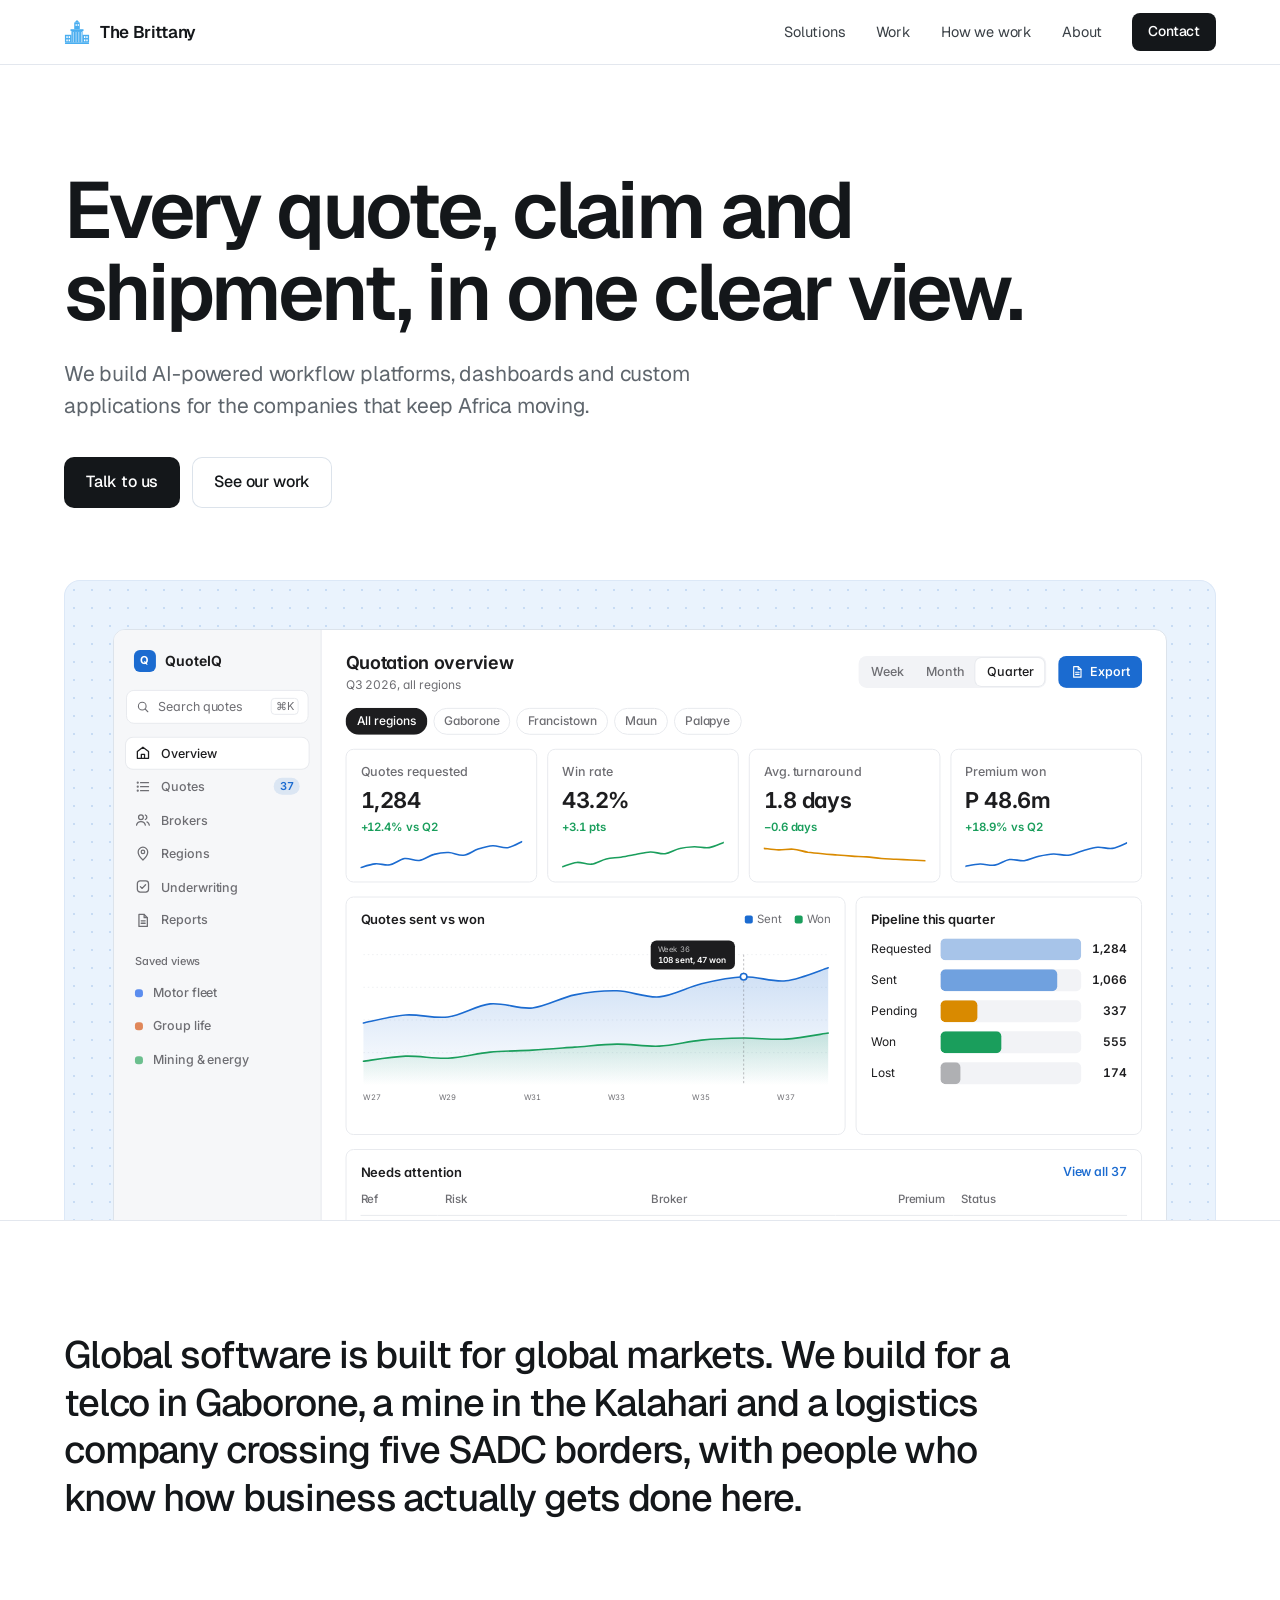
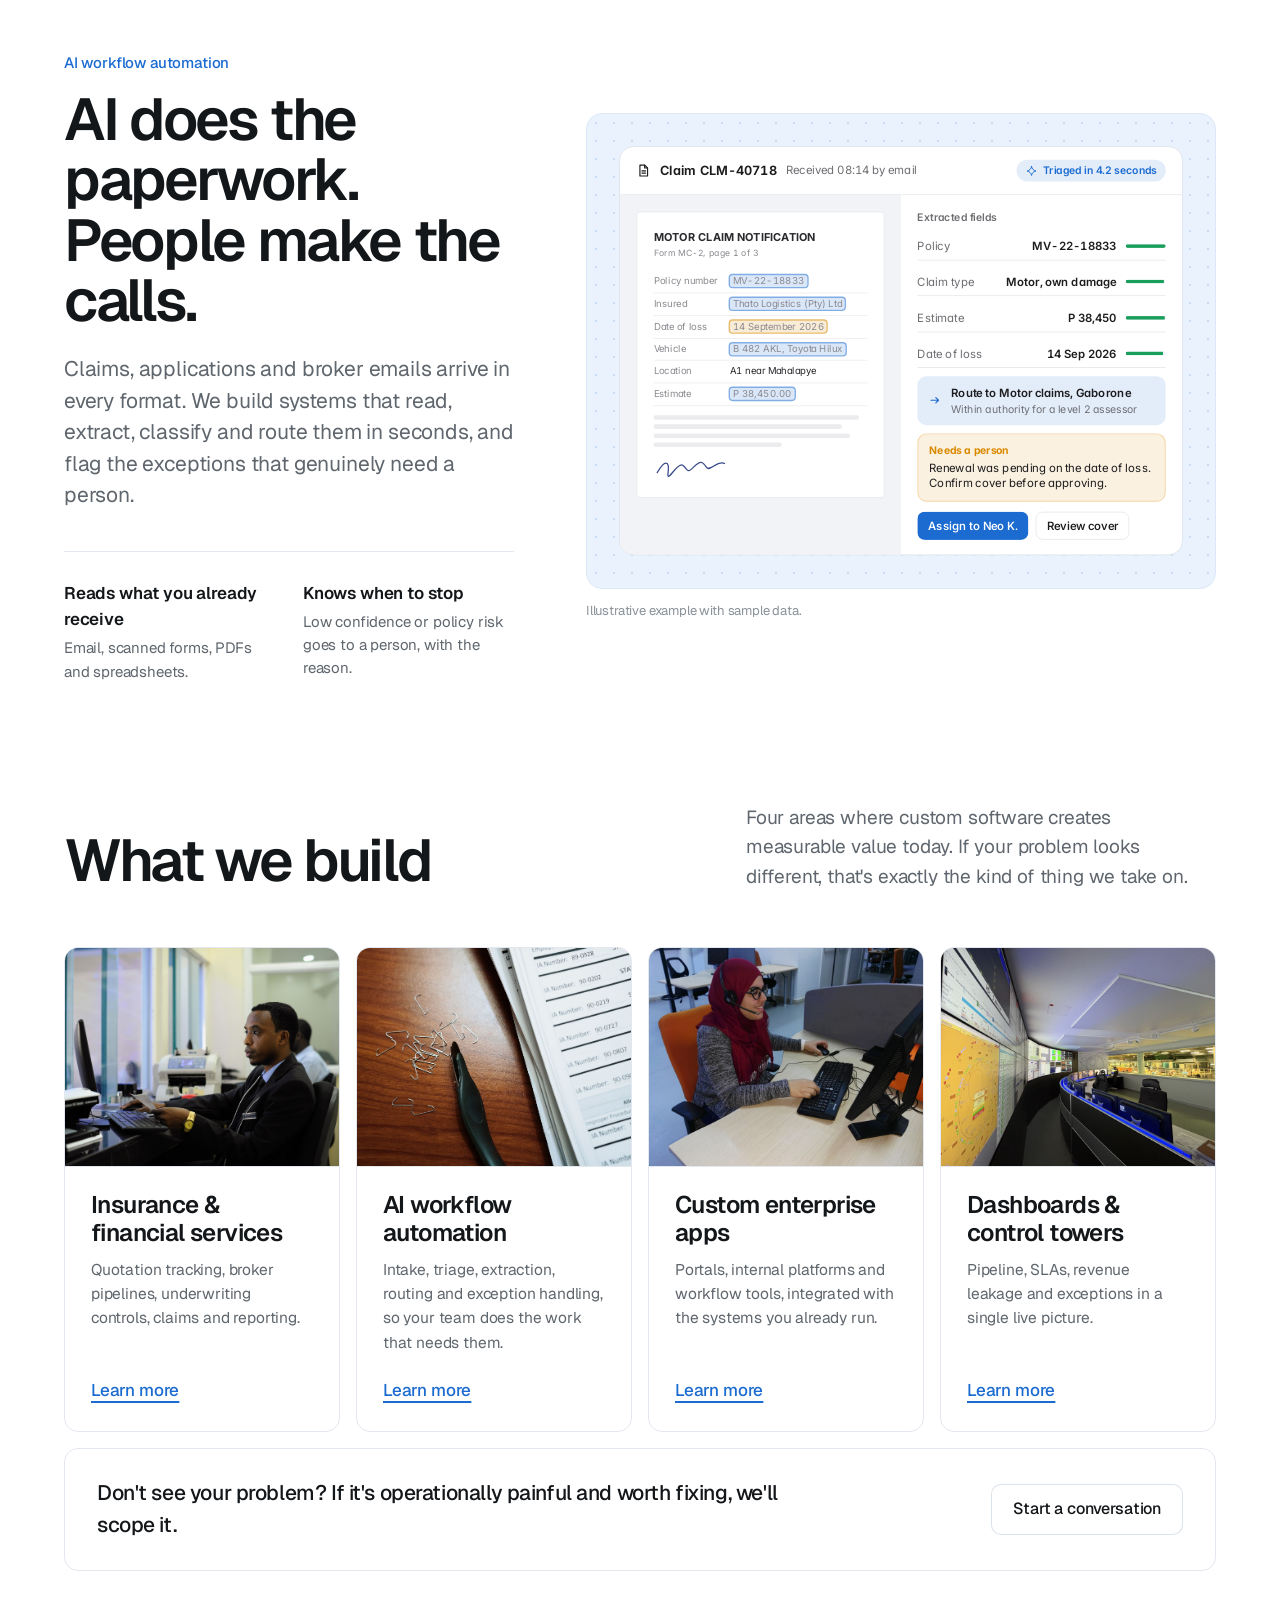
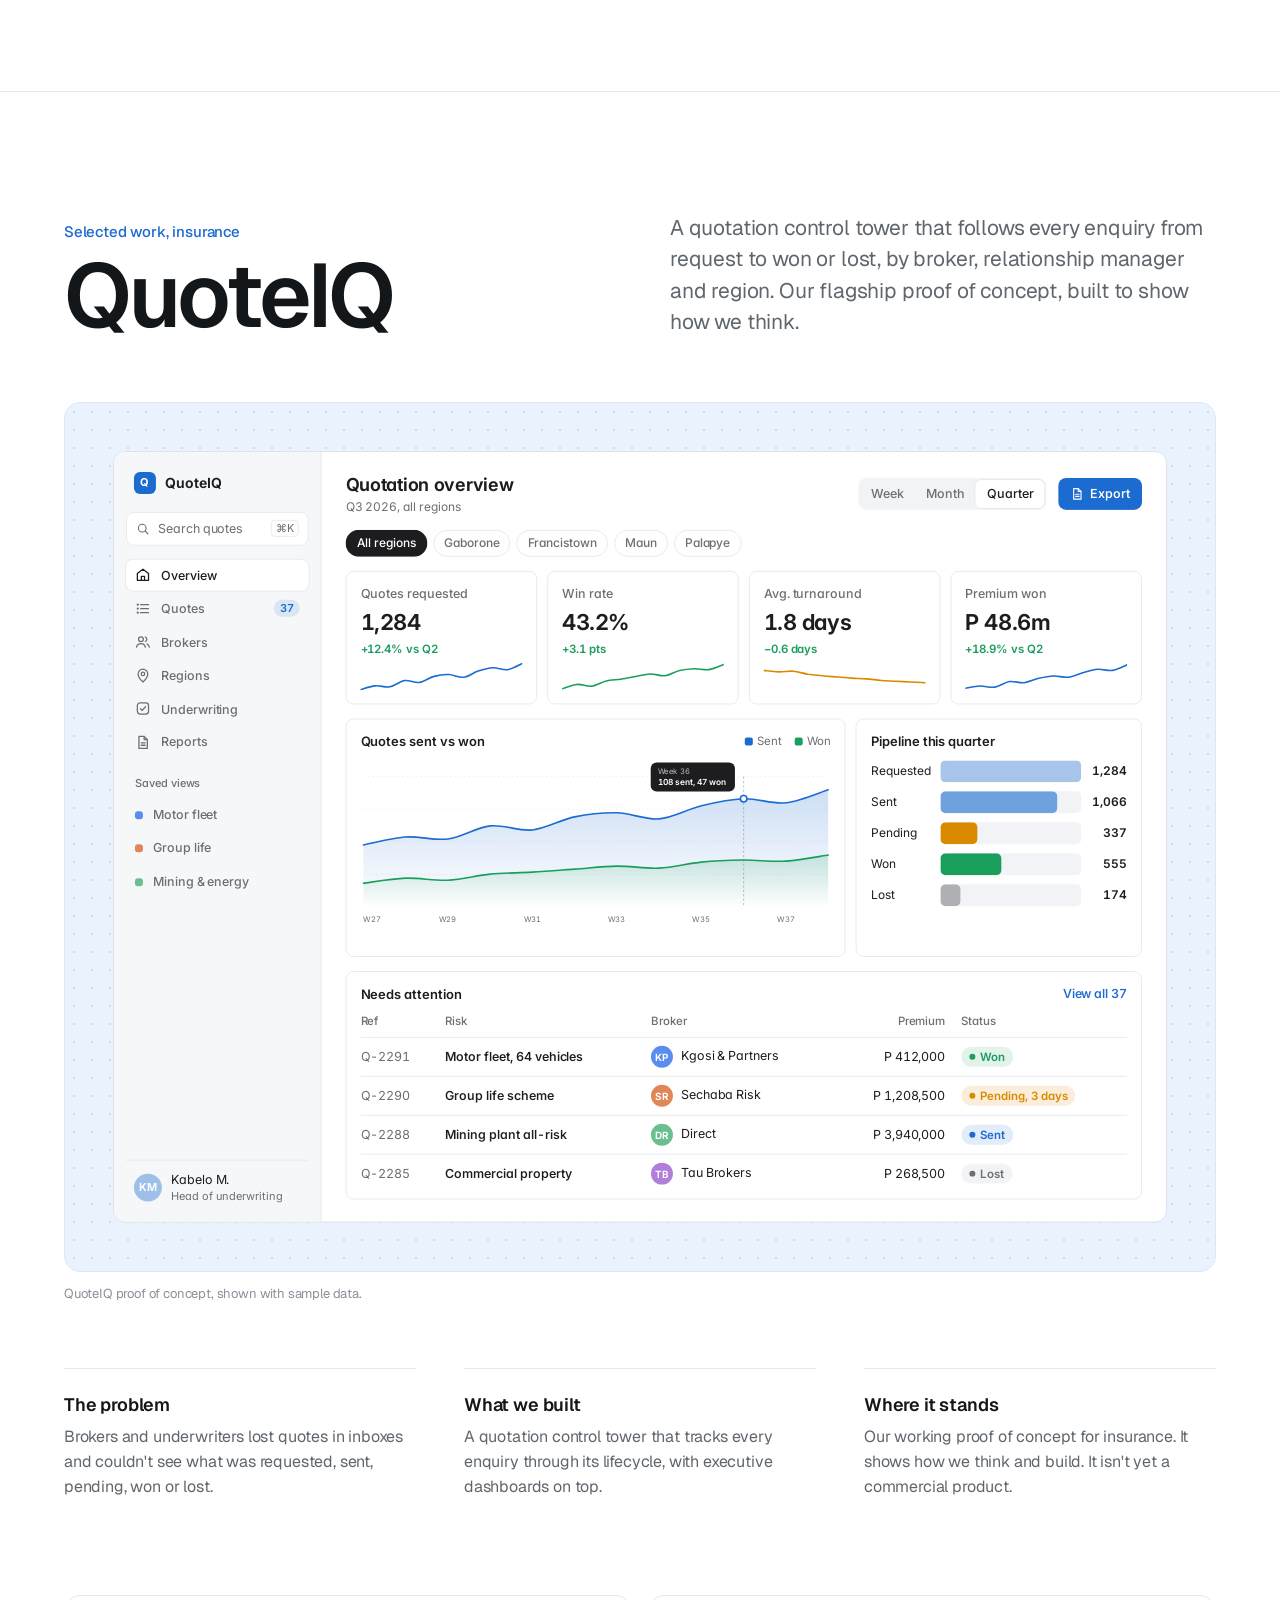
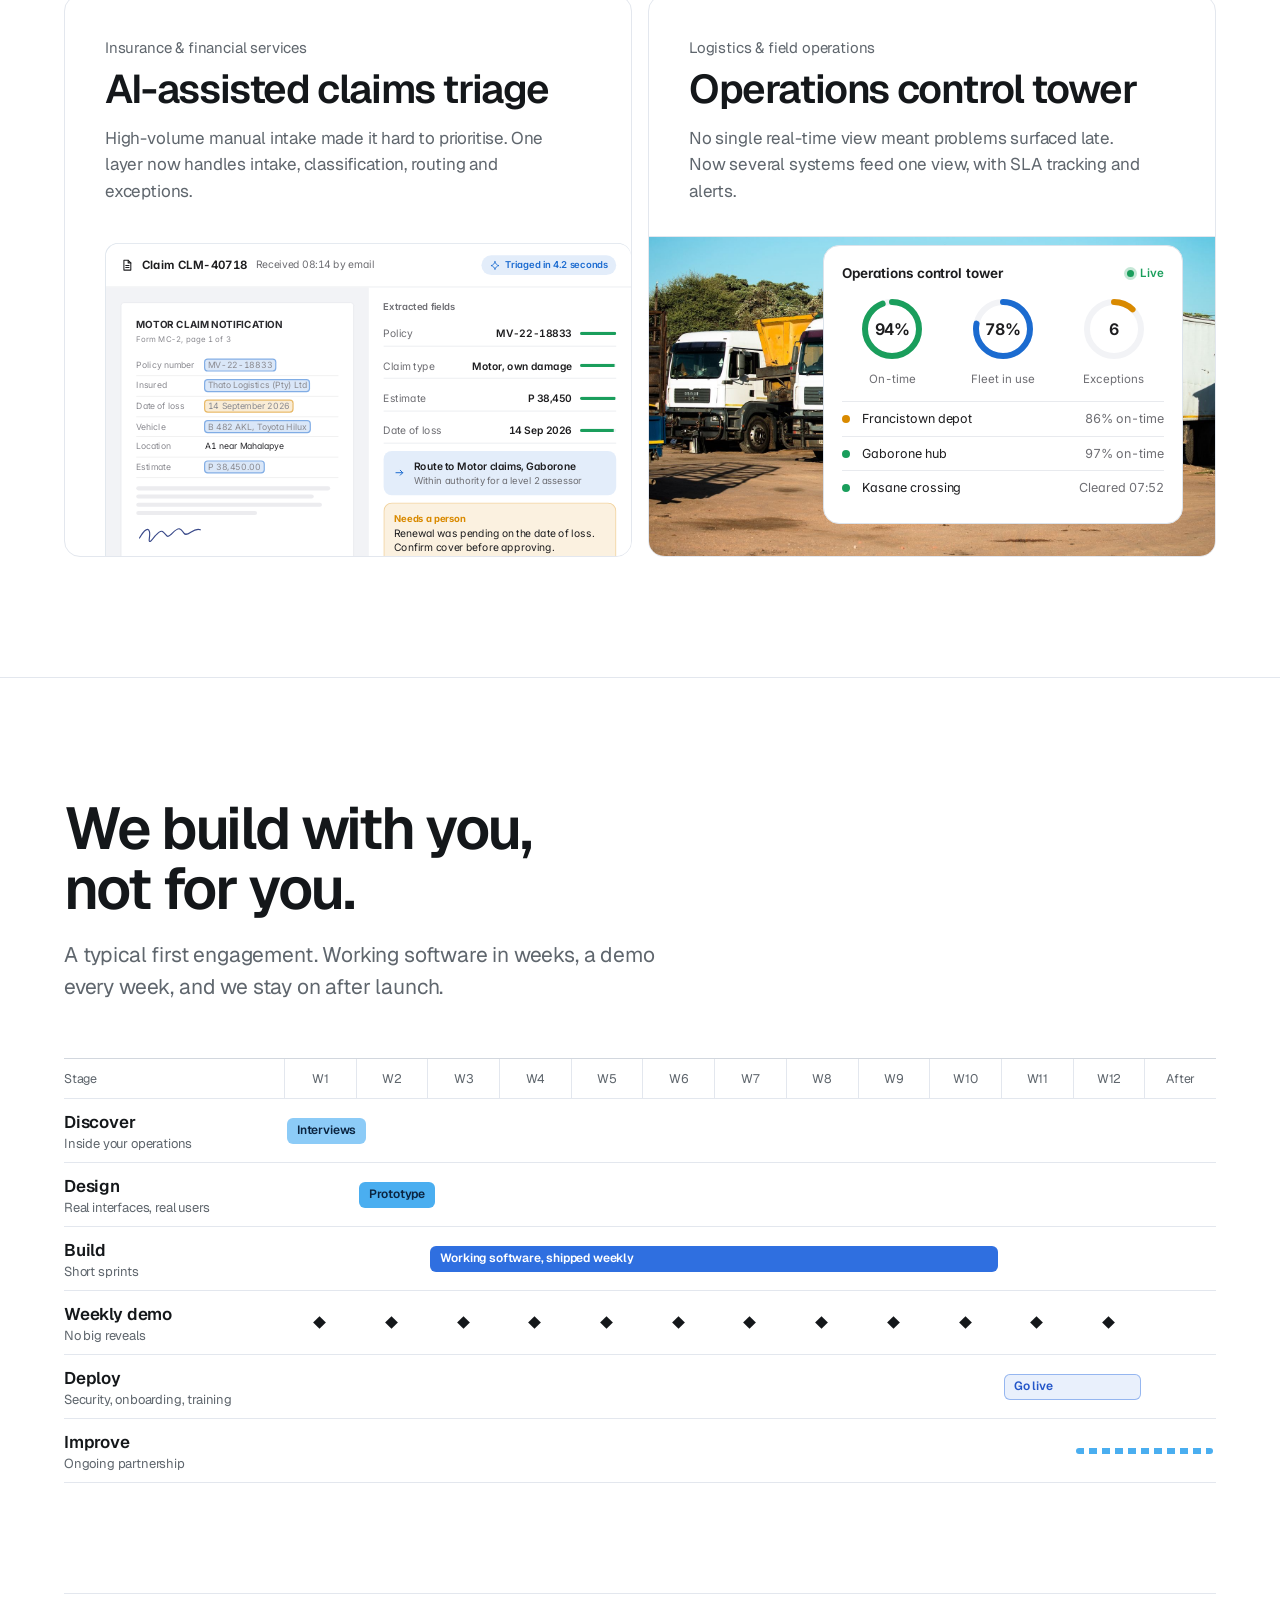
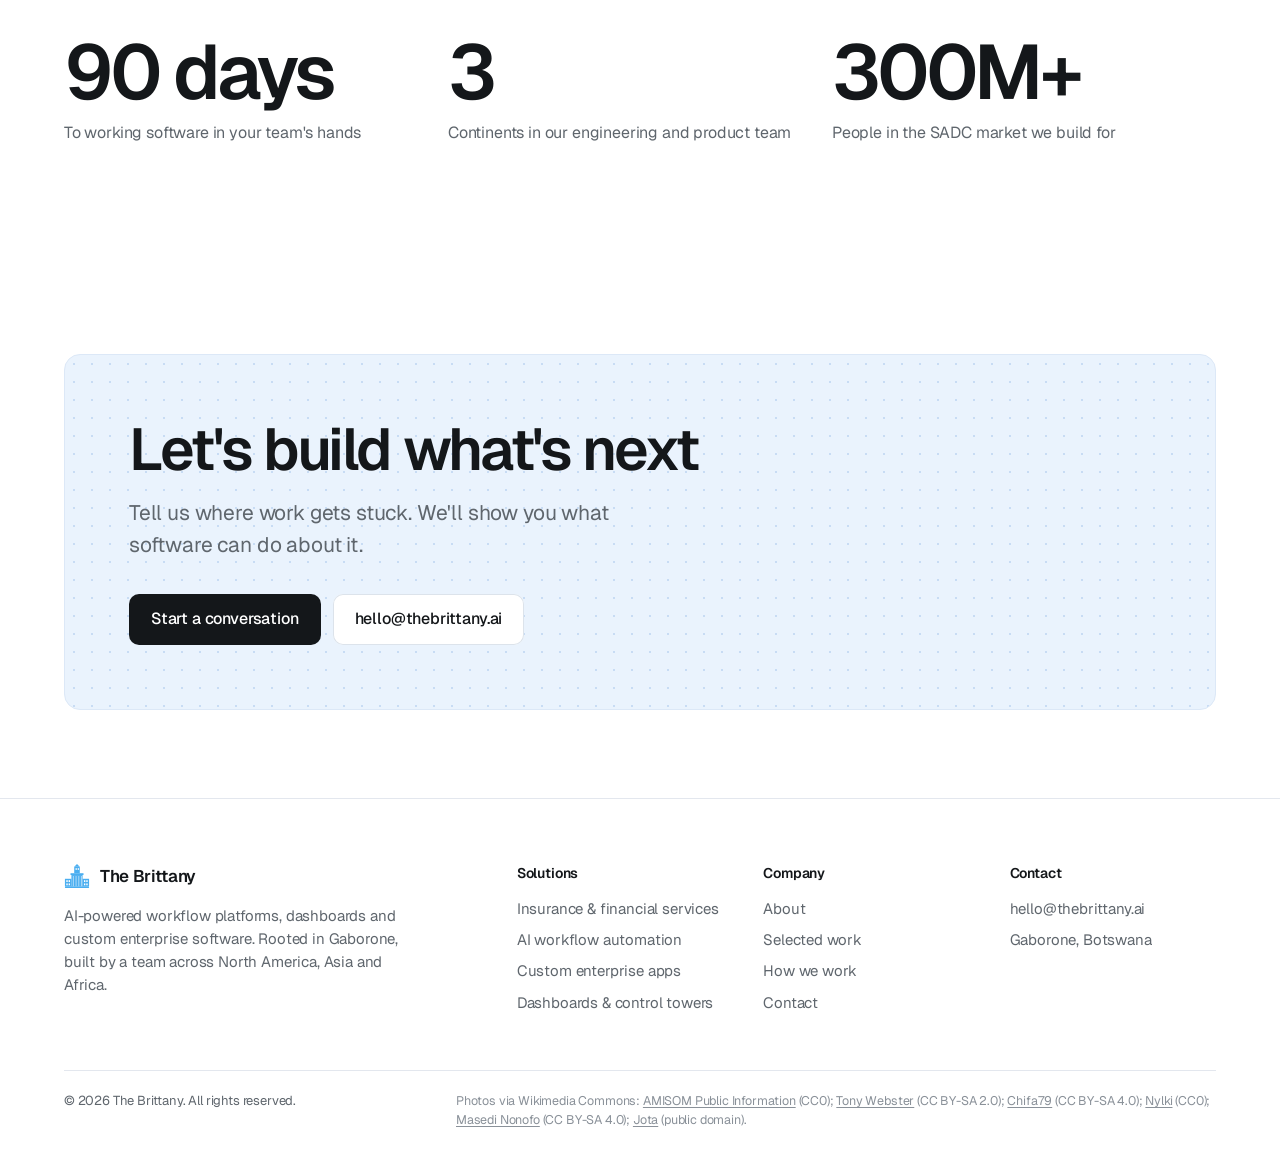
==== commit cdd34a92: "Remove unused border-post photo and its credit Co-Authored-By: Claude Opus 5.5 (1M context) <noreply" ====
--- a/index.html
+++ b/index.html
@@ -347,7 +347,7 @@
     </div>
     <div class="footer-bottom">
       <span>&copy; 2026 The Brittany. All rights reserved.</span>
-      <span class="credits">Photos via Wikimedia Commons: <a href="https://commons.wikimedia.org/wiki/File:2014_11_16_International_Somali_Banking_09_(15640555109).jpg">AMISOM Public Information</a> (CC0); <a href="https://commons.wikimedia.org/wiki/File:Staples,_Staple_Remover,_and_Paper_Documents_(45985597455).jpg">Tony Webster</a> (CC BY-SA 2.0); <a href="https://commons.wikimedia.org/wiki/File:Femme_au_travail_dans_un_centre_d%27appel.jpg">Chifa79</a> (CC BY-SA 4.0); <a href="https://commons.wikimedia.org/wiki/File:Control_room_of_BESSY_II,_2025-06-28.jpeg">Nylki</a> (CC0); <a href="https://commons.wikimedia.org/wiki/File:Truck_park_in_Ledumadumane.jpg">Masedi Nonofo</a> (CC BY-SA 4.0); <a href="https://commons.wikimedia.org/wiki/File:Gaborone,_Botswana_New_Development_CBD.jpg">Jota</a> (public domain); <a href="https://commons.wikimedia.org/wiki/File:Buitepos_border_post.jpg">Hp.Baumeler</a> (CC BY-SA 4.0).</span>
+      <span class="credits">Photos via Wikimedia Commons: <a href="https://commons.wikimedia.org/wiki/File:2014_11_16_International_Somali_Banking_09_(15640555109).jpg">AMISOM Public Information</a> (CC0); <a href="https://commons.wikimedia.org/wiki/File:Staples,_Staple_Remover,_and_Paper_Documents_(45985597455).jpg">Tony Webster</a> (CC BY-SA 2.0); <a href="https://commons.wikimedia.org/wiki/File:Femme_au_travail_dans_un_centre_d%27appel.jpg">Chifa79</a> (CC BY-SA 4.0); <a href="https://commons.wikimedia.org/wiki/File:Control_room_of_BESSY_II,_2025-06-28.jpeg">Nylki</a> (CC0); <a href="https://commons.wikimedia.org/wiki/File:Truck_park_in_Ledumadumane.jpg">Masedi Nonofo</a> (CC BY-SA 4.0); <a href="https://commons.wikimedia.org/wiki/File:Gaborone,_Botswana_New_Development_CBD.jpg">Jota</a> (public domain).</span>
     </div>
   </div>
 </footer>
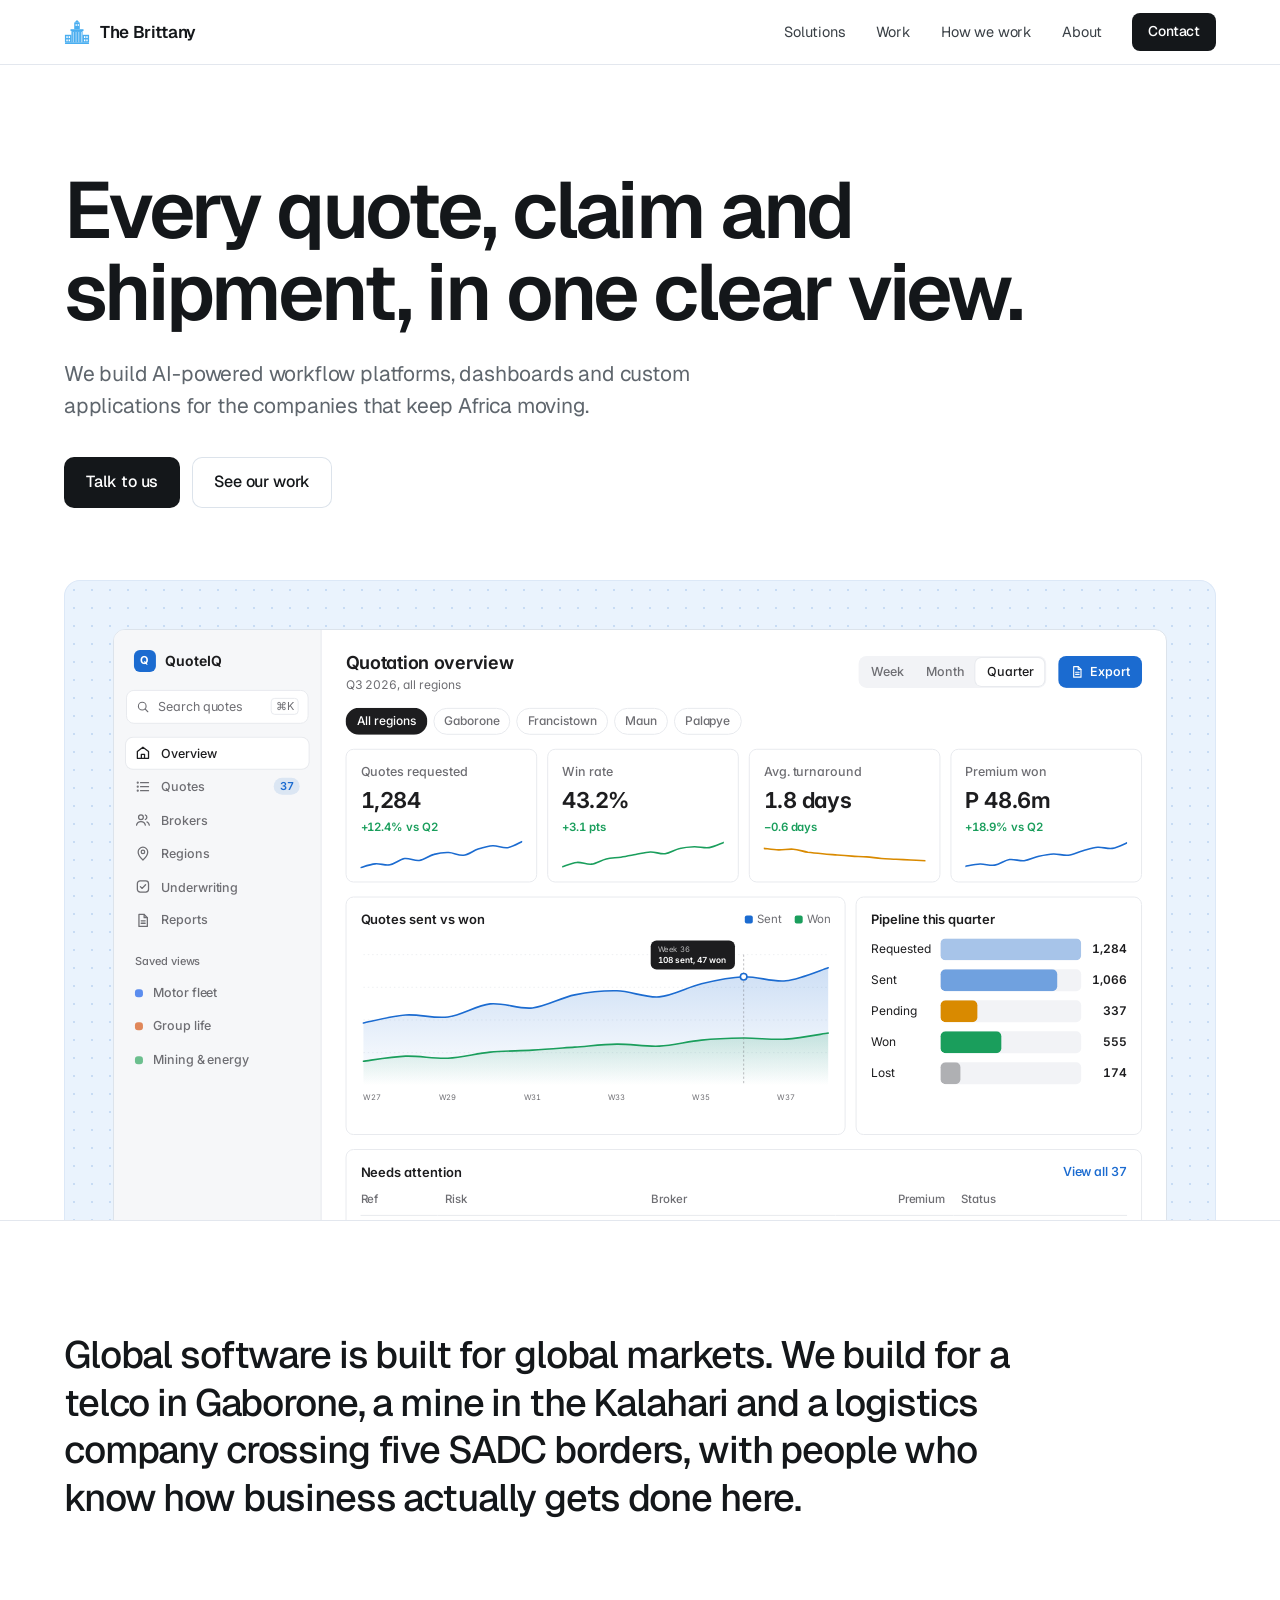
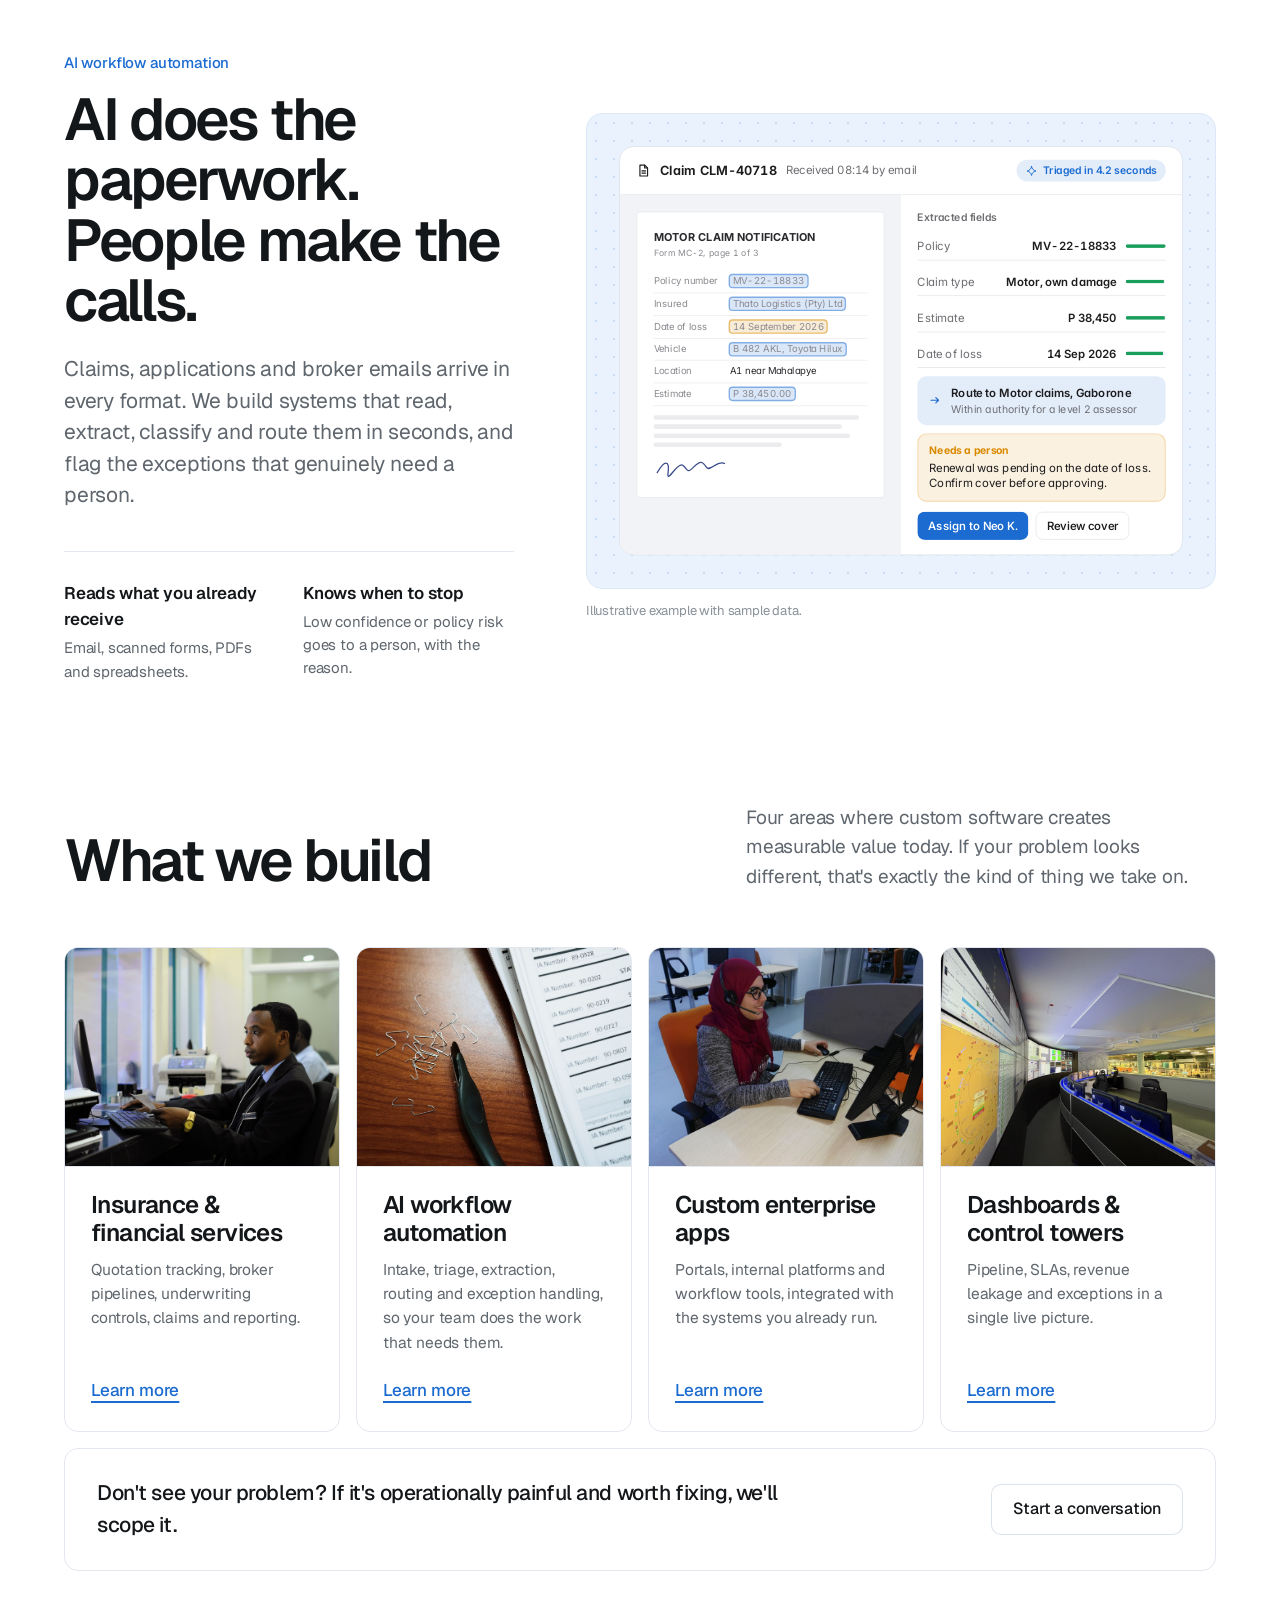
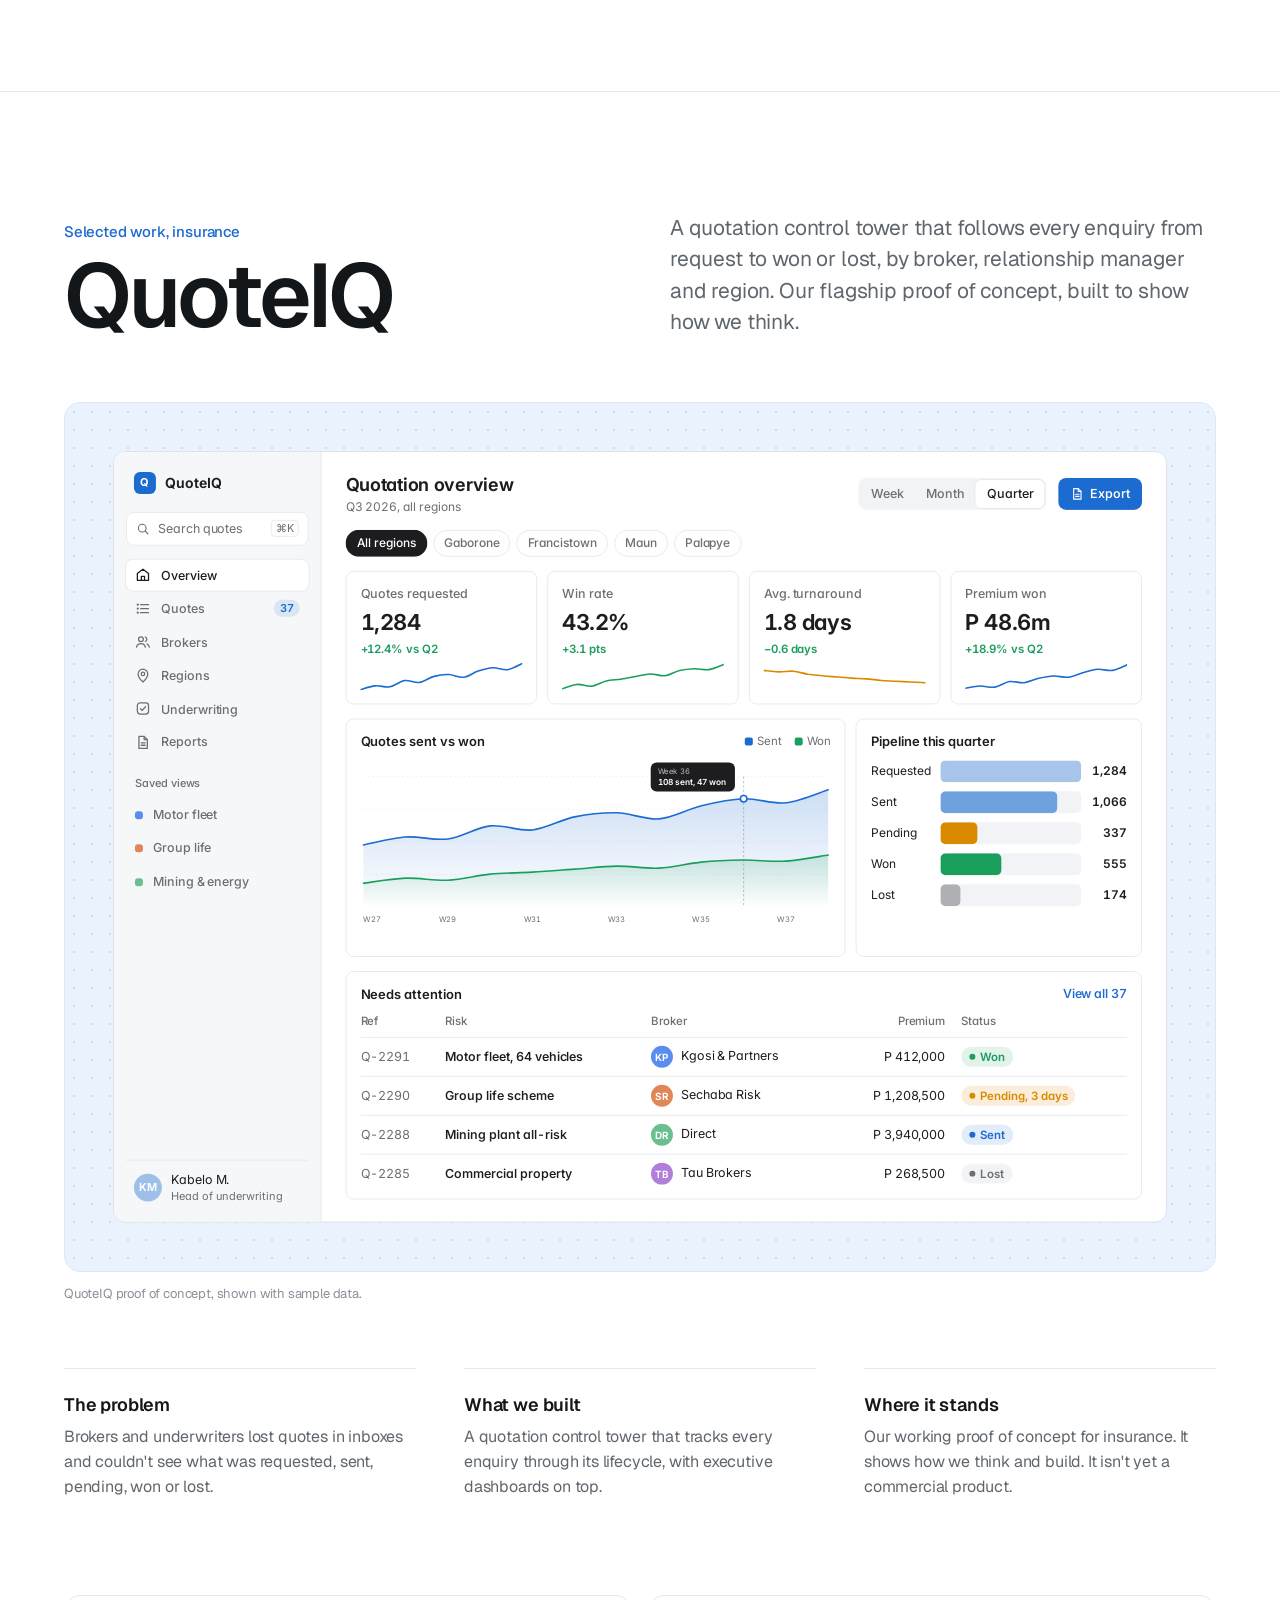
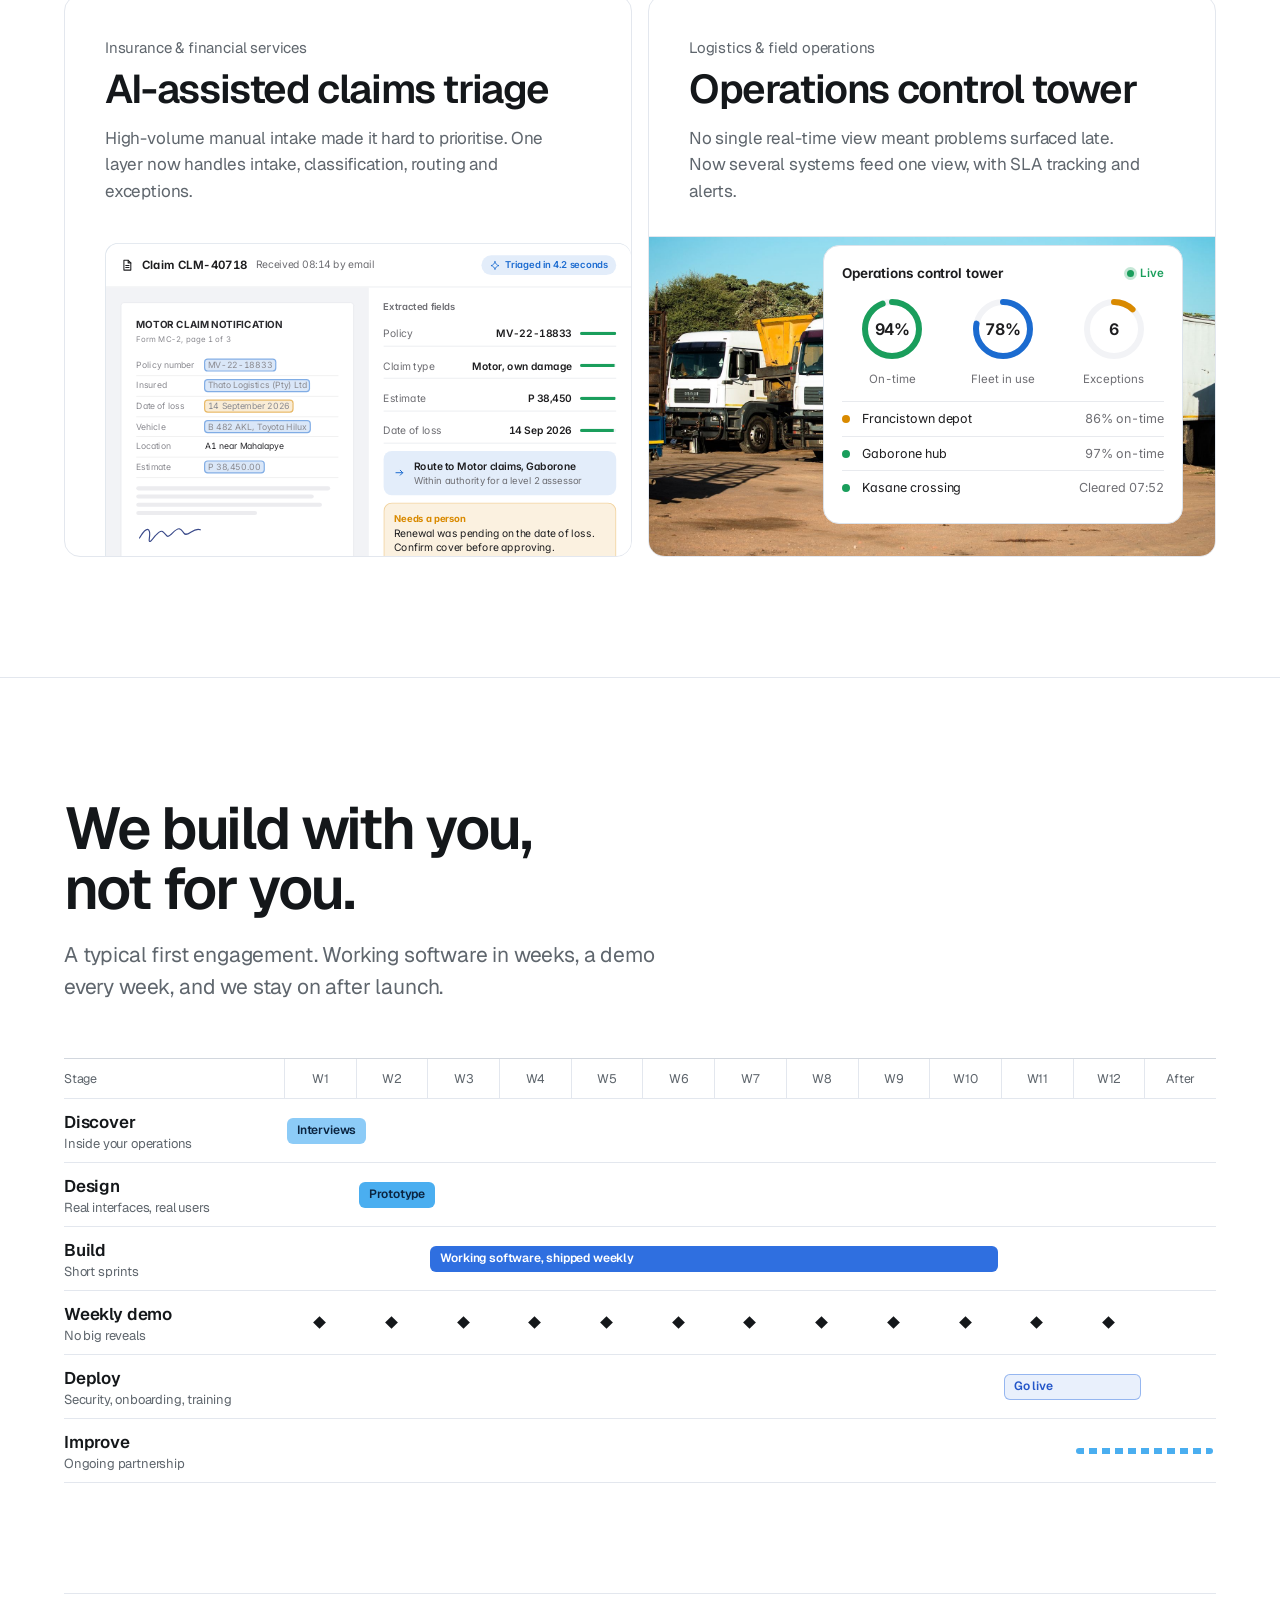
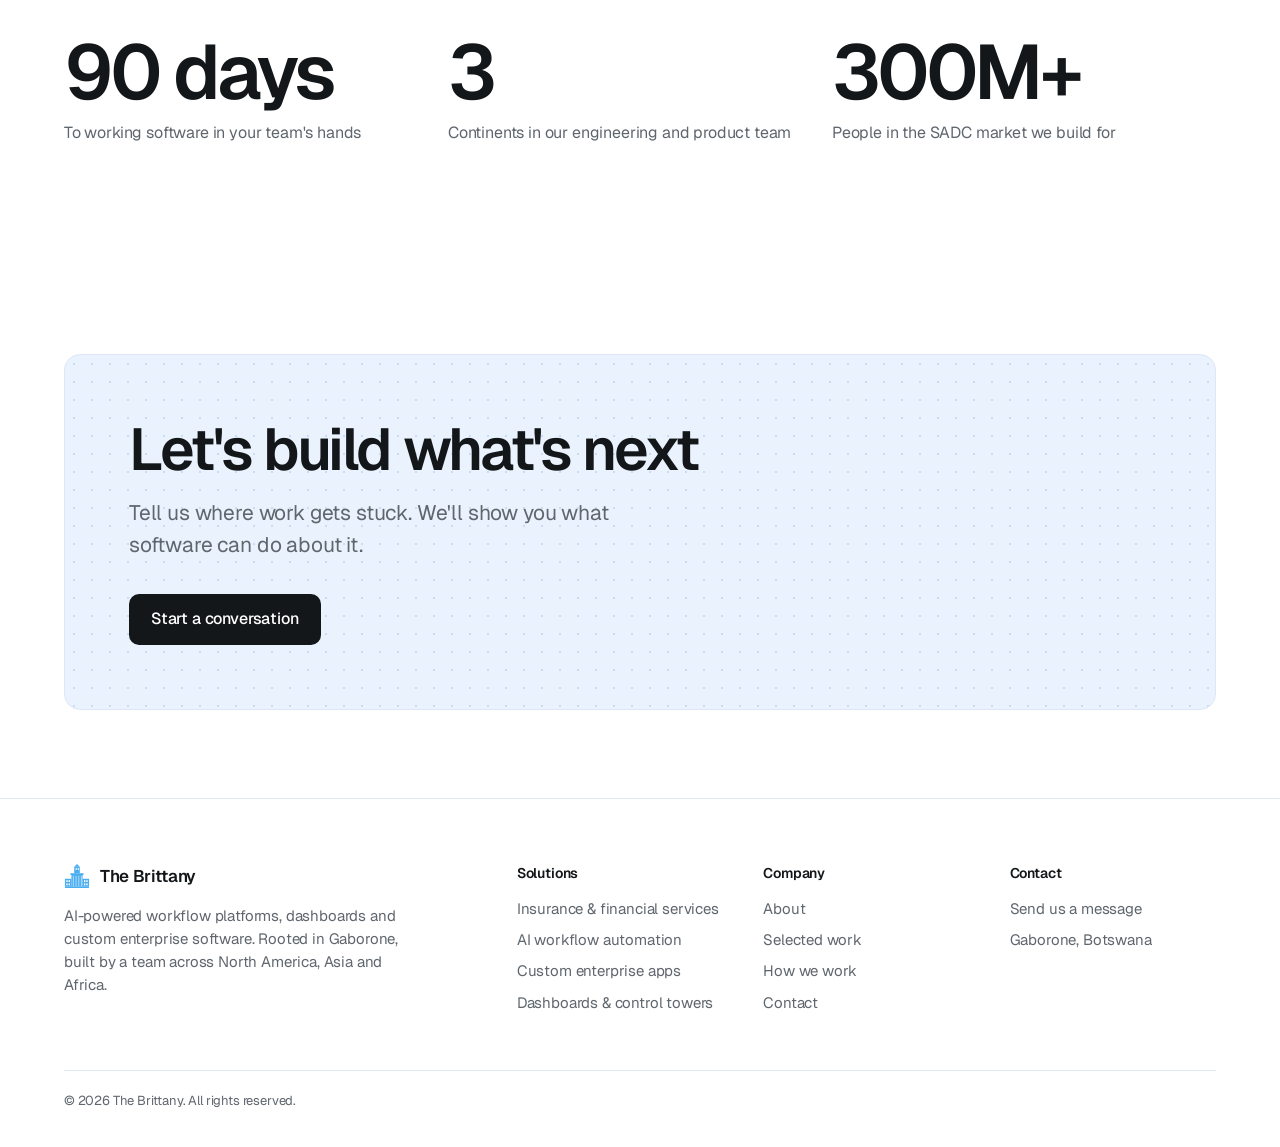
==== commit 682b0537: "Point contact links to the form and drop footer photo credits Remove every mention of hello@thebritt" ====
--- a/index.html
+++ b/index.html
@@ -333,7 +333,7 @@
   <div class="container">
     <div class="panel cta-panel">
       <div><h2 class="h1">Let's build what's next</h2><p class="lead">Tell us where work gets stuck. We'll show you what software can do about it.</p></div>
-      <div class="actions"><a class="btn" href="/contact/">Start a conversation</a><a class="btn btn-outline" href="mailto:hello@thebrittany.ai">hello@thebrittany.ai</a></div>
+      <div class="actions"><a class="btn" href="/contact/">Start a conversation</a></div>
     </div>
   </div>
 </section>
@@ -343,11 +343,10 @@
       <div><a class="logo" href="/"><svg class="mark" width="26" height="26" viewBox="0 0 28 28" aria-hidden="true"><rect x="1" y="25" width="26" height="2" rx=".5" fill="currentColor"/><rect x="1" y="17" width="7" height="8" fill="currentColor"/><rect x="2.5" y="18.5" width="1.5" height="2" fill="#fff" opacity="1"/><rect x="5" y="18.5" width="1.5" height="2" fill="#fff" opacity="1"/><rect x="2.5" y="22" width="1.5" height="2" fill="#fff" opacity="1"/><rect x="5" y="22" width="1.5" height="2" fill="#fff" opacity="1"/><rect x="20" y="17" width="7" height="8" fill="currentColor"/><rect x="21.5" y="18.5" width="1.5" height="2" fill="#fff" opacity="1"/><rect x="24" y="18.5" width="1.5" height="2" fill="#fff" opacity="1"/><rect x="21.5" y="22" width="1.5" height="2" fill="#fff" opacity="1"/><rect x="24" y="22" width="1.5" height="2" fill="#fff" opacity="1"/><rect x="8" y="13" width="12" height="12" fill="currentColor"/><rect x="9.5" y="14" width="1.2" height="11" fill="#fff" opacity="0.5"/><rect x="12.4" y="14" width="1.2" height="11" fill="#fff" opacity="0.5"/><rect x="15.3" y="14" width="1.2" height="11" fill="#fff" opacity="0.5"/><rect x="18.2" y="14" width="1.2" height="11" fill="#fff" opacity="0.5"/><rect x="7" y="11" width="14" height="2" fill="currentColor"/><rect x="11" y="4" width="6" height="7" fill="currentColor"/><rect x="12.5" y="5.5" width="1.2" height="2" fill="#fff" opacity="1"/><rect x="14.8" y="5.5" width="1.2" height="2" fill="#fff" opacity="1"/><polygon points="14,1 17,4 11,4" fill="currentColor"/></svg><span>The Brittany</span></a><p style="max-width:340px">AI-powered workflow platforms, dashboards and custom enterprise software. Rooted in Gaborone, built by a team across North America, Asia and Africa.</p></div>
       <div><h4>Solutions</h4><a href="/solutions/insurance-financial/">Insurance &amp; financial services</a><a href="/solutions/ai-workflow-automation/">AI workflow automation</a><a href="/solutions/custom-enterprise-apps/">Custom enterprise apps</a><a href="/solutions/dashboards-control-towers/">Dashboards &amp; control towers</a></div>
       <div><h4>Company</h4><a href="/about/">About</a><a href="/#work">Selected work</a><a href="/#how">How we work</a><a href="/contact/">Contact</a></div>
-      <div><h4>Contact</h4><a href="mailto:hello@thebrittany.ai">hello@thebrittany.ai</a><span>Gaborone, Botswana</span></div>
+      <div><h4>Contact</h4><a href="/contact/">Send us a message</a><span>Gaborone, Botswana</span></div>
     </div>
     <div class="footer-bottom">
       <span>&copy; 2026 The Brittany. All rights reserved.</span>
-      <span class="credits">Photos via Wikimedia Commons: <a href="https://commons.wikimedia.org/wiki/File:2014_11_16_International_Somali_Banking_09_(15640555109).jpg">AMISOM Public Information</a> (CC0); <a href="https://commons.wikimedia.org/wiki/File:Staples,_Staple_Remover,_and_Paper_Documents_(45985597455).jpg">Tony Webster</a> (CC BY-SA 2.0); <a href="https://commons.wikimedia.org/wiki/File:Femme_au_travail_dans_un_centre_d%27appel.jpg">Chifa79</a> (CC BY-SA 4.0); <a href="https://commons.wikimedia.org/wiki/File:Control_room_of_BESSY_II,_2025-06-28.jpeg">Nylki</a> (CC0); <a href="https://commons.wikimedia.org/wiki/File:Truck_park_in_Ledumadumane.jpg">Masedi Nonofo</a> (CC BY-SA 4.0); <a href="https://commons.wikimedia.org/wiki/File:Gaborone,_Botswana_New_Development_CBD.jpg">Jota</a> (public domain).</span>
     </div>
   </div>
 </footer>
--- a/styles.css
+++ b/styles.css
@@ -248,6 +248,7 @@
 .form-field input:focus,.form-field select:focus,.form-field textarea:focus{outline:2px solid var(--blue-deep);outline-offset:0;border-color:transparent}
 .form-field .hint{font-size:13px;color:var(--grey-2)}
 .form-field .err{font-size:13.5px;color:#C2362B}
+.form-error{font-size:14.5px;color:#C2362B;background:#FDF1F0;border:1px solid #F4CFCB;border-radius:10px;padding:12px 14px;margin-bottom:14px}
 .form-note{font-size:13.5px;color:var(--grey-2);margin-top:14px}
 .form-success .tick{width:48px;height:48px;border-radius:50%;background:var(--panel);border:1px solid var(--panel-line);color:var(--blue-ink);display:grid;place-items:center;margin-bottom:20px}
 .form-success .h2{margin-bottom:12px}
@@ -265,8 +266,6 @@
 .footer-grid a.logo{display:flex}
 .footer-grid a:hover{color:var(--fg)}
 .footer-bottom{margin-top:48px;padding-top:20px;border-top:1px solid var(--line);display:flex;justify-content:space-between;gap:32px;font-size:13px}
-.credits{max-width:760px;color:var(--grey-2);font-size:12.5px}
-.credits a{text-decoration:underline;text-underline-offset:2px}
 
 /* ---------- responsive ---------- */
 @media (max-width:1080px){
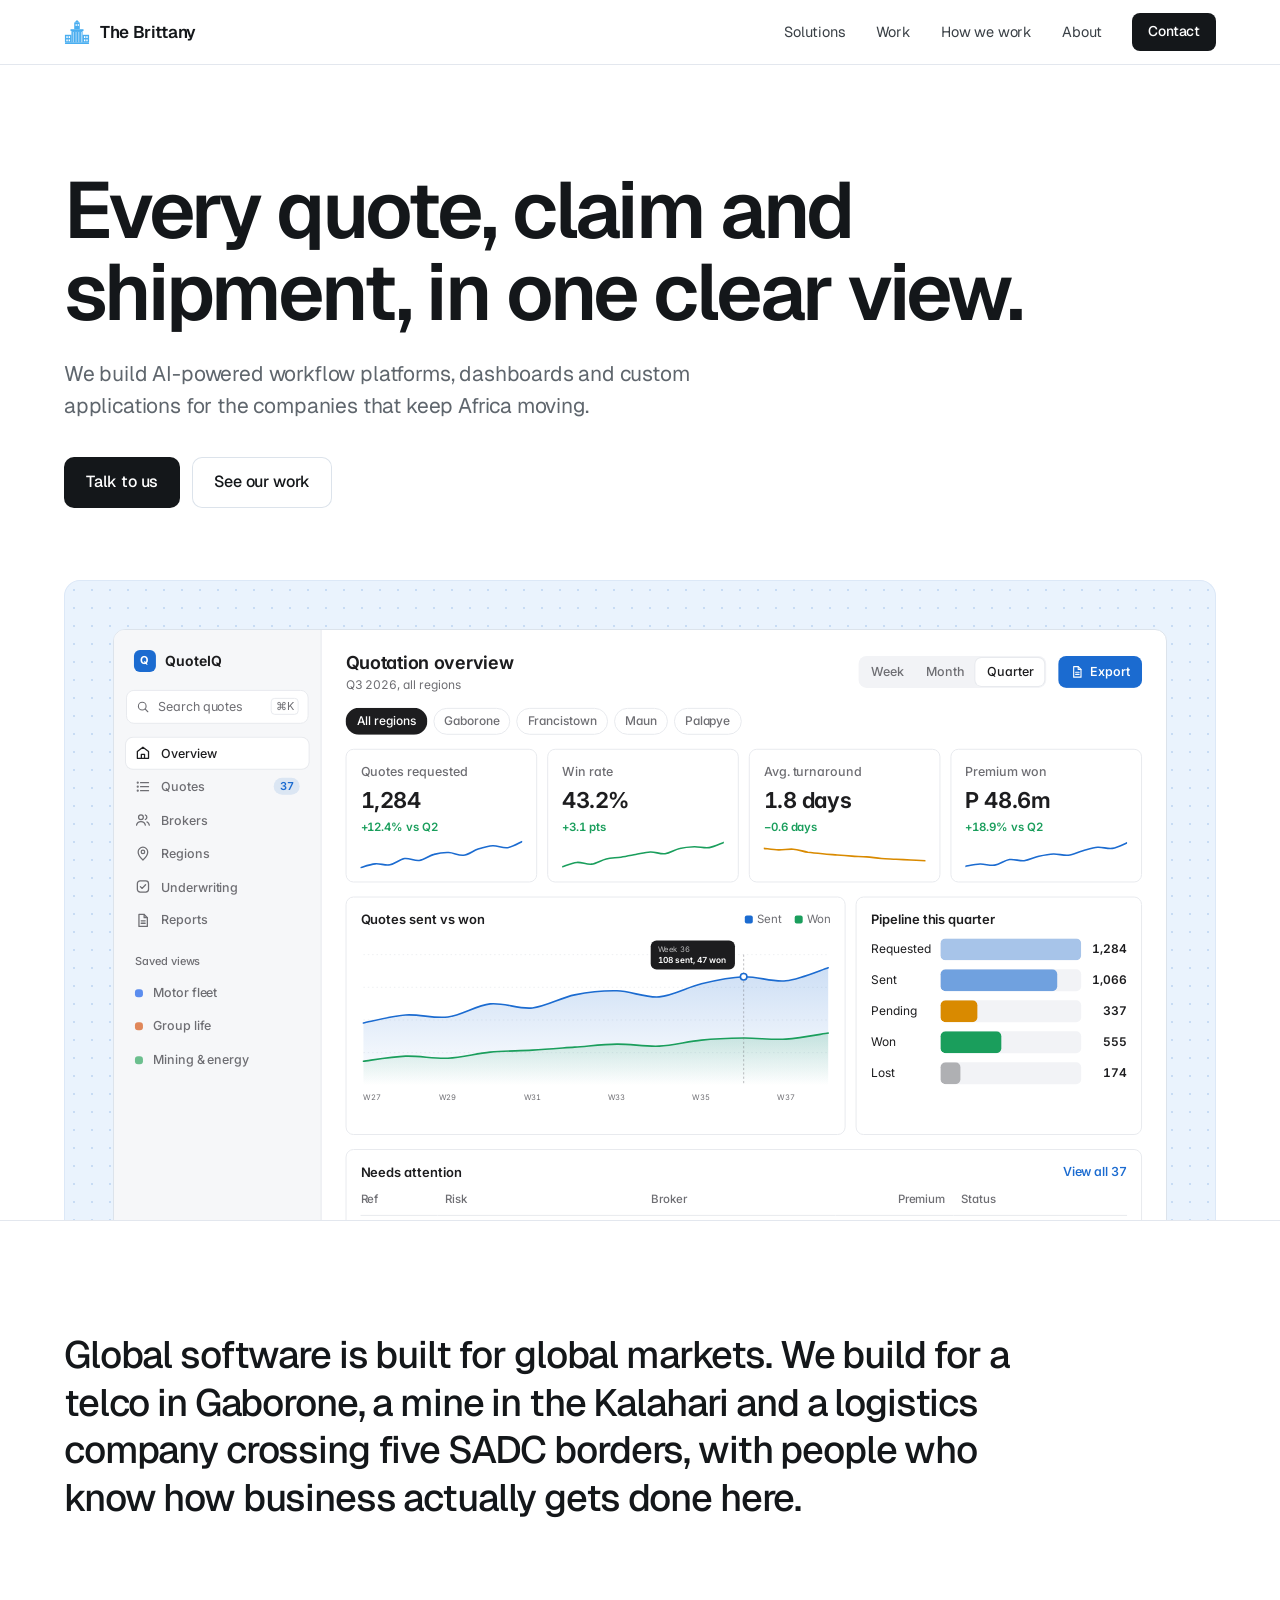
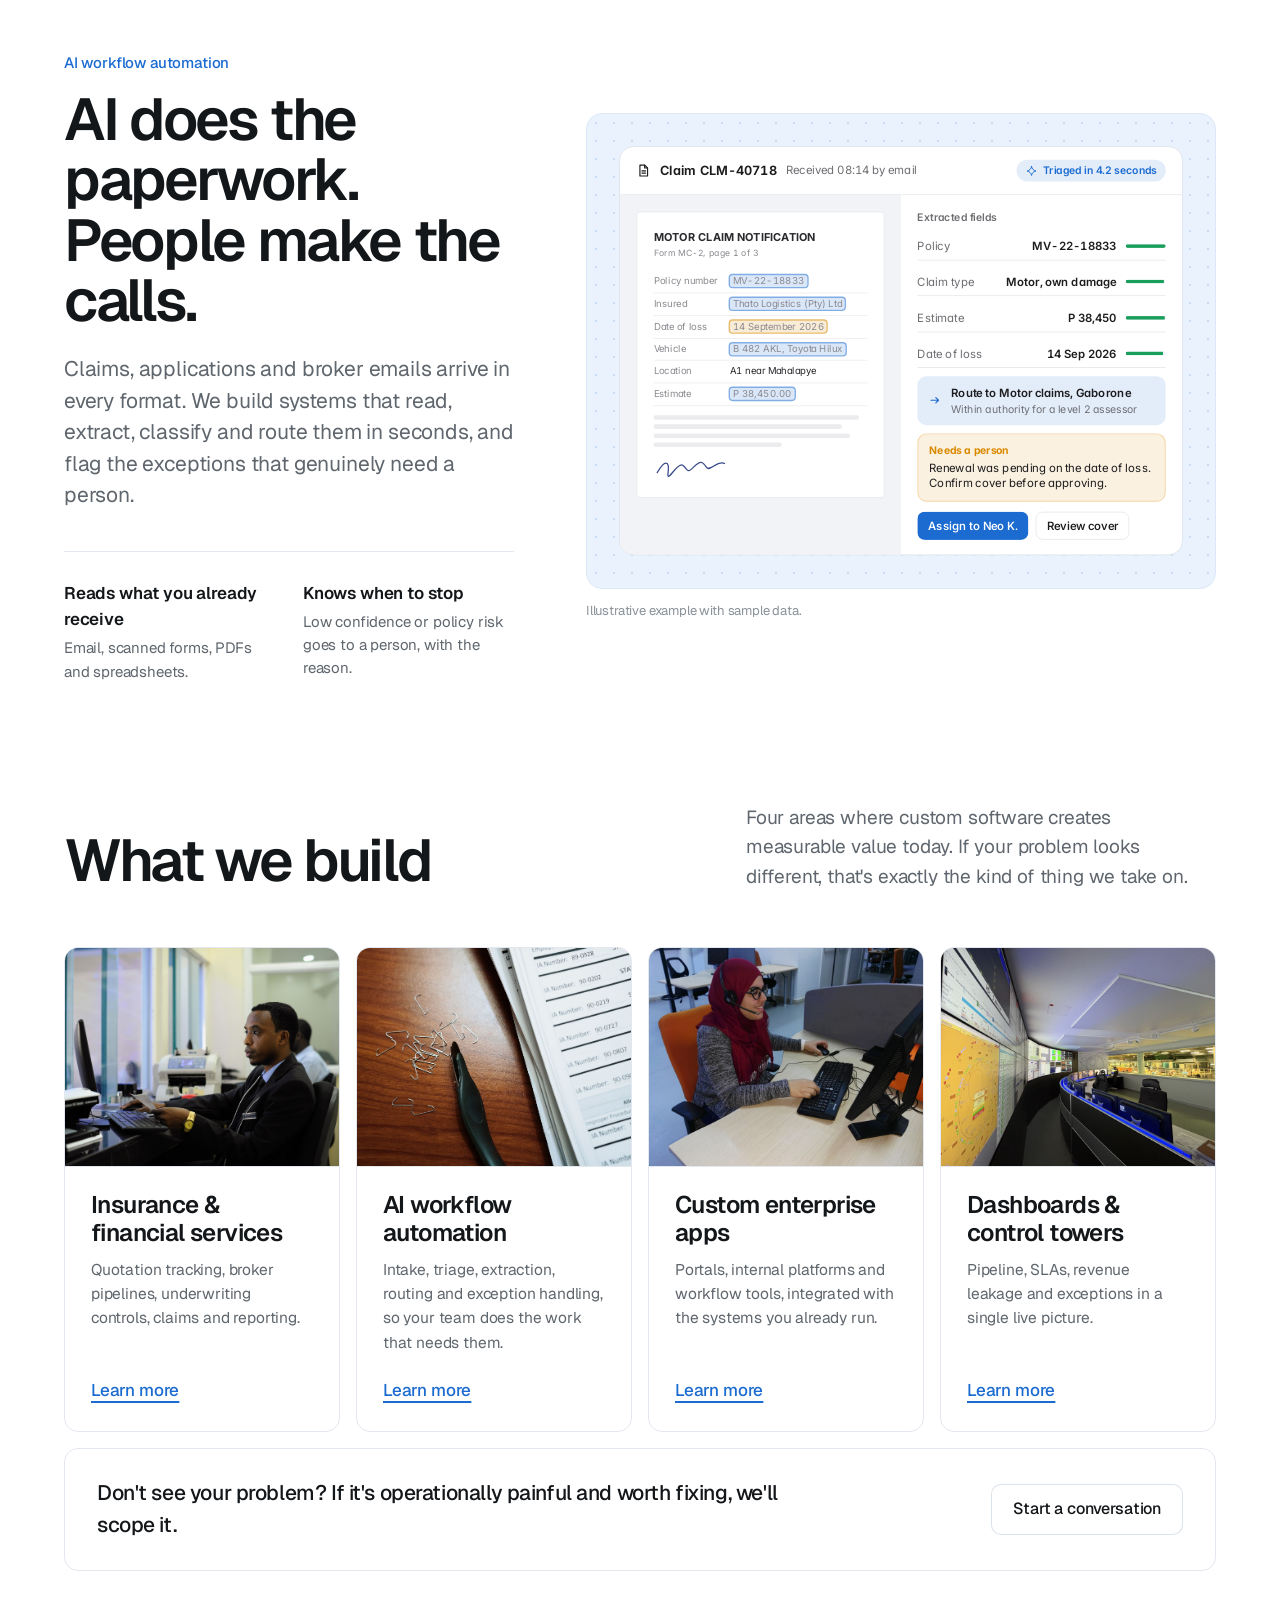
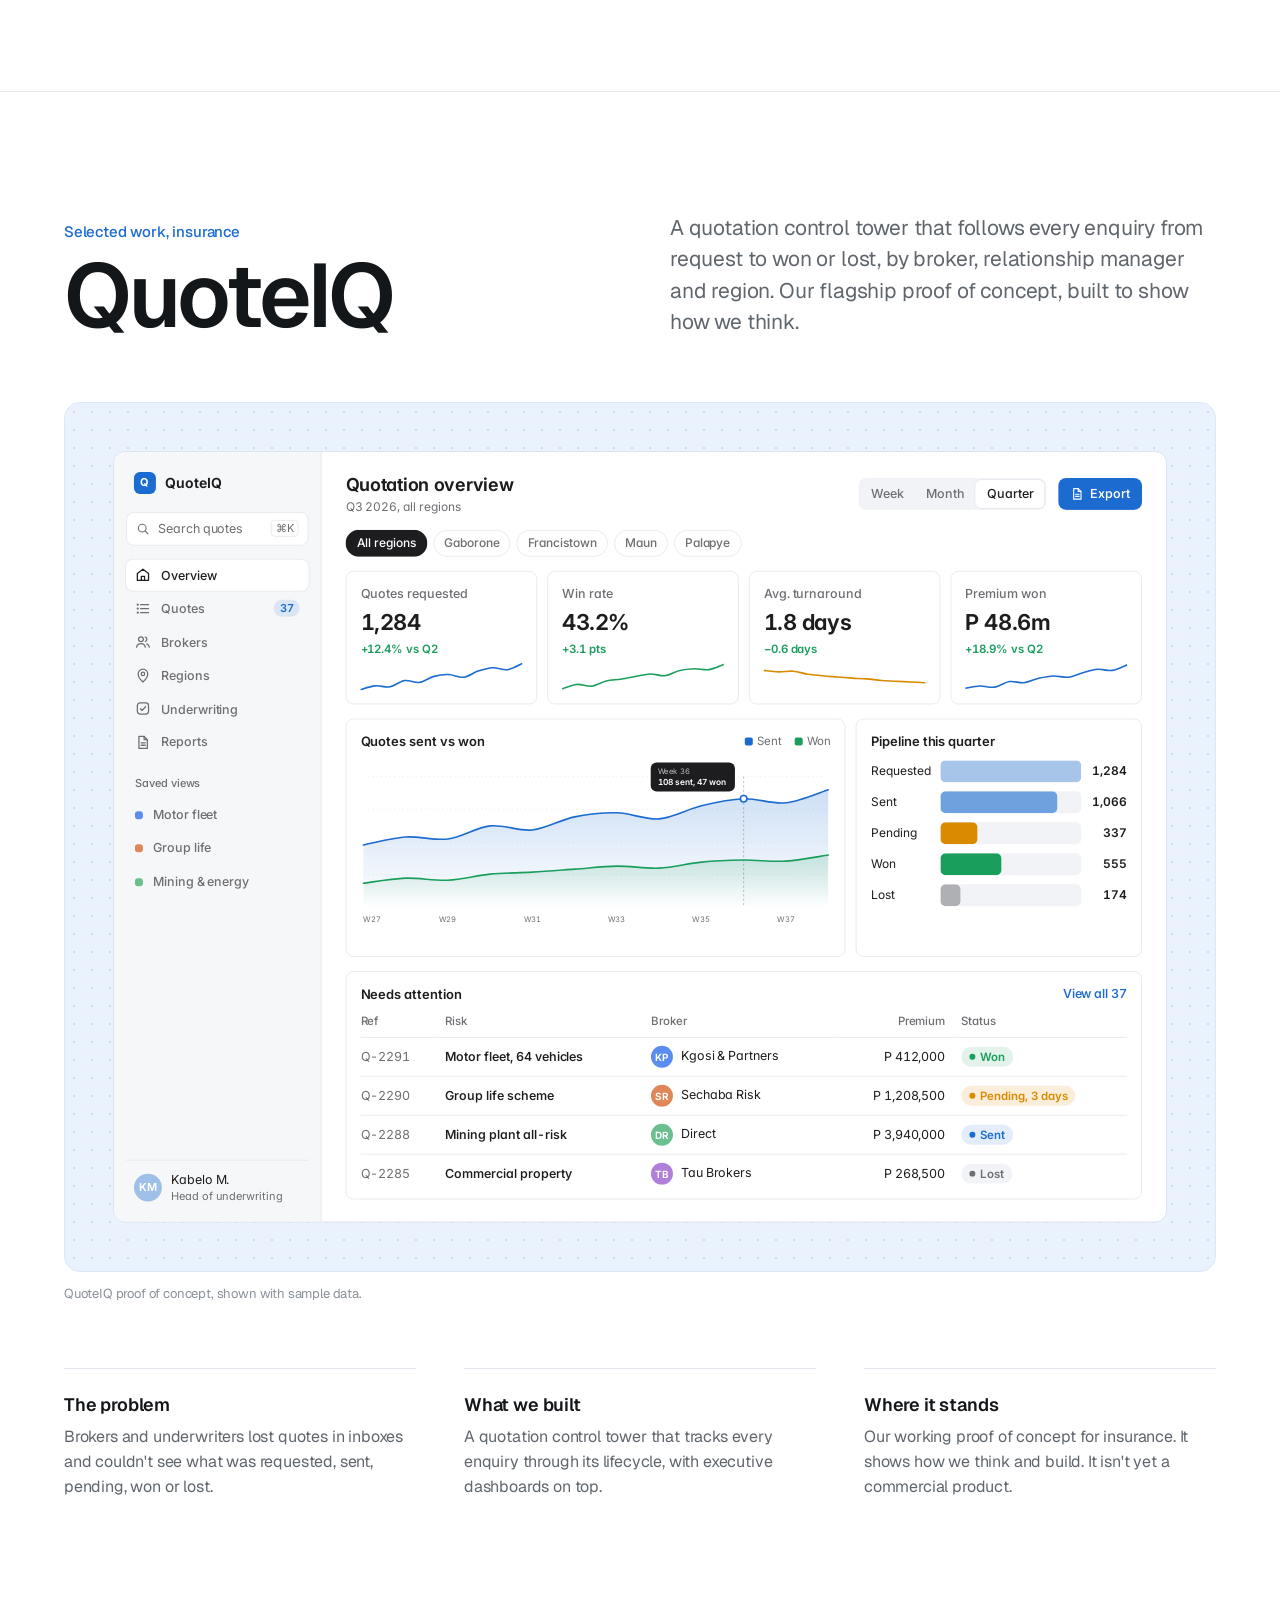
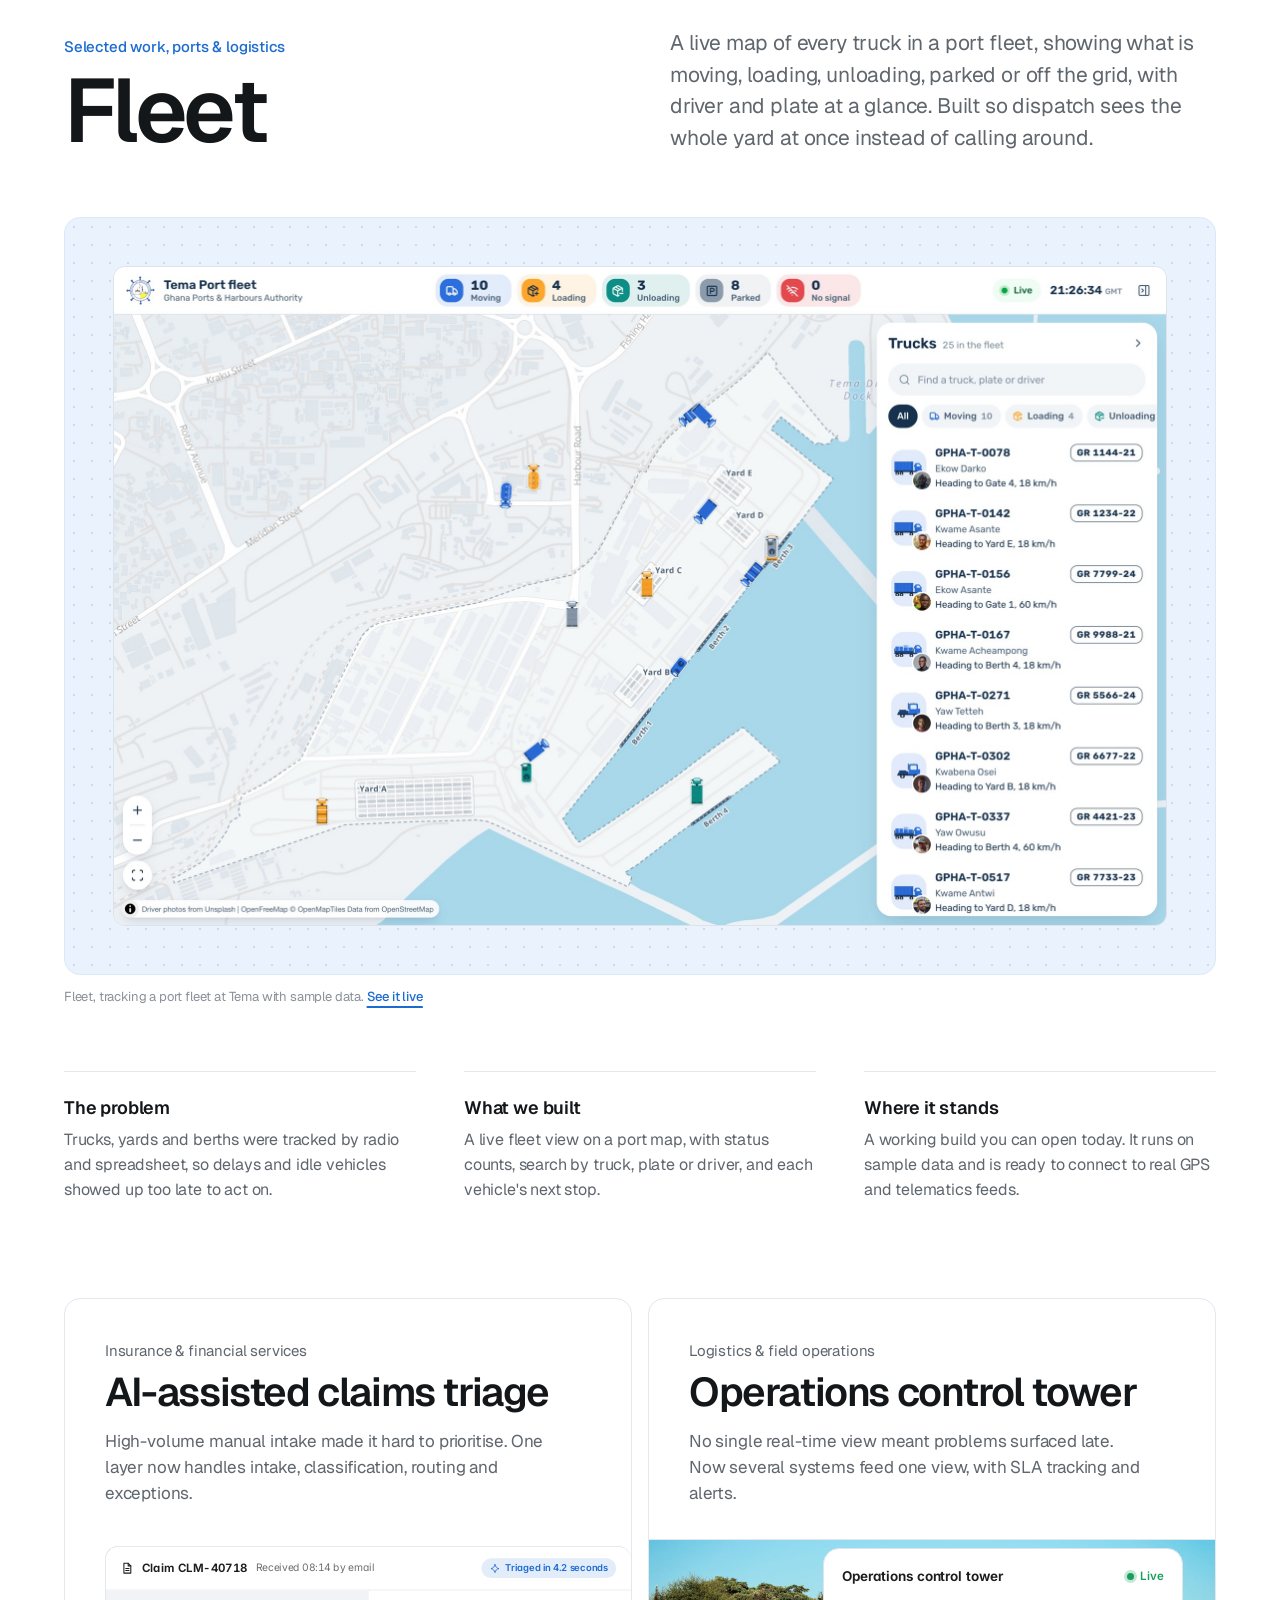
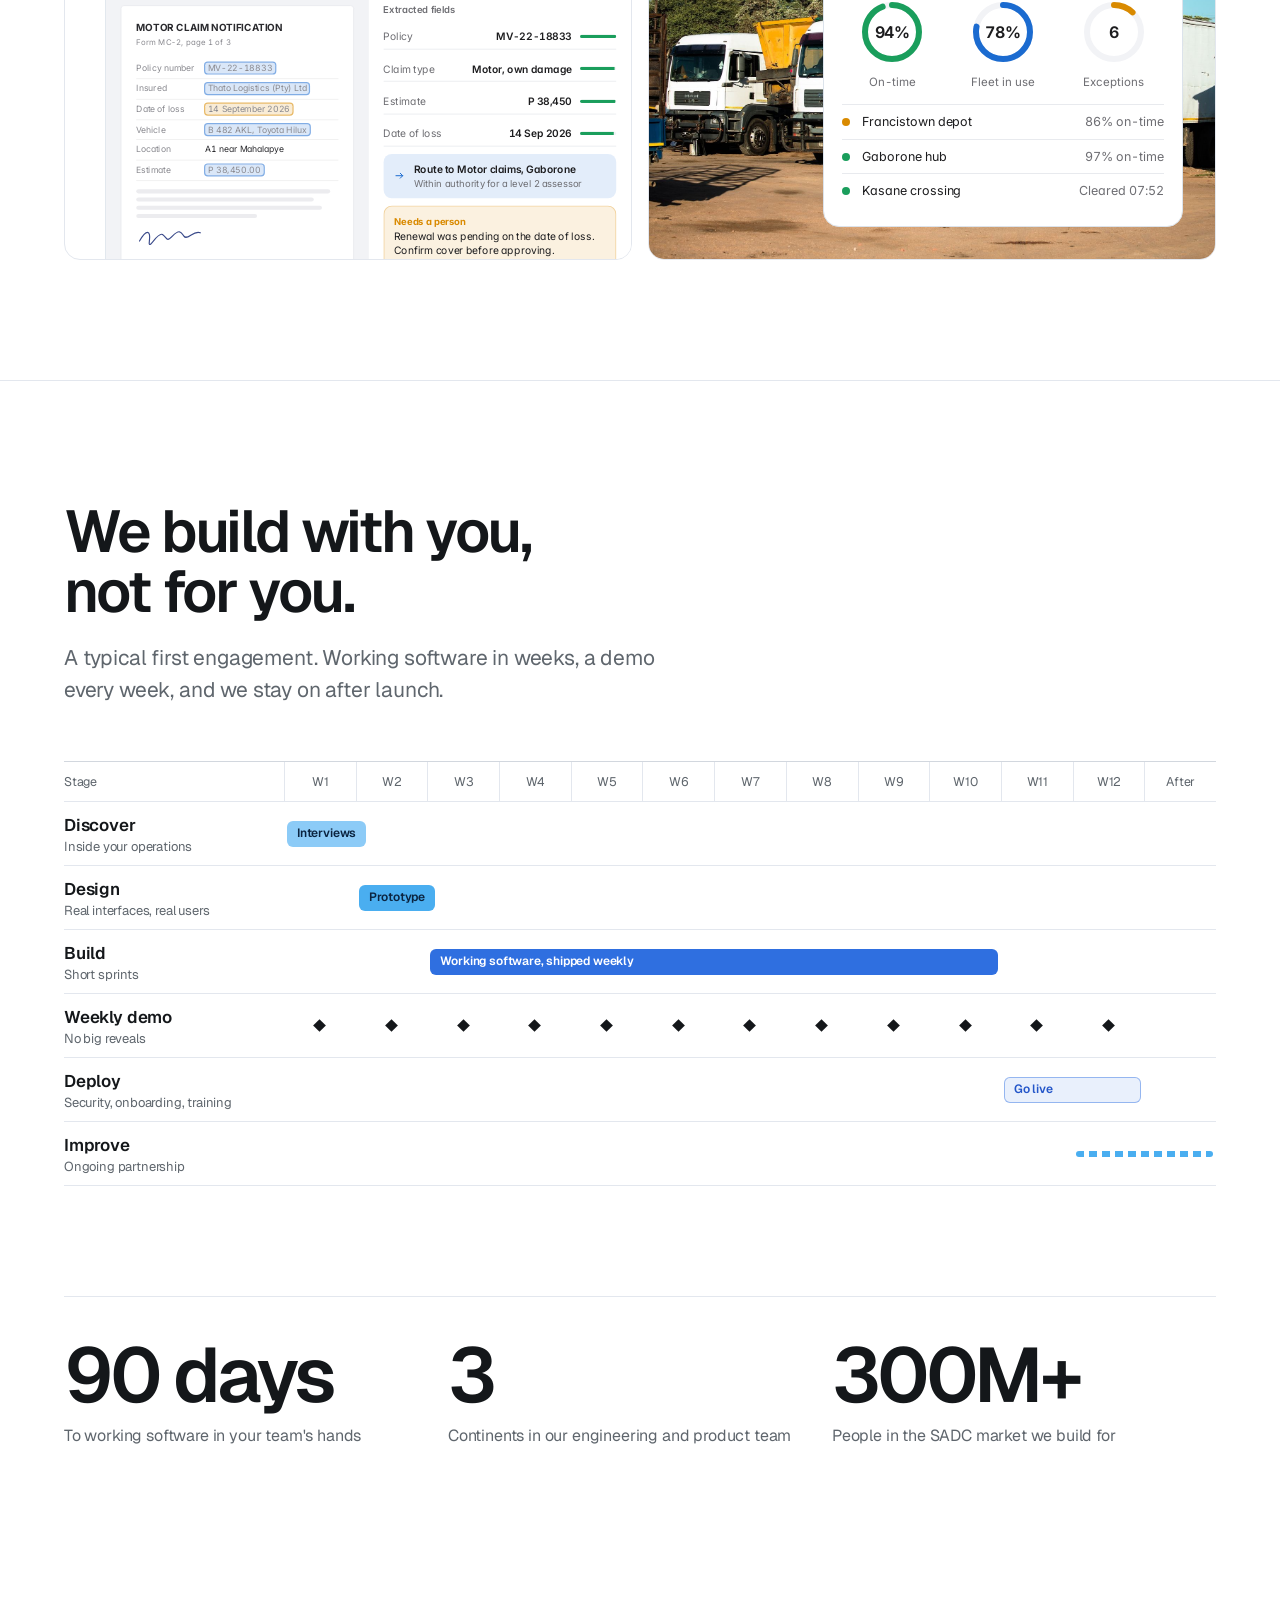
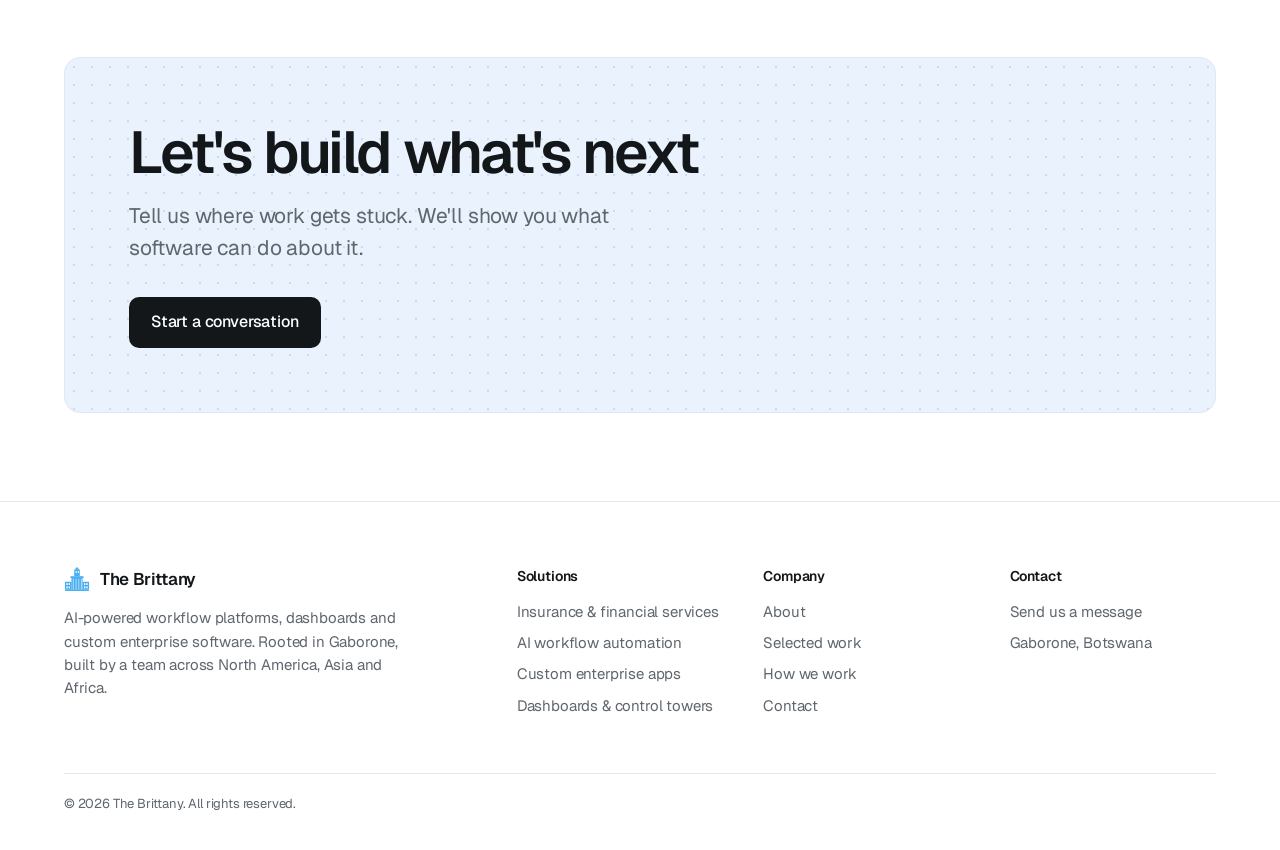
==== commit 01a92e67: "Add Fleet to selected work with a live screenshot Co-Authored-By: Claude Opus 5.5 <noreply@anthropic" ====
--- a/index.html
+++ b/index.html
@@ -248,6 +248,17 @@
       <div><b>The problem</b>Brokers and underwriters lost quotes in inboxes and couldn't see what was requested, sent, pending, won or lost.</div>
       <div><b>What we built</b>A quotation control tower that tracks every enquiry through its lifecycle, with executive dashboards on top.</div>
       <div><b>Where it stands</b>Our working proof of concept for insurance. It shows how we think and build. It isn't yet a commercial product.</div>
+    </div>
+    <div class="qhead next-work">
+      <div><div class="label">Selected work, ports &amp; logistics</div><h2 class="h1" style="margin-top:10px">Fleet</h2></div>
+      <p class="lead tag">A live map of every truck in a port fleet, showing what is moving, loading, unloading, parked or off the grid, with driver and plate at a glance. Built so dispatch sees the whole yard at once instead of calling around.</p>
+    </div>
+    <a class="panel qi-shot fleet-shot" href="https://fleet.thebrittany.ai/" target="_blank" rel="noopener"><img src="/assets/img/fleet.jpg" alt="Fleet dashboard showing trucks on a live map of Tema Port, with status counts and a list of trucks and drivers" loading="lazy" width="2112" height="1320"></a>
+    <p class="caption">Fleet, tracking a port fleet at Tema with sample data. <a class="text-link" href="https://fleet.thebrittany.ai/" target="_blank" rel="noopener">See it live</a></p>
+    <div class="pair">
+      <div><b>The problem</b>Trucks, yards and berths were tracked by radio and spreadsheet, so delays and idle vehicles showed up too late to act on.</div>
+      <div><b>What we built</b>A live fleet view on a port map, with status counts, search by truck, plate or driver, and each vehicle's next stop.</div>
+      <div><b>Where it stands</b>A working build you can open today. It runs on sample data and is ready to connect to real GPS and telematics feeds.</div>
     </div>
     <div class="cases">
       <article class="case">
--- a/styles.css
+++ b/styles.css
@@ -108,6 +108,9 @@
 .qhead{display:grid;grid-template-columns:1fr 1fr;gap:60px;align-items:end}
 .qhead .h1{font-size:clamp(56px,7vw,96px);line-height:.95}
 .qi-shot{padding:48px;margin-top:64px}
+.next-work{margin-top:128px}
+.fleet-shot{display:block}
+.fleet-shot img{display:block;width:100%;height:auto;border-radius:12px;border:1px solid var(--edge)}
 .pair{display:grid;grid-template-columns:repeat(3,1fr);gap:48px;margin-top:64px}
 .pair div{font-size:16px;color:var(--grey);border-top:1px solid var(--line);padding-top:22px}
 .pair b{color:var(--fg);display:block;font-size:18px;font-weight:600;margin-bottom:6px}
@@ -288,6 +291,7 @@
   .hero{padding-top:64px}
   .hero-shot{padding:20px 20px 0;margin-top:48px}
   .qi-shot{padding:20px;margin-top:40px}
+  .next-work{margin-top:80px}
   .feature .panel,.split-visual .panel{padding:20px}
   .statement{padding:72px 0 88px}
   .pair,.info-cards,.stats{grid-template-columns:1fr;gap:0}
